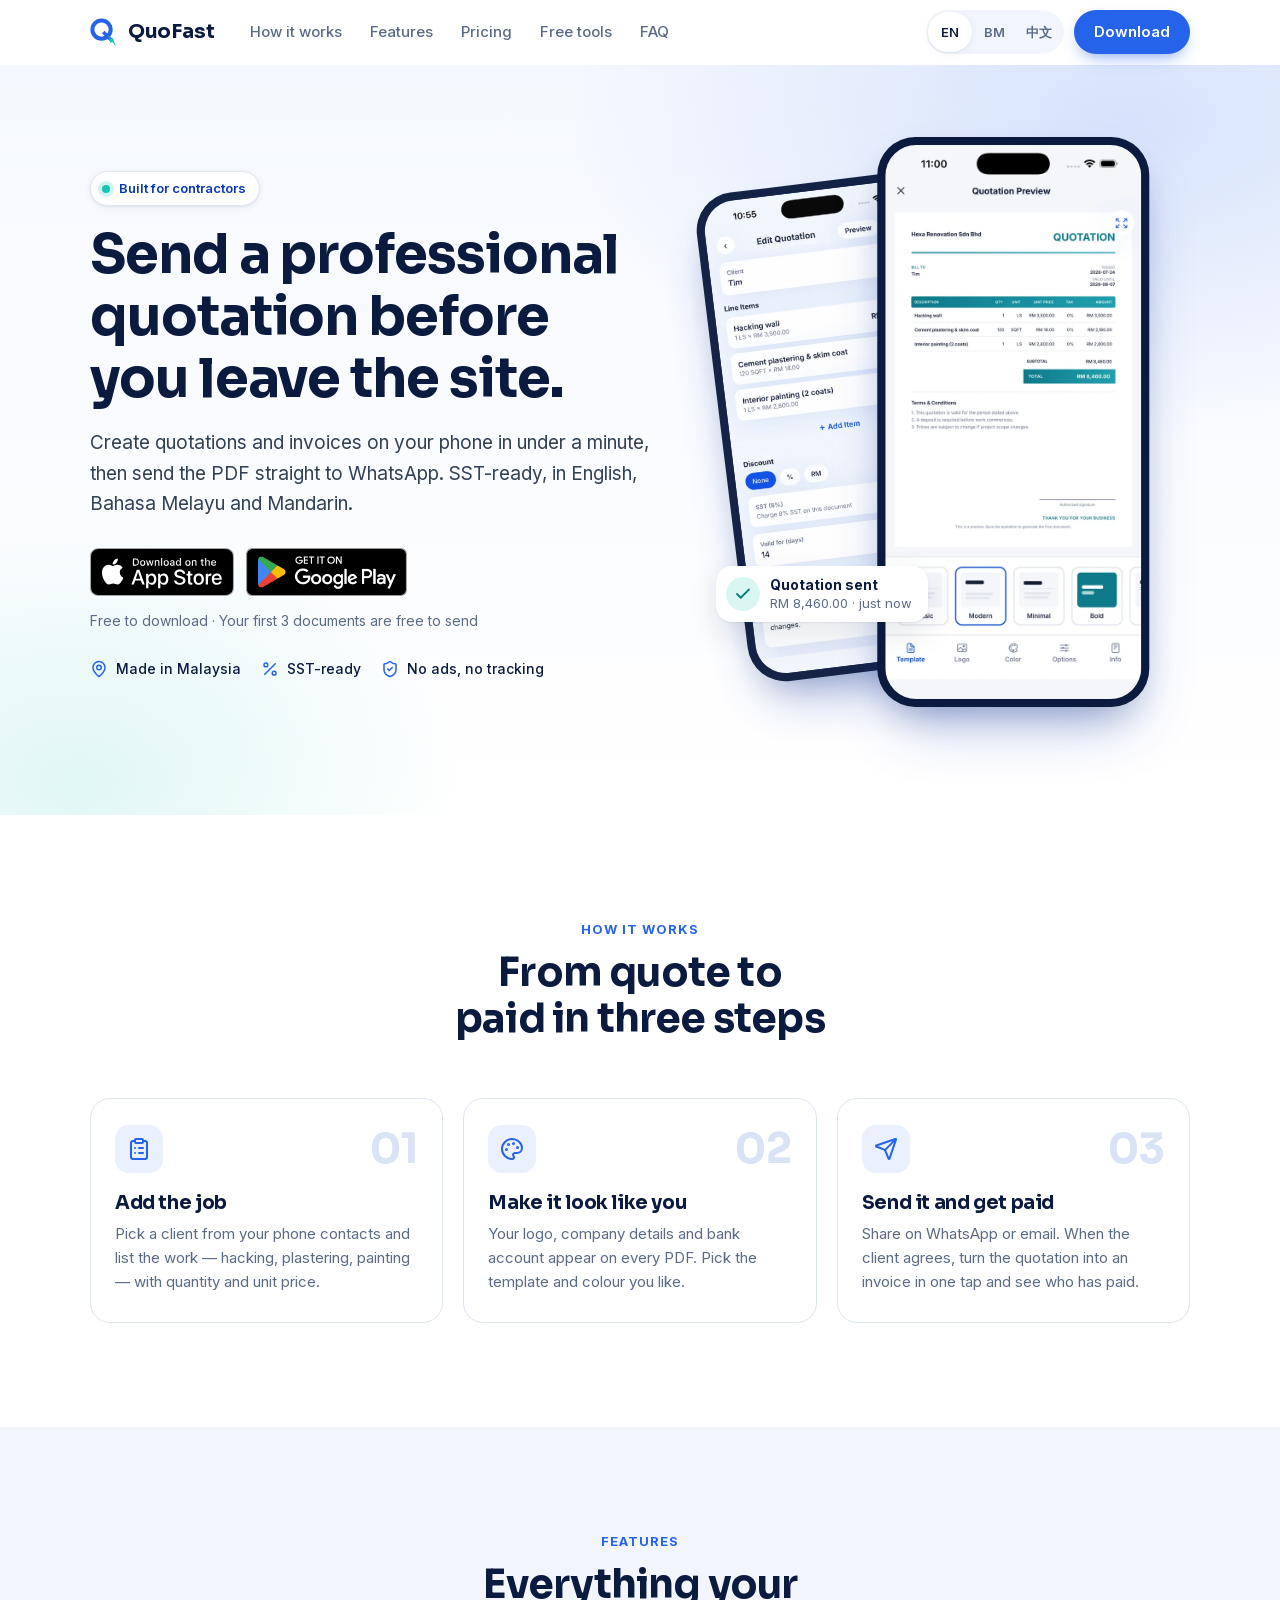
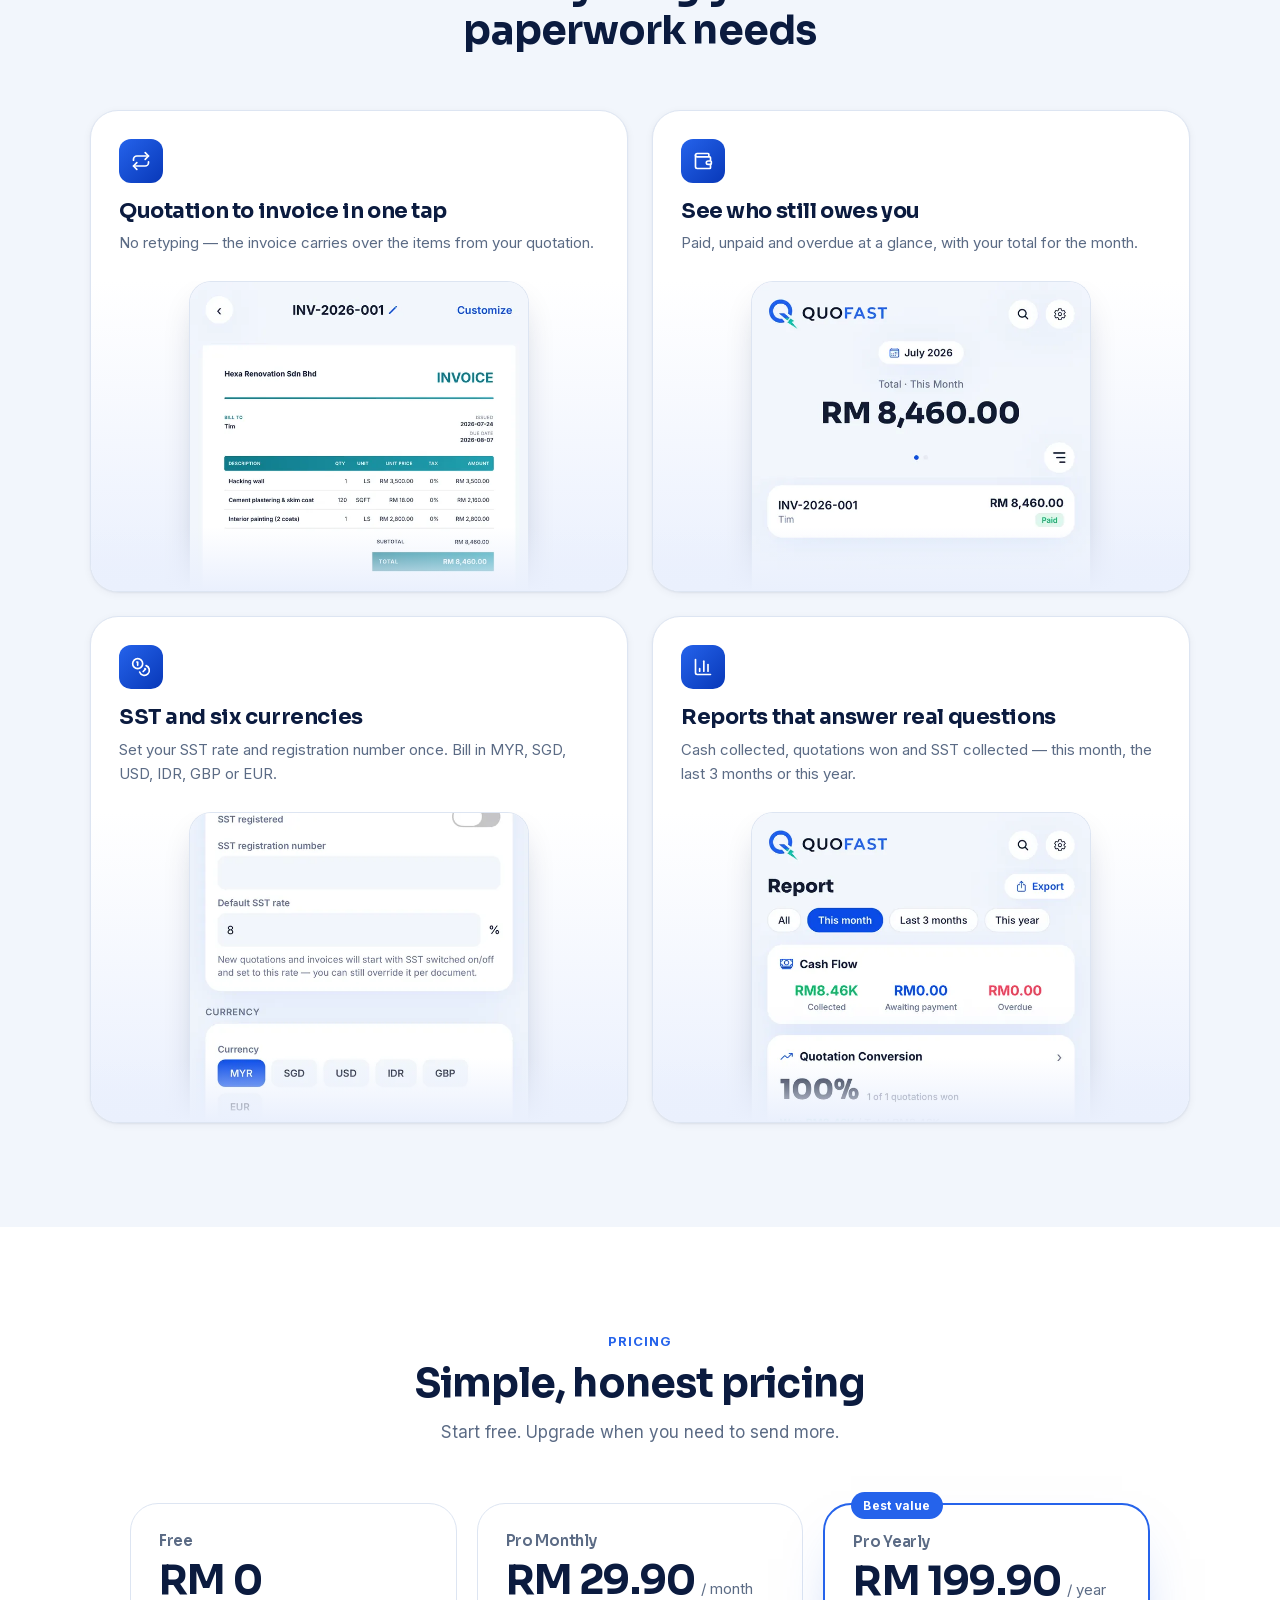
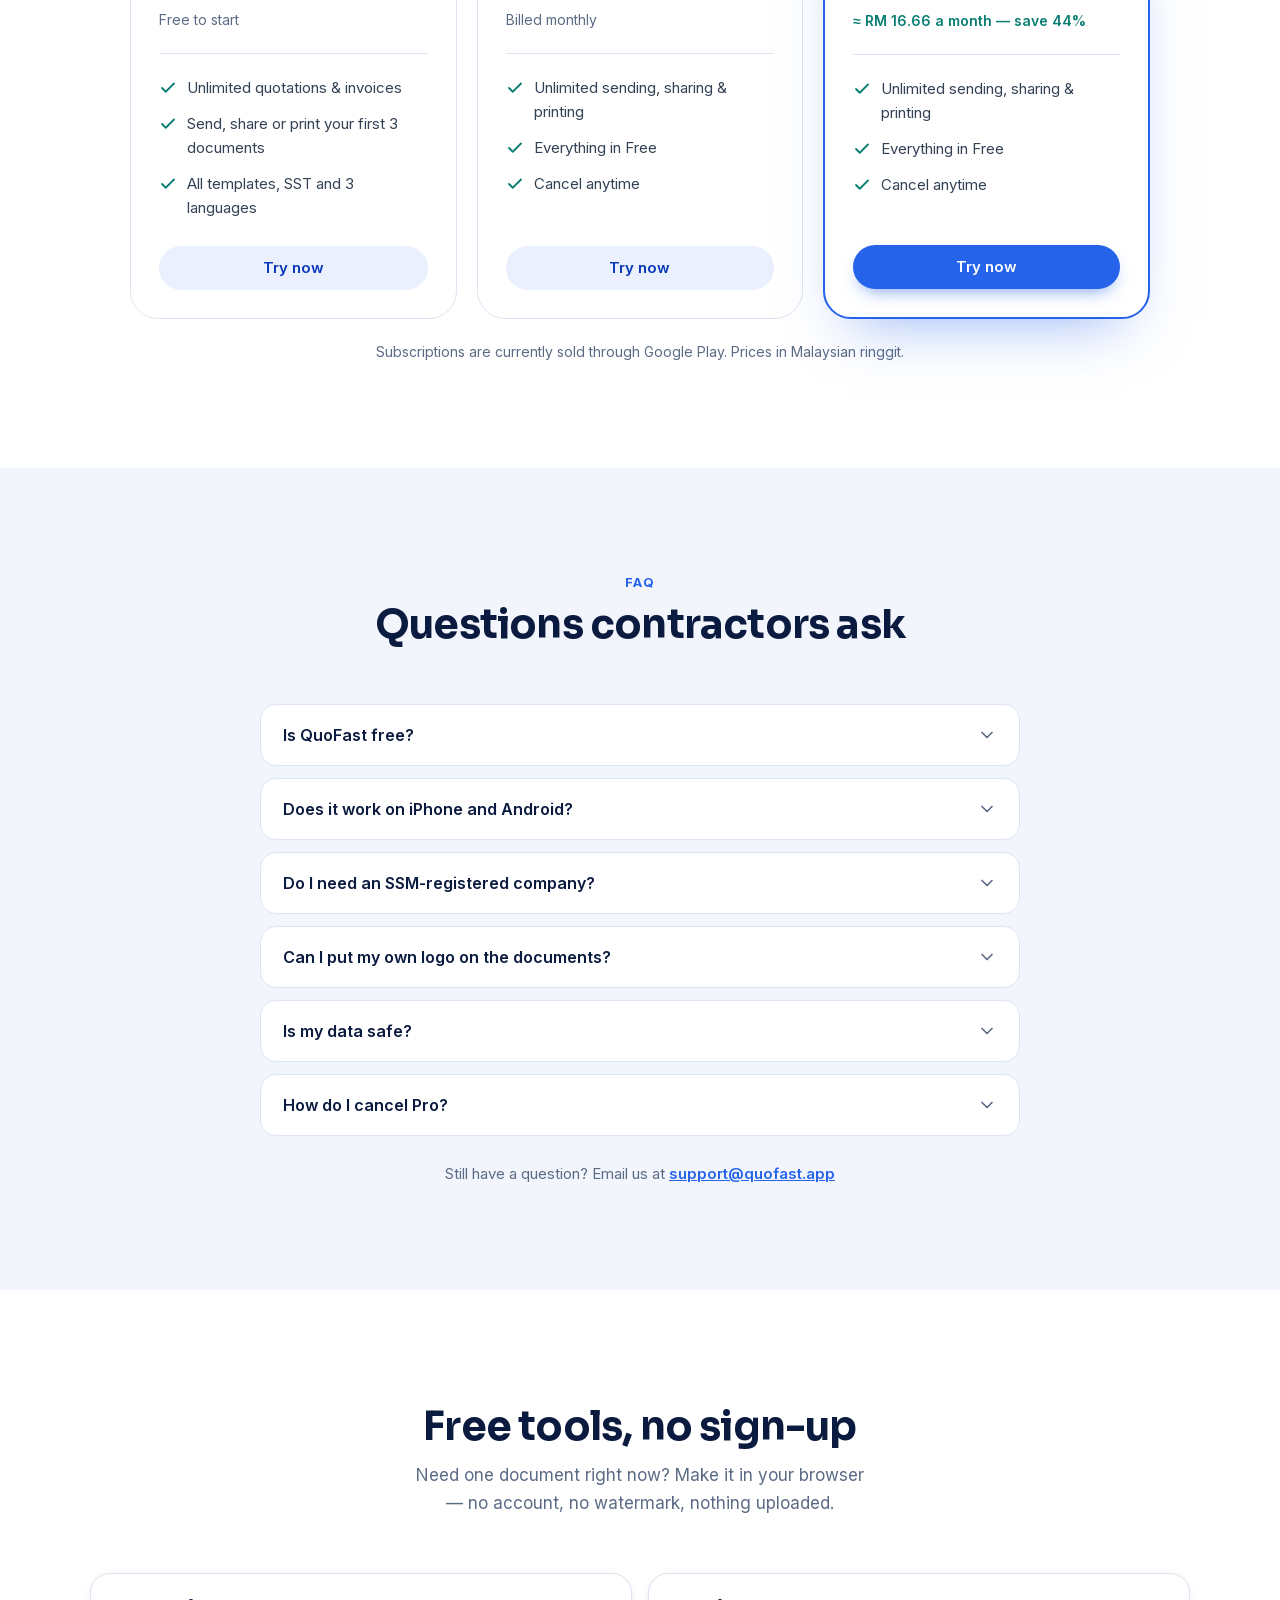
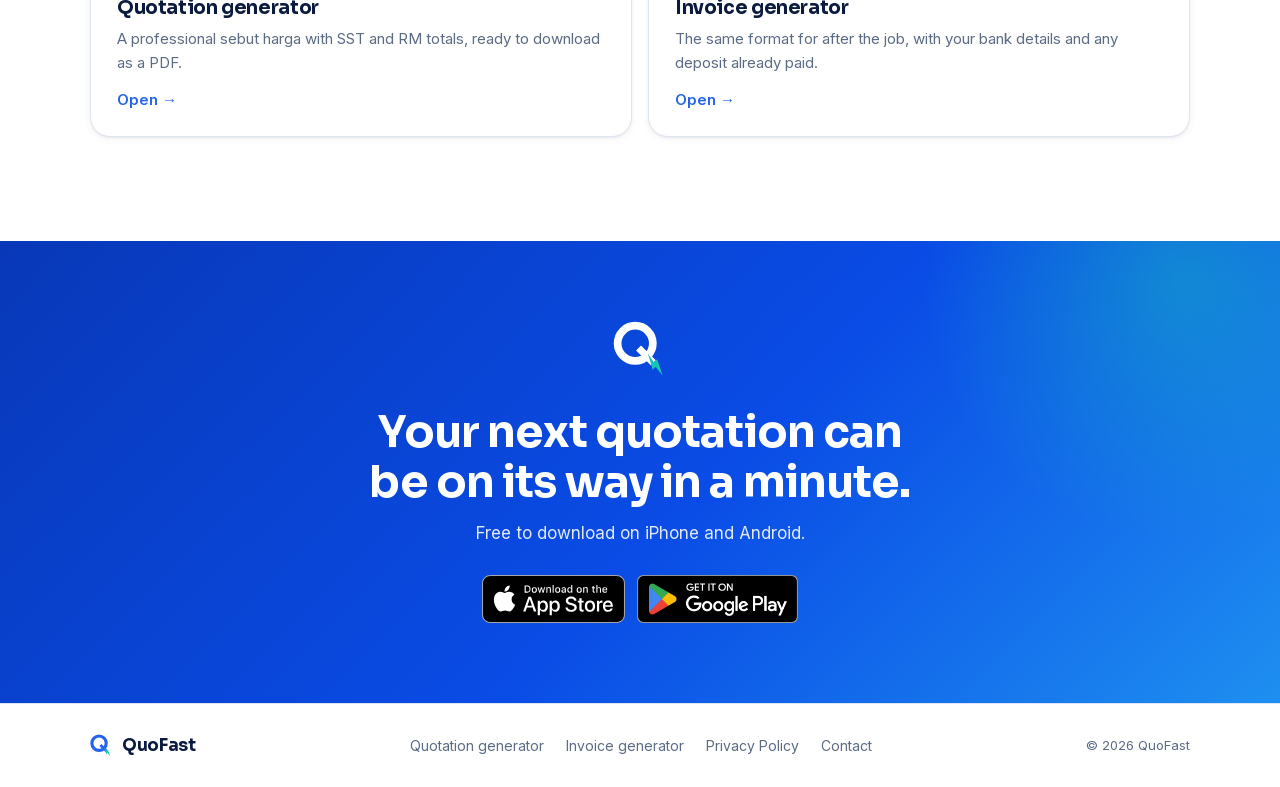
==== index.html @ ec769f46 "Widen the hero badge to "Built for contractors" The app bills in six currencies and the generators n" ====
<!DOCTYPE html>
<html lang="en" data-lang="en">
<head>
<meta charset="UTF-8">
<meta name="viewport" content="width=device-width, initial-scale=1">
<title>QuoFast — Quotation &amp; Invoice App for Malaysian Contractors</title>
<meta name="description" content="Create professional quotations and invoices on your phone in under a minute and send them on WhatsApp. SST-ready, in English, Bahasa Melayu and Mandarin.">
<link rel="canonical" href="https://quofast.app/">
<meta name="theme-color" content="#0a4ce6">
<link rel="icon" href="assets/img/logo-mark.svg" type="image/svg+xml">
<link rel="icon" href="assets/img/favicon-48.png" sizes="48x48" type="image/png">
<link rel="apple-touch-icon" href="assets/img/apple-touch-icon.png">

<meta property="og:type" content="website">
<meta property="og:site_name" content="QuoFast">
<meta property="og:url" content="https://quofast.app/">
<meta property="og:title" content="QuoFast — Quotations &amp; invoices for contractors">
<meta property="og:description" content="Create a professional quotation on your phone in under a minute and send it on WhatsApp. SST-ready, in English, Bahasa Melayu and Mandarin.">
<meta property="og:image" content="https://quofast.app/assets/img/og.jpg">
<meta property="og:image:width" content="1200">
<meta property="og:image:height" content="630">
<meta property="og:image:alt" content="QuoFast — Quotations &amp; invoices for contractors">
<meta name="twitter:card" content="summary_large_image">

<link rel="preload" href="assets/fonts/inter.woff2" as="font" type="font/woff2" crossorigin>
<link rel="preload" href="assets/fonts/sora.woff2" as="font" type="font/woff2" crossorigin>
<link rel="stylesheet" href="assets/site.css?v=202609210821">

<script>
  // Pick the language before anything is drawn: a visitor whose phone is in Chinese should never
  // see the English page flash first. Order: ?lang= in the link, then their last choice, then the
  // phone's language. site.js does the actual swap and clears i18n-pending; the timeout is a
  // safety net so a script failure can never leave the page blank.
  (function () {
    var ok = { en: 1, ms: 1, zh: 1 }, lang = null, saved = null;
    var asked = new URLSearchParams(location.search).get('lang');
    try { saved = localStorage.getItem('qf-lang'); } catch (e) {}
    if (ok[asked]) lang = asked; else if (ok[saved]) lang = saved;
    var prefs = navigator.languages || [navigator.language || 'en'];
    for (var i = 0; !lang && i < prefs.length; i++) {
      var p = String(prefs[i] || '').toLowerCase();
      if (p.indexOf('zh') === 0) lang = 'zh';
      else if (p.indexOf('ms') === 0 || p.indexOf('id') === 0) lang = 'ms';
      else if (p.indexOf('en') === 0) lang = 'en';
    }
    lang = lang || 'en';
    var root = document.documentElement;
    root.setAttribute('data-lang', lang);
    root.lang = lang === 'zh' ? 'zh-Hans' : lang;
    if (lang !== 'en') {
      root.classList.add('i18n-pending');
      setTimeout(function () { root.classList.remove('i18n-pending'); }, 1500);
    }
  })();
</script>
<script src="assets/site.js?v=202609210821" defer></script>

<script type="application/ld+json">
{
  "@context": "https://schema.org",
  "@type": "SoftwareApplication",
  "name": "QuoFast",
  "applicationCategory": "BusinessApplication",
  "operatingSystem": "Android, iOS",
  "url": "https://quofast.app/",
  "image": "https://quofast.app/assets/img/og.jpg",
  "description": "Quotation and invoice app for contractors in Malaysia. SST-ready, in English, Bahasa Melayu and Mandarin.",
  "offers": { "@type": "Offer", "price": "0", "priceCurrency": "MYR" },
  "downloadUrl": [
    "https://apps.apple.com/my/app/quofast-quote-invoice/id6797022510",
    "https://play.google.com/store/apps/details?id=com.quofast.app"
  ]
}
</script>
</head>
<body>

<!-- Icons: Lucide (https://lucide.dev), ISC License. Logo: QuoFast. -->
<svg width="0" height="0" style="position:absolute" aria-hidden="true" focusable="false">
  <defs>
    <symbol id="logo" viewBox="252 262 622 642">
      <circle cx="508" cy="518" r="203" fill="none" stroke="currentColor" stroke-width="89"/>
      <line x1="546" y1="572" x2="716" y2="742" stroke="currentColor" stroke-width="80"/>
      <path d="M92,0 L0,175 L46,175 L30,305 L120,126 L68,126 Z" fill="#14C6B3" transform="translate(737,763) rotate(-45) translate(-60,-152.5)"/>
    </symbol>
    <symbol id="i-check" viewBox="0 0 24 24" fill="none" stroke="currentColor" stroke-width="2.4" stroke-linecap="round" stroke-linejoin="round"><path d="M20 6 9 17l-5-5"/></symbol>
    <symbol id="i-pin" viewBox="0 0 24 24" fill="none" stroke="currentColor" stroke-width="2" stroke-linecap="round" stroke-linejoin="round"><path d="M20 10c0 4.993-5.539 10.193-7.399 11.799a1 1 0 0 1-1.202 0C9.539 20.193 4 14.993 4 10a8 8 0 0 1 16 0"/><circle cx="12" cy="10" r="3"/></symbol>
    <symbol id="i-percent" viewBox="0 0 24 24" fill="none" stroke="currentColor" stroke-width="2" stroke-linecap="round" stroke-linejoin="round"><line x1="19" x2="5" y1="5" y2="19"/><circle cx="6.5" cy="6.5" r="2.5"/><circle cx="17.5" cy="17.5" r="2.5"/></symbol>
    <symbol id="i-shield" viewBox="0 0 24 24" fill="none" stroke="currentColor" stroke-width="2" stroke-linecap="round" stroke-linejoin="round"><path d="M20 13c0 5-3.5 7.5-7.66 8.95a1 1 0 0 1-.67-.01C7.5 20.5 4 18 4 13V6a1 1 0 0 1 1-1c2 0 4.5-1.2 6.24-2.72a1.17 1.17 0 0 1 1.52 0C14.51 3.81 17 5 19 5a1 1 0 0 1 1 1z"/><path d="m9 12 2 2 4-4"/></symbol>
    <symbol id="i-clipboard" viewBox="0 0 24 24" fill="none" stroke="currentColor" stroke-width="2" stroke-linecap="round" stroke-linejoin="round"><rect width="8" height="4" x="8" y="2" rx="1" ry="1"/><path d="M16 4h2a2 2 0 0 1 2 2v14a2 2 0 0 1-2 2H6a2 2 0 0 1-2-2V6a2 2 0 0 1 2-2h2"/><path d="M12 11h4"/><path d="M12 16h4"/><path d="M8 11h.01"/><path d="M8 16h.01"/></symbol>
    <symbol id="i-palette" viewBox="0 0 24 24" fill="none" stroke="currentColor" stroke-width="2" stroke-linecap="round" stroke-linejoin="round"><path d="M12 22a1 1 0 0 1 0-20 10 9 0 0 1 10 9 5 5 0 0 1-5 5h-2.25a1.75 1.75 0 0 0-1.4 2.8l.3.4a1.75 1.75 0 0 1-1.4 2.8z"/><circle cx="13.5" cy="6.5" r=".5" fill="currentColor"/><circle cx="17.5" cy="10.5" r=".5" fill="currentColor"/><circle cx="6.5" cy="12.5" r=".5" fill="currentColor"/><circle cx="8.5" cy="7.5" r=".5" fill="currentColor"/></symbol>
    <symbol id="i-send" viewBox="0 0 24 24" fill="none" stroke="currentColor" stroke-width="2" stroke-linecap="round" stroke-linejoin="round"><path d="M14.536 21.686a.5.5 0 0 0 .937-.024l6.5-19a.496.496 0 0 0-.635-.635l-19 6.5a.5.5 0 0 0-.024.937l7.93 3.18a2 2 0 0 1 1.112 1.11z"/><path d="m21.854 2.147-10.94 10.939"/></symbol>
    <symbol id="i-repeat" viewBox="0 0 24 24" fill="none" stroke="currentColor" stroke-width="2" stroke-linecap="round" stroke-linejoin="round"><path d="m17 2 4 4-4 4"/><path d="M3 11v-1a4 4 0 0 1 4-4h14"/><path d="m7 22-4-4 4-4"/><path d="M21 13v1a4 4 0 0 1-4 4H3"/></symbol>
    <symbol id="i-wallet" viewBox="0 0 24 24" fill="none" stroke="currentColor" stroke-width="2" stroke-linecap="round" stroke-linejoin="round"><path d="M19 7V4a1 1 0 0 0-1-1H5a2 2 0 0 0 0 4h15a1 1 0 0 1 1 1v4h-3a2 2 0 0 0 0 4h3a1 1 0 0 0 1-1v-2a1 1 0 0 0-1-1"/><path d="M3 5v14a2 2 0 0 0 2 2h15a1 1 0 0 0 1-1v-4"/></symbol>
    <symbol id="i-coins" viewBox="0 0 24 24" fill="none" stroke="currentColor" stroke-width="2" stroke-linecap="round" stroke-linejoin="round"><circle cx="8" cy="8" r="6"/><path d="M18.09 10.37A6 6 0 1 1 10.34 18"/><path d="M7 6h1v4"/><path d="m16.71 13.88.7.71-2.82 2.82"/></symbol>
    <symbol id="i-chart" viewBox="0 0 24 24" fill="none" stroke="currentColor" stroke-width="2" stroke-linecap="round" stroke-linejoin="round"><path d="M3 3v16a2 2 0 0 0 2 2h16"/><path d="M18 17V9"/><path d="M13 17V5"/><path d="M8 17v-3"/></symbol>
    <symbol id="i-chevron" viewBox="0 0 24 24" fill="none" stroke="currentColor" stroke-width="2" stroke-linecap="round" stroke-linejoin="round"><path d="m6 9 6 6 6-6"/></symbol>
  </defs>
</svg>

<a class="skip" href="#main">Skip to content</a>

<header class="nav">
  <div class="container nav-inner">
    <a class="brand" href="#top" aria-label="QuoFast">
      <svg class="brand-mark" aria-hidden="true"><use href="#logo"/></svg>
      <span>QuoFast</span>
    </a>
    <nav class="nav-links" aria-label="Sections">
      <a href="#how" data-i18n="nav.how">How it works</a>
      <a href="#features" data-i18n="nav.features">Features</a>
      <a href="#pricing" data-i18n="nav.pricing">Pricing</a>
      <a href="#tools" data-i18n="nav.tools">Free tools</a>
      <a href="#faq" data-i18n="nav.faq">FAQ</a>
    </nav>
    <div class="nav-actions">
      <div class="lang" role="group" aria-label="Language" data-i18n-aria="lang.label">
        <button type="button" data-lang="en" aria-pressed="true">EN</button>
        <button type="button" data-lang="ms" aria-pressed="false">BM</button>
        <button type="button" data-lang="zh" aria-pressed="false" lang="zh-Hans">中文</button>
      </div>
      <a class="btn btn-primary" href="#download" data-store="auto" data-placement="nav" data-i18n="nav.download">Download</a>
    </div>
  </div>
</header>

<main id="main">

  <section class="hero" id="top">
    <div class="container hero-grid">
      <div class="hero-copy">
        <p class="eyebrow"><span class="dot" aria-hidden="true"></span><span data-i18n="hero.eyebrow">Built for contractors</span></p>
        <h1 data-i18n="hero.title">Send a professional quotation before you leave the site.</h1>
        <p class="lede" data-i18n="hero.lede">Create quotations and invoices on your phone in under a minute, then send the PDF straight to WhatsApp. SST-ready, in English, Bahasa Melayu and Mandarin.</p>

        <div class="stores">
          <a class="store" href="https://apps.apple.com/my/app/quofast-quote-invoice/id6797022510" data-store="ios">
            <img src="assets/badges/app-store-en.svg" width="120" height="40" alt="Download on the App Store" data-badge="app-store" data-i18n-alt="badge.appstore">
          </a>
          <a class="store" href="https://play.google.com/store/apps/details?id=com.quofast.app" data-store="android" data-placement="hero">
            <img src="assets/badges/google-play-en.png" width="161" height="48" alt="Get it on Google Play" data-badge="google-play" data-i18n-alt="badge.googleplay">
          </a>
        </div>
        <p class="fine" data-i18n="hero.free">Free to download · Your first 3 documents are free to send</p>

        <ul class="trust">
          <li><svg class="icon" aria-hidden="true"><use href="#i-pin"/></svg><span data-i18n="trust.made">Made in Malaysia</span></li>
          <li><svg class="icon" aria-hidden="true"><use href="#i-percent"/></svg><span data-i18n="trust.sst">SST-ready</span></li>
          <li><svg class="icon" aria-hidden="true"><use href="#i-shield"/></svg><span data-i18n="trust.private">No ads, no tracking</span></li>
        </ul>
      </div>

      <div class="hero-visual">
        <figure class="phone phone-back">
          <img src="assets/img/hero-editor.webp" width="600" height="1298" alt="Editing the line items of a quotation in QuoFast" data-i18n-alt="alt.editor">
        </figure>
        <figure class="phone phone-front">
          <img src="assets/img/hero-quote.webp" width="600" height="1298" alt="QuoFast quotation preview for a RM 8,460 renovation job" data-i18n-alt="alt.quote" fetchpriority="high">
        </figure>
        <div class="float-chip" aria-hidden="true">
          <span class="tick"><svg class="icon"><use href="#i-check"/></svg></span>
          <span><strong data-i18n="hero.chip.title">Quotation sent</strong><span data-i18n="hero.chip.sub">RM 8,460.00 · just now</span></span>
        </div>
      </div>
    </div>
  </section>

  <section class="section" id="how">
    <div class="container">
      <div class="section-head">
        <p class="kicker" data-i18n="how.kicker">How it works</p>
        <h2 data-i18n="how.title">From quote to paid in three steps</h2>
      </div>
      <ol class="steps">
        <li class="step">
          <div class="step-top">
            <span class="step-icon"><svg class="icon" aria-hidden="true"><use href="#i-clipboard"/></svg></span>
            <span class="step-num" aria-hidden="true">01</span>
          </div>
          <h3 data-i18n="how.s1.title">Add the job</h3>
          <p data-i18n="how.s1.text">Pick a client from your phone contacts and list the work — hacking, plastering, painting — with quantity and unit price.</p>
        </li>
        <li class="step">
          <div class="step-top">
            <span class="step-icon"><svg class="icon" aria-hidden="true"><use href="#i-palette"/></svg></span>
            <span class="step-num" aria-hidden="true">02</span>
          </div>
          <h3 data-i18n="how.s2.title">Make it look like you</h3>
          <p data-i18n="how.s2.text">Your logo, company details and bank account appear on every PDF. Pick the template and colour you like.</p>
        </li>
        <li class="step">
          <div class="step-top">
            <span class="step-icon"><svg class="icon" aria-hidden="true"><use href="#i-send"/></svg></span>
            <span class="step-num" aria-hidden="true">03</span>
          </div>
          <h3 data-i18n="how.s3.title">Send it and get paid</h3>
          <p data-i18n="how.s3.text">Share on WhatsApp or email. When the client agrees, turn the quotation into an invoice in one tap and see who has paid.</p>
        </li>
      </ol>
    </div>
  </section>

  <section class="section section-tint" id="features">
    <div class="container">
      <div class="section-head">
        <p class="kicker" data-i18n="feat.kicker">Features</p>
        <h2 data-i18n="feat.title">Everything your paperwork needs</h2>
      </div>
      <div class="features">
        <article class="feature">
          <div class="feature-copy">
            <span class="feature-icon"><svg class="icon" aria-hidden="true"><use href="#i-repeat"/></svg></span>
            <h3 data-i18n="feat.f1.title">Quotation to invoice in one tap</h3>
            <p data-i18n="feat.f1.text">No retyping — the invoice carries over the items from your quotation.</p>
          </div>
          <div class="feature-shot">
            <img src="assets/img/feat-convert.webp" width="640" height="748" loading="lazy" decoding="async" alt="An invoice created from a quotation" data-i18n-alt="alt.convert">
          </div>
        </article>
        <article class="feature">
          <div class="feature-copy">
            <span class="feature-icon"><svg class="icon" aria-hidden="true"><use href="#i-wallet"/></svg></span>
            <h3 data-i18n="feat.f2.title">See who still owes you</h3>
            <p data-i18n="feat.f2.text">Paid, unpaid and overdue at a glance, with your total for the month.</p>
          </div>
          <div class="feature-shot">
            <img src="assets/img/feat-track.webp" width="640" height="748" loading="lazy" decoding="async" alt="Invoice list showing this month’s total and a paid invoice" data-i18n-alt="alt.track">
          </div>
        </article>
        <article class="feature">
          <div class="feature-copy">
            <span class="feature-icon"><svg class="icon" aria-hidden="true"><use href="#i-coins"/></svg></span>
            <h3 data-i18n="feat.f3.title">SST and six currencies</h3>
            <p data-i18n="feat.f3.text">Set your SST rate and registration number once. Bill in MYR, SGD, USD, IDR, GBP or EUR.</p>
          </div>
          <div class="feature-shot">
            <img src="assets/img/feat-tax.webp" width="640" height="748" loading="lazy" decoding="async" alt="SST rate and currency settings" data-i18n-alt="alt.tax">
          </div>
        </article>
        <article class="feature">
          <div class="feature-copy">
            <span class="feature-icon"><svg class="icon" aria-hidden="true"><use href="#i-chart"/></svg></span>
            <h3 data-i18n="feat.f4.title">Reports that answer real questions</h3>
            <p data-i18n="feat.f4.text">Cash collected, quotations won and SST collected — this month, the last 3 months or this year.</p>
          </div>
          <div class="feature-shot">
            <img src="assets/img/feat-report.webp" width="640" height="748" loading="lazy" decoding="async" alt="Report with cash flow and quotation conversion" data-i18n-alt="alt.report">
          </div>
        </article>
      </div>
    </div>
  </section>

  <section class="section" id="pricing">
    <div class="container">
      <div class="section-head">
        <p class="kicker" data-i18n="price.kicker">Pricing</p>
        <h2 data-i18n="price.title">Simple, honest pricing</h2>
        <p class="sub" data-i18n="price.sub">Start free. Upgrade when you need to send more.</p>
      </div>
      <div class="plans">
        <article class="plan">
          <h3 class="plan-name" data-i18n="plan.free.name">Free</h3>
          <p class="plan-price"><span class="amount">RM 0</span></p>
          <p class="plan-caption" data-i18n="plan.free.caption">Free to start</p>
          <ul>
            <li><svg class="icon" aria-hidden="true"><use href="#i-check"/></svg><span data-i18n="plan.free.f1">Unlimited quotations &amp; invoices</span></li>
            <li><svg class="icon" aria-hidden="true"><use href="#i-check"/></svg><span data-i18n="plan.free.f2">Send, share or print your first 3 documents</span></li>
            <li><svg class="icon" aria-hidden="true"><use href="#i-check"/></svg><span data-i18n="plan.free.f3">All templates, SST and 3 languages</span></li>
          </ul>
          <a class="btn btn-soft" href="#download" data-store="auto" data-placement="plan-free" data-i18n="plan.cta">Try now</a>
        </article>
        <article class="plan">
          <h3 class="plan-name" data-i18n="plan.monthly.name">Pro Monthly</h3>
          <p class="plan-price"><span class="amount">RM 29.90</span><span class="per" data-i18n="plan.per.month">/ month</span></p>
          <p class="plan-caption" data-i18n="plan.monthly.caption">Billed monthly</p>
          <ul>
            <li><svg class="icon" aria-hidden="true"><use href="#i-check"/></svg><span data-i18n="plan.pro.f1">Unlimited sending, sharing &amp; printing</span></li>
            <li><svg class="icon" aria-hidden="true"><use href="#i-check"/></svg><span data-i18n="plan.pro.f2">Everything in Free</span></li>
            <li><svg class="icon" aria-hidden="true"><use href="#i-check"/></svg><span data-i18n="plan.pro.f3">Cancel anytime</span></li>
          </ul>
          <a class="btn btn-soft" href="#download" data-store="auto" data-placement="plan-monthly" data-i18n="plan.cta">Try now</a>
        </article>
        <article class="plan plan-best">
          <span class="plan-badge" data-i18n="plan.yearly.badge">Best value</span>
          <h3 class="plan-name" data-i18n="plan.yearly.name">Pro Yearly</h3>
          <p class="plan-price"><span class="amount">RM 199.90</span><span class="per" data-i18n="plan.per.year">/ year</span></p>
          <p class="plan-caption save" data-i18n="plan.yearly.save">≈ RM 16.66 a month — save 44%</p>
          <ul>
            <li><svg class="icon" aria-hidden="true"><use href="#i-check"/></svg><span data-i18n="plan.pro.f1">Unlimited sending, sharing &amp; printing</span></li>
            <li><svg class="icon" aria-hidden="true"><use href="#i-check"/></svg><span data-i18n="plan.pro.f2">Everything in Free</span></li>
            <li><svg class="icon" aria-hidden="true"><use href="#i-check"/></svg><span data-i18n="plan.pro.f3">Cancel anytime</span></li>
          </ul>
          <a class="btn btn-primary" href="#download" data-store="auto" data-placement="plan-yearly" data-i18n="plan.cta">Try now</a>
        </article>
      </div>
      <p class="plans-note" data-i18n="price.note">Subscriptions are currently sold through Google Play. Prices in Malaysian ringgit.</p>
    </div>
  </section>

  <section class="section section-tint" id="faq">
    <div class="container">
      <div class="section-head">
        <p class="kicker" data-i18n="faq.kicker">FAQ</p>
        <h2 data-i18n="faq.title">Questions contractors ask</h2>
      </div>
      <div class="faq">
        <details>
          <summary><span data-i18n="faq.q1">Is QuoFast free?</span><svg class="icon" aria-hidden="true"><use href="#i-chevron"/></svg></summary>
          <p data-i18n="faq.a1">Yes, to start. Create as many quotations and invoices as you like — your first 3 documents are free to send. After that, Pro gives you unlimited sending.</p>
        </details>
        <details>
          <summary><span data-i18n="faq.q2">Does it work on iPhone and Android?</span><svg class="icon" aria-hidden="true"><use href="#i-chevron"/></svg></summary>
          <p data-i18n="faq.a2">Yes. Download it from the App Store or Google Play.</p>
        </details>
        <details>
          <summary><span data-i18n="faq.q3">Do I need an SSM-registered company?</span><svg class="icon" aria-hidden="true"><use href="#i-chevron"/></svg></summary>
          <p data-i18n="faq.a3">No. Freelancers and one-person contractors use QuoFast too. SST settings are optional.</p>
        </details>
        <details>
          <summary><span data-i18n="faq.q4">Can I put my own logo on the documents?</span><svg class="icon" aria-hidden="true"><use href="#i-chevron"/></svg></summary>
          <p data-i18n="faq.a4">Yes. Upload your logo once and it appears on every quotation and invoice.</p>
        </details>
        <details>
          <summary><span data-i18n="faq.q5">Is my data safe?</span><svg class="icon" aria-hidden="true"><use href="#i-chevron"/></svg></summary>
          <p data-i18n="faq.a5">Your data is encrypted in transit and never sold. No ads, no tracking. You can delete your account and all its data at any time.</p>
        </details>
        <details>
          <summary><span data-i18n="faq.q6">How do I cancel Pro?</span><svg class="icon" aria-hidden="true"><use href="#i-chevron"/></svg></summary>
          <p data-i18n="faq.a6">Any time in Google Play, under Payments &amp; subscriptions. Pro stays active until the end of the period you have paid for.</p>
        </details>
      </div>
      <p class="faq-more"><span data-i18n="faq.more">Still have a question? Email us at</span> <a href="mailto:support@quofast.app">support@quofast.app</a></p>
    </div>
  </section>

  <section class="section" id="tools">
    <div class="container">
      <div class="section-head">
        <h2 data-i18n="tools.title">Free tools, no sign-up</h2>
        <p class="sub" data-i18n="tools.sub">Need one document right now? Make it in your browser — no account, no watermark, nothing uploaded.</p>
      </div>
      <div class="tools-grid">
        <a class="tool-card" href="quotation-generator.html" data-tool="quote">
          <h3 data-i18n="tools.quote.title">Quotation generator</h3>
          <p data-i18n="tools.quote.sub">A professional sebut harga with SST and RM totals, ready to download as a PDF.</p>
          <span class="go" data-i18n="tools.open">Open</span>
        </a>
        <a class="tool-card" href="invoice-generator.html" data-tool="invoice">
          <h3 data-i18n="tools.invoice.title">Invoice generator</h3>
          <p data-i18n="tools.invoice.sub">The same format for after the job, with your bank details and any deposit already paid.</p>
          <span class="go" data-i18n="tools.open">Open</span>
        </a>
      </div>
    </div>
  </section>

  <section class="cta" id="download">
    <div class="container cta-inner">
      <svg class="cta-mark" aria-hidden="true"><use href="#logo"/></svg>
      <h2 data-i18n="cta.title">Your next quotation can be on its way in a minute.</h2>
      <p data-i18n="cta.sub">Free to download on iPhone and Android.</p>
      <div class="stores">
        <a class="store" href="https://apps.apple.com/my/app/quofast-quote-invoice/id6797022510" data-store="ios">
          <img src="assets/badges/app-store-en.svg" width="120" height="40" loading="lazy" alt="Download on the App Store" data-badge="app-store" data-i18n-alt="badge.appstore">
        </a>
        <a class="store" href="https://play.google.com/store/apps/details?id=com.quofast.app" data-store="android" data-placement="cta">
          <img src="assets/badges/google-play-en.png" width="161" height="48" loading="lazy" alt="Get it on Google Play" data-badge="google-play" data-i18n-alt="badge.googleplay">
        </a>
      </div>
    </div>
  </section>

</main>

<footer class="footer">
  <div class="container footer-inner">
    <a class="brand" href="#top" aria-label="QuoFast">
      <svg class="brand-mark" aria-hidden="true"><use href="#logo"/></svg>
      <span>QuoFast</span>
    </a>
    <nav class="footer-links" aria-label="Free tools, legal and contact">
      <a href="quotation-generator.html" data-tool="quote" data-i18n="footer.quote">Quotation generator</a>
      <a href="invoice-generator.html" data-tool="invoice" data-i18n="footer.invoice">Invoice generator</a>
      <a href="privacy.html" data-i18n="footer.privacy">Privacy Policy</a>
      <a href="mailto:support@quofast.app" data-i18n="footer.contact">Contact</a>
    </nav>
    <small>© 2026 QuoFast</small>
  </div>
</footer>

</body>
</html>
---- assets/site.css ----
/*
 * QuoFast site styles. Colours and type follow the app itself (src/theme/tokens.ts in the app
 * repo): brand blue, the teal of the logo's bolt, and Sora over Inter.
 *
 * Fonts are served from this site rather than Google Fonts: the page promises no tracking, and a
 * third-party font request hands every visitor's IP address to someone else. Both are latin
 * subsets; Chinese falls through to the system's own CJK face.
 */

@font-face {
  font-family: "Inter";
  src: url("fonts/inter.woff2") format("woff2");
  font-weight: 100 900;
  font-style: normal;
  font-display: swap;
  unicode-range: U+0000-00FF, U+0131, U+0152-0153, U+02BB-02BC, U+02C6, U+02DA, U+02DC, U+0304, U+0308, U+0329, U+2000-206F, U+20AC, U+2122, U+2191, U+2193, U+2212, U+2215, U+FEFF, U+FFFD;
}
@font-face {
  font-family: "Sora";
  src: url("fonts/sora.woff2") format("woff2");
  font-weight: 400 800;
  font-style: normal;
  font-display: swap;
  unicode-range: U+0000-00FF, U+0131, U+0152-0153, U+02BB-02BC, U+02C6, U+02DA, U+02DC, U+0304, U+0308, U+0329, U+2000-206F, U+20AC, U+2122, U+2191, U+2193, U+2212, U+2215, U+FEFF, U+FFFD;
}

:root {
  --ink: #0b1b3f;
  --text: #334155;
  --muted: #5b6b85;
  --blue: #2563eb;
  --blue-600: #0a4ce6;
  --blue-deep: #0838b8;
  --blue-soft: #eaf0fd;
  --teal: #14c6b3;
  --teal-ink: #0a7e73;
  --bg: #f2f6fc;
  --line: #dde5f2;
  --radius: 20px;
  --radius-lg: 28px;
  --shadow-sm: 0 1px 2px rgba(11, 27, 63, .06), 0 2px 8px rgba(11, 27, 63, .05);
  --shadow: 0 1px 2px rgba(11, 27, 63, .06), 0 12px 32px rgba(11, 27, 63, .10);
  --shadow-lg: 0 30px 60px -20px rgba(8, 56, 184, .38), 0 18px 36px -18px rgba(11, 27, 63, .32);
  --font-body: "Inter", -apple-system, BlinkMacSystemFont, "Segoe UI", Roboto, "PingFang SC", "Hiragino Sans GB", "Noto Sans SC", "Microsoft YaHei", sans-serif;
  --font-head: "Sora", var(--font-body);
  color-scheme: light;
}

*, *::before, *::after { box-sizing: border-box; }
html { -webkit-text-size-adjust: 100%; scroll-behavior: smooth; scroll-padding-top: 76px; }
body {
  margin: 0;
  font-family: var(--font-body);
  font-size: 16px;
  line-height: 1.6;
  color: var(--text);
  background: #fff;
  -webkit-font-smoothing: antialiased;
}
/* Set in <head> before paint when the page will switch language, so nobody sees English flash first. */
html.i18n-pending body { opacity: 0; }

img { display: block; max-width: 100%; height: auto; }
a { color: var(--blue); }
h1, h2, h3 { margin: 0; font-family: var(--font-head); color: var(--ink); line-height: 1.15; letter-spacing: -.02em; }
p { margin: 0; text-wrap: pretty; }
/* Balanced headings: no single word left stranded on the last line. */
h1, h2, h3, .section-head .sub, .fine, .plans-note { text-wrap: balance; }
:lang(zh-Hans) h1, :lang(zh-Hans) h2, :lang(zh-Hans) h3 {
  letter-spacing: 0; line-height: 1.3;
  /* Chinese has no spaces, so balancing alone splits words like 报价|单. Only break at punctuation. */
  word-break: keep-all;
}
:focus-visible { outline: 3px solid #8fb0f7; outline-offset: 3px; border-radius: 10px; }

.container { width: 100%; max-width: 1140px; margin-inline: auto; padding-inline: 20px; }
.icon { width: 20px; height: 20px; flex: none; }
.skip {
  position: absolute; left: 16px; top: -60px; z-index: 50;
  background: var(--ink); color: #fff; padding: 10px 16px; border-radius: 10px; text-decoration: none;
}
.skip:focus { top: 12px; }

/* Buttons */
.btn {
  display: inline-flex; align-items: center; justify-content: center; gap: 8px;
  min-height: 44px; padding: 0 20px; border: 0; border-radius: 999px;
  font: inherit; font-size: 15px; font-weight: 600; text-decoration: none; cursor: pointer;
  transition: background-color .2s ease, box-shadow .2s ease, color .2s ease;
}
.btn-primary { background: var(--blue); color: #fff; box-shadow: 0 8px 18px -8px rgba(37, 99, 235, .7); }
.btn-primary:hover { background: var(--blue-deep); }
.btn-soft { background: var(--blue-soft); color: var(--blue-deep); }
.btn-soft:hover { background: #dbe5fb; }

/* Navigation */
.nav {
  position: sticky; top: 0; z-index: 30;
  background: rgba(255, 255, 255, .86);
  -webkit-backdrop-filter: saturate(180%) blur(14px);
  backdrop-filter: saturate(180%) blur(14px);
  border-bottom: 1px solid transparent;
  transition: border-color .2s ease;
}
.nav.scrolled { border-bottom-color: var(--line); }
.nav-inner { display: flex; align-items: center; gap: 16px; height: 64px; }
.brand {
  display: inline-flex; align-items: center; gap: 10px; flex: none;
  color: var(--ink); text-decoration: none;
  font-family: var(--font-head); font-weight: 700; font-size: 20px; letter-spacing: -.02em;
}
.brand-mark { width: 28px; height: 29px; color: var(--blue); }
.nav-links { display: none; gap: 28px; margin-left: 20px; }
.nav-links a { color: var(--muted); font-size: 15px; font-weight: 500; text-decoration: none; transition: color .2s ease; }
.nav-links a:hover { color: var(--ink); }
.nav-actions { display: flex; align-items: center; gap: 10px; margin-left: auto; }
.nav-actions .btn { display: none; }
.lang { display: inline-flex; padding: 2px; border-radius: 999px; background: var(--bg); }
.lang button {
  min-width: 44px; height: 40px; padding: 0 10px; border: 0; border-radius: 999px;
  background: transparent; color: var(--muted);
  font: inherit; font-size: 13px; font-weight: 600; cursor: pointer;
  transition: background-color .2s ease, color .2s ease, box-shadow .2s ease;
}
.lang button:hover { color: var(--ink); }
.lang button[aria-pressed="true"] { background: #fff; color: var(--ink); box-shadow: var(--shadow-sm); }
@media (min-width: 520px) { .nav-actions .btn { display: inline-flex; } }
@media (min-width: 940px) { .nav-links { display: flex; } }

/* Hero */
.hero {
  position: relative; overflow: hidden;
  padding: 36px 0 56px;
  background:
    radial-gradient(900px 520px at 88% 8%, rgba(37, 99, 235, .15), transparent 62%),
    radial-gradient(620px 420px at 6% 96%, rgba(20, 198, 179, .13), transparent 62%),
    linear-gradient(180deg, #f5f8fe 0%, #fff 100%);
}
.hero-grid { display: grid; gap: 44px; align-items: center; }
.eyebrow {
  display: inline-flex; align-items: center; gap: 9px;
  padding: 6px 13px 6px 11px; border: 1px solid var(--line); border-radius: 999px;
  background: #fff; box-shadow: var(--shadow-sm);
  color: var(--blue-deep); font-size: 13px; font-weight: 600;
}
.eyebrow .dot { width: 8px; height: 8px; border-radius: 50%; background: var(--teal); box-shadow: 0 0 0 4px rgba(20, 198, 179, .2); }
.hero h1 { margin-top: 18px; font-size: clamp(34px, 5.6vw, 54px); font-weight: 700; }
.hero .lede { margin-top: 18px; max-width: 34em; font-size: clamp(17px, 2vw, 19px); }
.stores { display: flex; flex-wrap: wrap; align-items: center; gap: 12px; margin-top: 28px; }
.stores.android-first .store[data-store="android"] { order: -1; }
.store { display: inline-flex; border-radius: 10px; transition: box-shadow .2s ease; }
.store:hover { box-shadow: 0 10px 22px -10px rgba(11, 27, 63, .55); }
.store img { width: auto; height: 48px; }
.fine { margin-top: 14px; color: var(--muted); font-size: 14px; }
.trust { display: flex; flex-wrap: wrap; gap: 10px 20px; margin: 26px 0 0; padding: 0; list-style: none; }
.trust li { display: inline-flex; align-items: center; gap: 8px; color: var(--ink); font-size: 14px; font-weight: 500; }
.trust .icon { width: 18px; height: 18px; color: var(--blue); }

.hero-visual { position: relative; display: flex; justify-content: center; padding-bottom: 8px; }
.phone {
  position: relative; margin: 0; padding: 8px;
  border-radius: 38px; background: var(--ink); box-shadow: var(--shadow-lg);
}
.phone img { width: 100%; border-radius: 31px; }
.phone-front { z-index: 2; width: min(236px, 58vw); transform: translateX(22%); }
.phone-back {
  position: absolute; z-index: 1; left: 50%; top: 34px;
  width: min(200px, 48vw); opacity: .96;
  transform: translateX(-96%) rotate(-7deg);
}
.float-chip {
  position: absolute; z-index: 3; left: 0; bottom: 12%;
  display: flex; align-items: center; gap: 10px;
  padding: 10px 16px 10px 10px; border-radius: 16px;
  background: #fff; box-shadow: var(--shadow);
  font-size: 13px; line-height: 1.35;
}
.float-chip .tick {
  display: grid; place-items: center; width: 34px; height: 34px; border-radius: 50%;
  background: rgba(20, 198, 179, .16); color: var(--teal-ink);
}
.float-chip .tick .icon { width: 18px; height: 18px; }
.float-chip strong { display: block; color: var(--ink); font-size: 14px; }
.float-chip span { color: var(--muted); }

@media (min-width: 960px) {
  .hero { padding: 72px 0 100px; }
  .hero-grid { grid-template-columns: 1.08fr .92fr; gap: 48px; }
  .phone-front { width: 272px; transform: translateX(24%); }
  .phone-back { width: 236px; top: 44px; }
  .float-chip { left: 2%; bottom: 16%; }
}

/* Sections */
.section { padding: 72px 0; }
.section-tint { background: var(--bg); }
.section-head { max-width: 660px; margin: 0 auto 40px; text-align: center; }
.kicker { color: var(--blue); font-size: 13px; font-weight: 700; letter-spacing: .08em; text-transform: uppercase; }
:lang(zh-Hans) .kicker { letter-spacing: .14em; }
.section-head h2 { margin-top: 10px; font-size: clamp(28px, 4vw, 40px); }
.section-head .sub { margin-top: 12px; color: var(--muted); font-size: 17px; }
@media (min-width: 960px) { .section { padding: 104px 0; } .section-head { margin-bottom: 56px; } }

/* Steps */
.steps { display: grid; gap: 16px; margin: 0; padding: 0; list-style: none; }
.step { padding: 26px 24px 28px; border: 1px solid var(--line); border-radius: var(--radius); background: #fff; }
.step-top { display: flex; align-items: center; justify-content: space-between; margin-bottom: 20px; }
.step-icon { display: grid; place-items: center; width: 48px; height: 48px; border-radius: 14px; background: var(--blue-soft); color: var(--blue); }
.step-icon .icon { width: 24px; height: 24px; }
.step-num { color: #d9e3f5; font-family: var(--font-head); font-size: 42px; font-weight: 700; line-height: 1; }
.step h3 { font-size: 19px; }
.step p { margin-top: 8px; color: var(--muted); font-size: 15px; }
@media (min-width: 800px) { .steps { grid-template-columns: repeat(3, 1fr); gap: 20px; } }

/* Features */
.features { display: grid; gap: 20px; }
.feature {
  display: flex; flex-direction: column; overflow: hidden;
  border: 1px solid var(--line); border-radius: var(--radius-lg);
  background: #fff; box-shadow: var(--shadow-sm);
}
.feature-copy { padding: 28px 28px 0; }
.feature-icon {
  display: grid; place-items: center; width: 44px; height: 44px; margin-bottom: 16px;
  border-radius: 12px; background: linear-gradient(135deg, var(--blue), var(--blue-deep)); color: #fff;
}
.feature h3 { font-size: 21px; }
.feature p { margin-top: 8px; color: var(--muted); font-size: 15px; }
.feature-shot {
  position: relative; flex: 1 0 auto; height: 270px; margin-top: 26px; padding: 0 28px; overflow: hidden;
  background: linear-gradient(180deg, #fff 0%, var(--blue-soft) 100%);
}
.feature-shot img {
  width: 100%; max-width: 340px; margin: 0 auto;
  border: 1px solid var(--line); border-bottom: 0; border-radius: 22px 22px 0 0;
  box-shadow: 0 16px 36px -14px rgba(11, 27, 63, .3);
}
/* Fade the cropped screenshot into the card instead of cutting it off with a hard edge. */
.feature-shot::after {
  content: ""; position: absolute; inset: auto 0 0 0; height: 64px;
  background: linear-gradient(180deg, rgba(234, 240, 253, 0), var(--blue-soft));
}
@media (min-width: 800px) { .features { grid-template-columns: repeat(2, 1fr); gap: 24px; } }
@media (min-width: 960px) { .feature-shot { height: 310px; } }

/* Pricing */
.plans { display: grid; gap: 20px; max-width: 1020px; margin: 0 auto; }
.plan {
  position: relative; display: flex; flex-direction: column;
  padding: 28px; border: 1px solid var(--line); border-radius: var(--radius-lg); background: #fff;
}
.plan-best { border: 2px solid var(--blue); box-shadow: 0 28px 56px -28px rgba(37, 99, 235, .5); }
.plan-badge {
  position: absolute; top: -13px; left: 26px;
  padding: 4px 12px; border-radius: 999px; background: var(--blue); color: #fff;
  font-size: 12px; font-weight: 700; letter-spacing: .02em;
}
.plan-name { color: var(--muted); font-size: 15px; font-weight: 600; }
.plan-price { display: flex; flex-wrap: wrap; align-items: baseline; gap: 6px; margin-top: 10px; }
.plan-price .amount { color: var(--ink); font-family: var(--font-head); font-size: 40px; font-weight: 700; letter-spacing: -.02em; line-height: 1.1; }
.plan-price .per { color: var(--muted); font-size: 15px; }
.plan-caption { min-height: 22px; margin-top: 6px; color: var(--muted); font-size: 14px; }
.plan-caption.save { color: var(--teal-ink); font-weight: 600; }
.plan ul { display: grid; flex: 1; align-content: start; gap: 12px; margin: 22px 0 26px; padding: 22px 0 0; border-top: 1px solid var(--line); list-style: none; }
.plan li { display: flex; gap: 10px; font-size: 15px; }
.plan li .icon { width: 18px; height: 18px; margin-top: 3px; color: var(--teal-ink); }
.plan .btn { width: 100%; }
.plans-note { margin-top: 22px; color: var(--muted); font-size: 14px; text-align: center; }
@media (min-width: 880px) { .plans { grid-template-columns: repeat(3, 1fr); } }

/* FAQ */
.faq { display: grid; gap: 12px; max-width: 760px; margin: 0 auto; }
.faq details { padding: 0 22px; border: 1px solid var(--line); border-radius: 16px; background: #fff; transition: box-shadow .2s ease; }
.faq details[open] { box-shadow: var(--shadow-sm); }
.faq summary {
  display: flex; align-items: center; justify-content: space-between; gap: 16px;
  min-height: 60px; padding: 16px 0; list-style: none; cursor: pointer;
  color: var(--ink); font-size: 16px; font-weight: 600;
}
.faq summary::-webkit-details-marker { display: none; }
.faq summary .icon { color: var(--muted); transition: transform .2s ease; }
.faq details[open] summary .icon { transform: rotate(180deg); }
.faq details p { padding-bottom: 20px; color: var(--muted); font-size: 15px; }
.faq-more { margin-top: 26px; color: var(--muted); font-size: 15px; text-align: center; }
.faq-more a { font-weight: 600; }

/* Closing call to action */
.cta {
  position: relative; overflow: hidden; color: #fff;
  background: linear-gradient(135deg, var(--blue-deep) 0%, var(--blue-600) 55%, #1e8ff0 100%);
}
.cta::before {
  content: ""; position: absolute; top: -240px; right: -180px; width: 560px; height: 560px; border-radius: 50%;
  background: radial-gradient(circle, rgba(20, 198, 179, .38), transparent 65%);
}
.cta-inner { position: relative; padding-block: 80px; text-align: center; }
.cta-mark { width: 54px; height: 56px; margin: 0 auto 22px; color: #fff; }
.cta h2 { max-width: 15em; margin: 0 auto; color: #fff; font-size: clamp(28px, 4.4vw, 44px); }
.cta p { margin-top: 12px; color: rgba(255, 255, 255, .88); font-size: 17px; }
.cta .stores { justify-content: center; }

/* Footer */
.footer { border-top: 1px solid var(--line); background: #fff; }
.footer-inner { display: flex; flex-wrap: wrap; align-items: center; justify-content: space-between; gap: 16px 28px; padding-block: 28px; }
.footer .brand { font-size: 17px; }
.footer .brand-mark { width: 22px; height: 23px; }
.footer-links { display: flex; flex-wrap: wrap; gap: 8px 22px; }
.footer-links a { color: var(--muted); font-size: 14px; text-decoration: none; transition: color .2s ease; }
.footer-links a:hover { color: var(--blue); }
.footer small { color: var(--muted); font-size: 13px; }

@media (prefers-reduced-motion: reduce) {
  html { scroll-behavior: auto; }
  *, *::before, *::after { transition: none !important; }
}

/* Free browser tools (quotation-generator.html, invoice-generator.html), surfaced for visitors
   who land on the home page first. The tools themselves are styled by generator.css. */
.tools-grid { display: grid; gap: 16px; grid-template-columns: repeat(auto-fit, minmax(260px, 1fr)); }
.tool-card {
  display: block; padding: 24px 26px; border-radius: var(--radius);
  background: #fff; border: 1px solid var(--line); box-shadow: var(--shadow-sm);
  text-decoration: none;
  transition: border-color .2s ease, box-shadow .2s ease;
}
.tool-card:hover { border-color: var(--blue); box-shadow: var(--shadow); }
.tool-card h3 { font-size: 19px; }
.tool-card p { margin-top: 7px; color: var(--muted); font-size: 15px; }
.tool-card .go { display: inline-block; margin-top: 13px; color: var(--blue); font-size: 15px; font-weight: 600; }
.tool-card .go::after { content: " \2192"; }
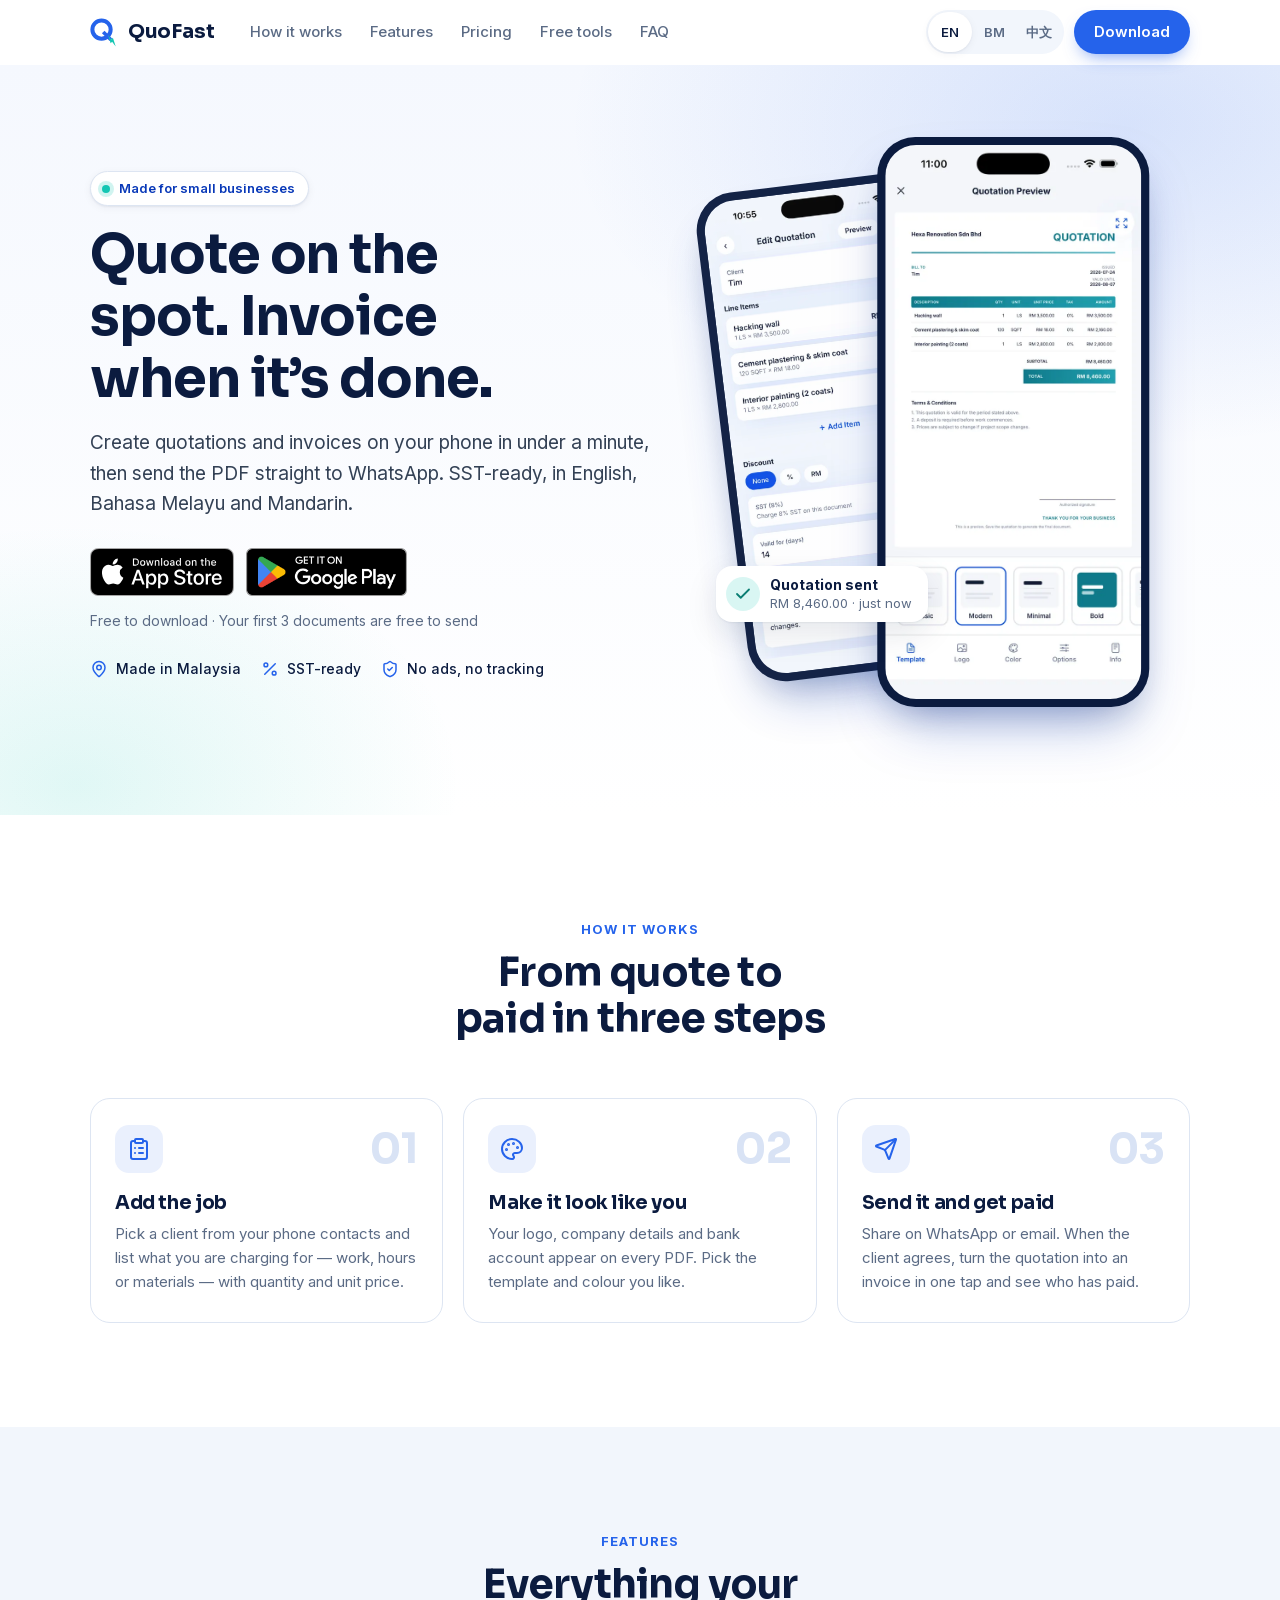
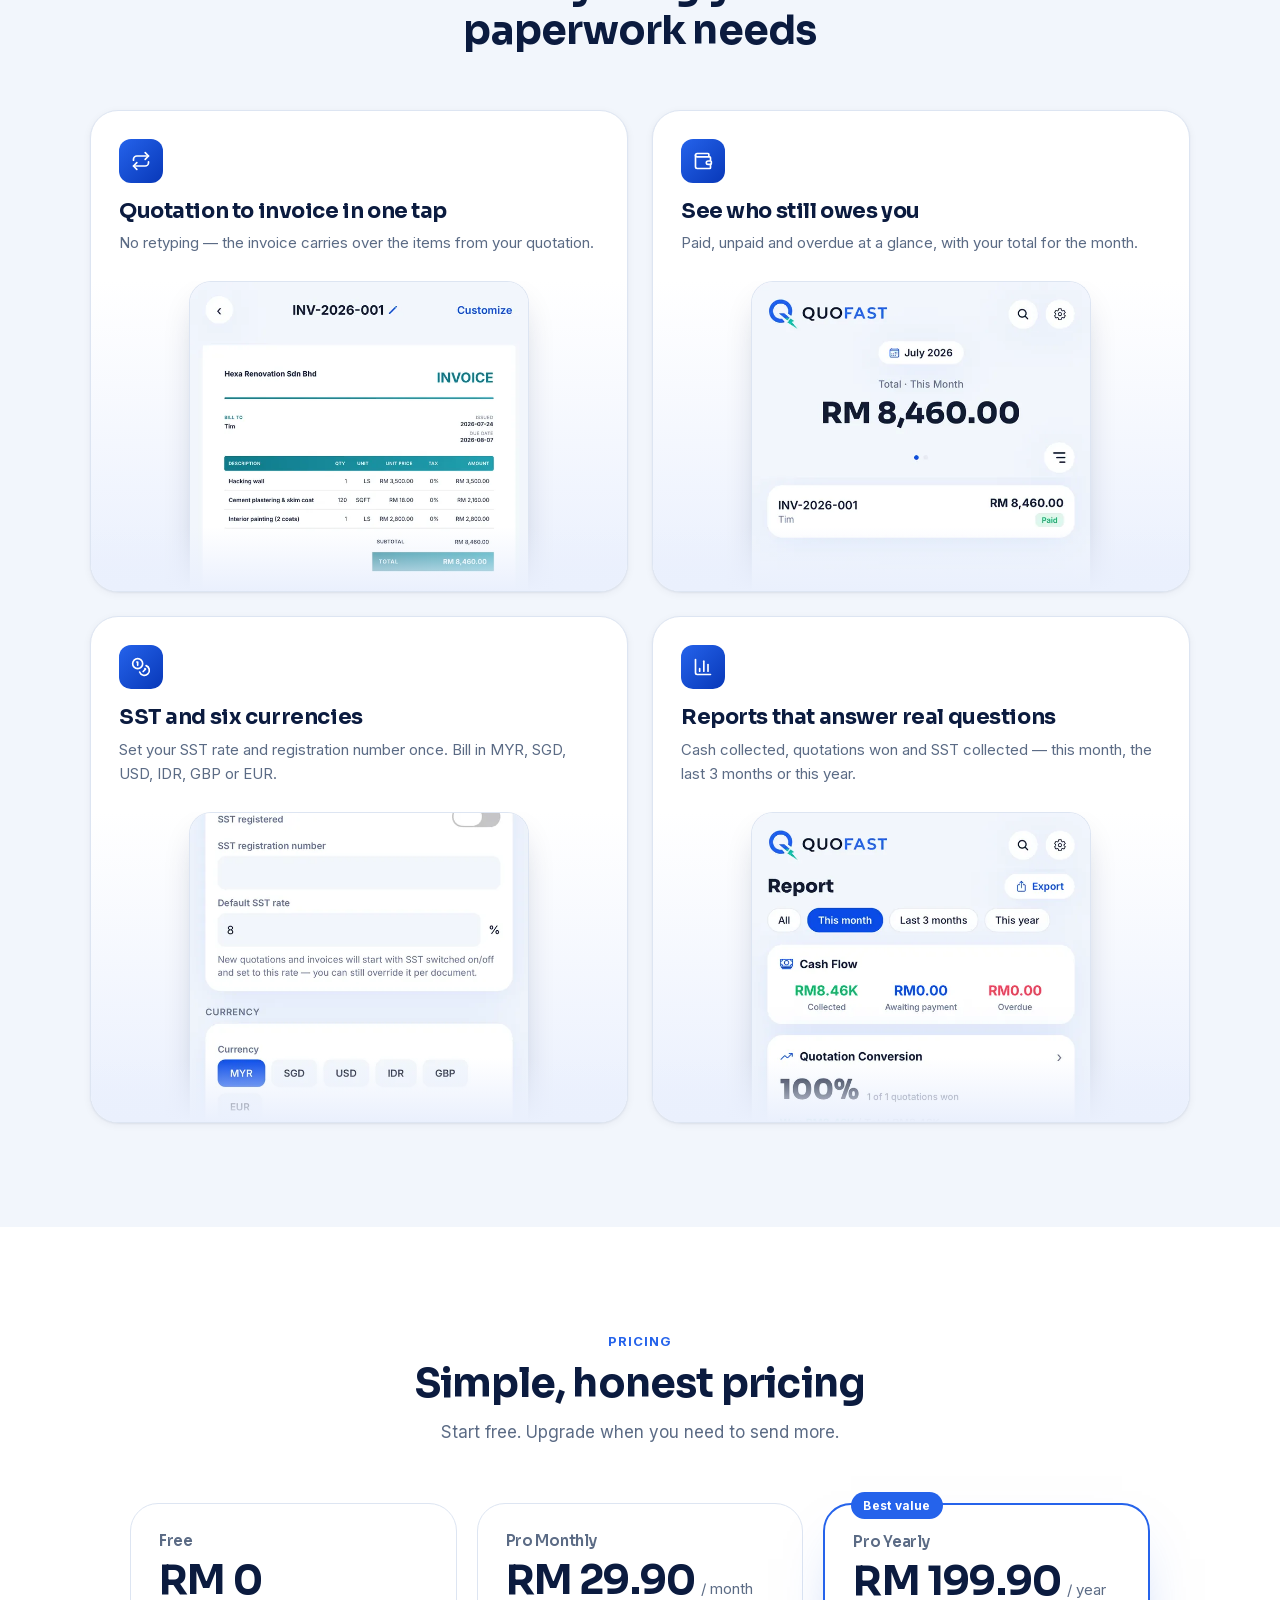
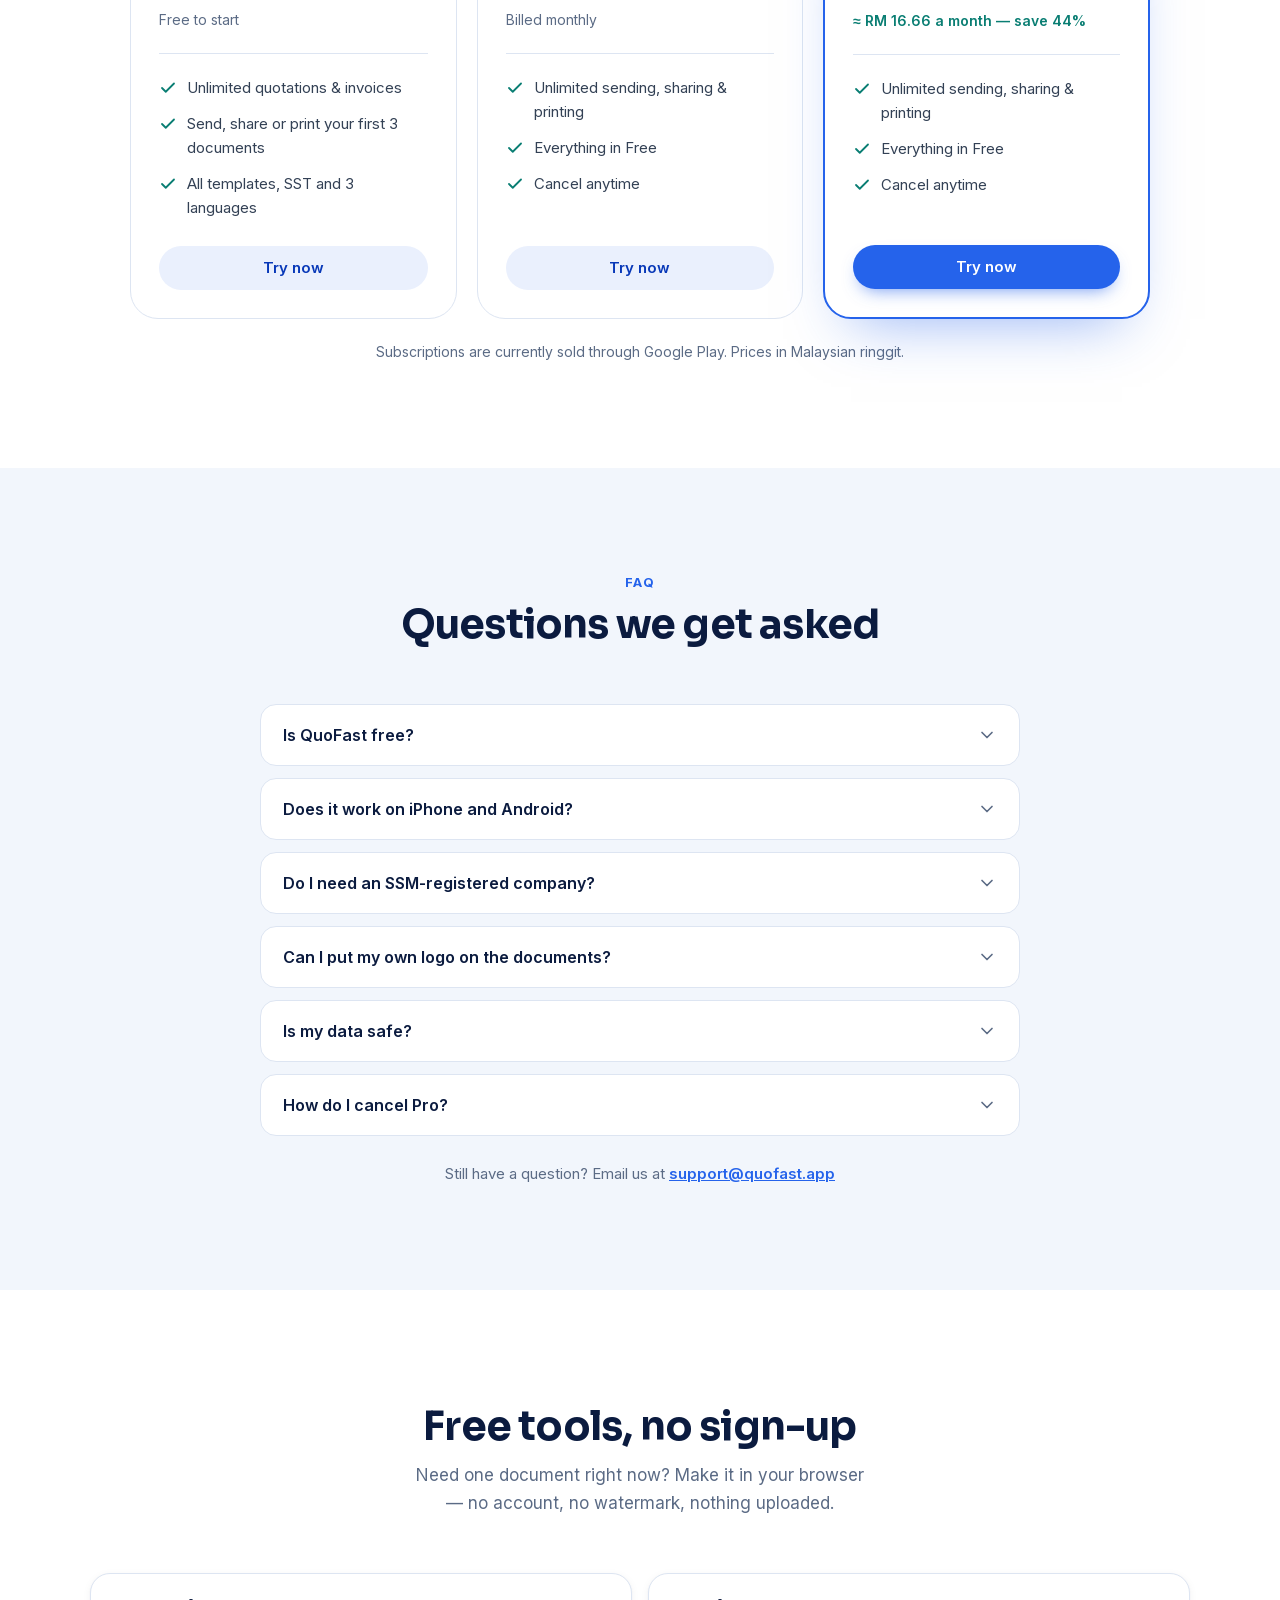
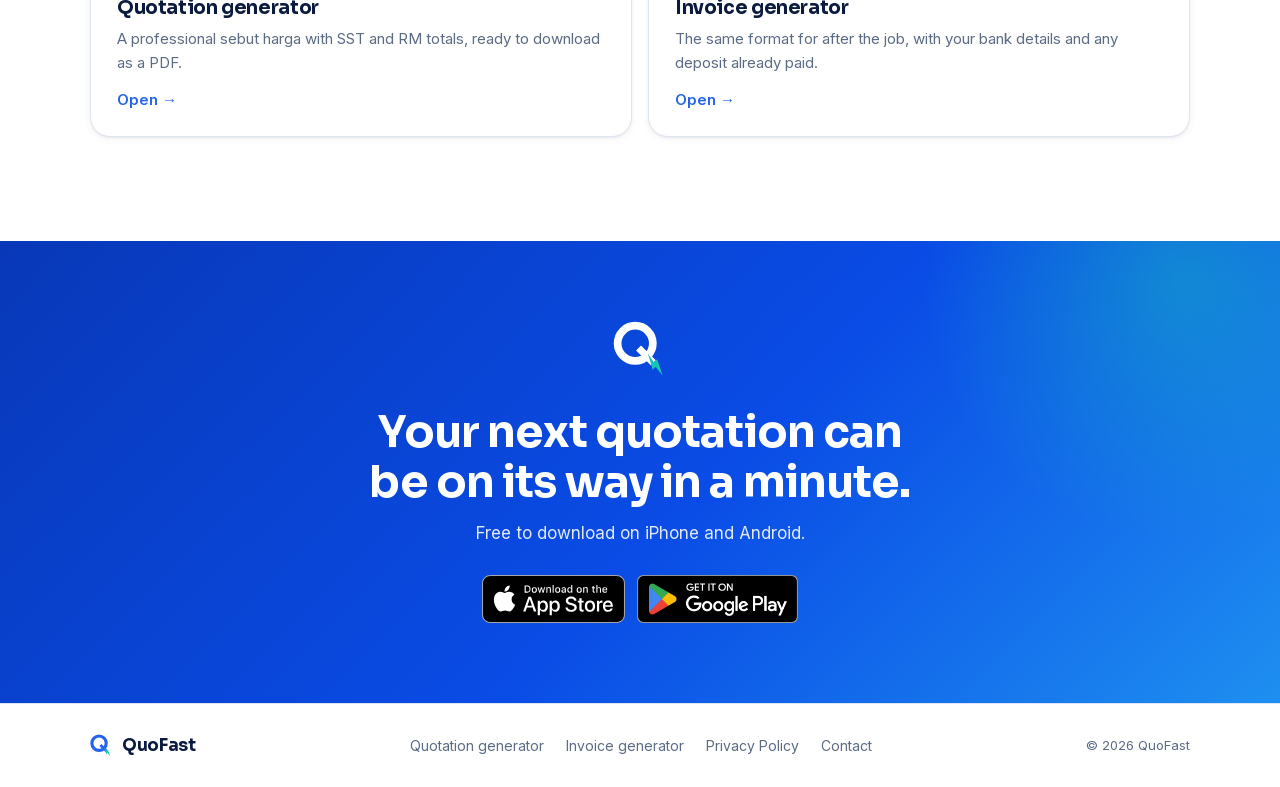
==== commit 89adc313: "Widen the positioning from contractors to small businesses Malaysia has 1.08 million MSMEs (DOSM, 20" ====
--- a/index.html
+++ b/index.html
@@ -3,7 +3,7 @@
 <head>
 <meta charset="UTF-8">
 <meta name="viewport" content="width=device-width, initial-scale=1">
-<title>QuoFast — Quotation &amp; Invoice App for Malaysian Contractors</title>
+<title>QuoFast — Quotation &amp; Invoice App for Malaysian Small Businesses</title>
 <meta name="description" content="Create professional quotations and invoices on your phone in under a minute and send them on WhatsApp. SST-ready, in English, Bahasa Melayu and Mandarin.">
 <link rel="canonical" href="https://quofast.app/">
 <meta name="theme-color" content="#0a4ce6">
@@ -14,17 +14,17 @@
 <meta property="og:type" content="website">
 <meta property="og:site_name" content="QuoFast">
 <meta property="og:url" content="https://quofast.app/">
-<meta property="og:title" content="QuoFast — Quotations &amp; invoices for contractors">
+<meta property="og:title" content="QuoFast — Quotations &amp; invoices for small businesses">
 <meta property="og:description" content="Create a professional quotation on your phone in under a minute and send it on WhatsApp. SST-ready, in English, Bahasa Melayu and Mandarin.">
 <meta property="og:image" content="https://quofast.app/assets/img/og.jpg">
 <meta property="og:image:width" content="1200">
 <meta property="og:image:height" content="630">
-<meta property="og:image:alt" content="QuoFast — Quotations &amp; invoices for contractors">
+<meta property="og:image:alt" content="QuoFast — Quotations &amp; invoices for small businesses">
 <meta name="twitter:card" content="summary_large_image">
 
 <link rel="preload" href="assets/fonts/inter.woff2" as="font" type="font/woff2" crossorigin>
 <link rel="preload" href="assets/fonts/sora.woff2" as="font" type="font/woff2" crossorigin>
-<link rel="stylesheet" href="assets/site.css?v=202609210821">
+<link rel="stylesheet" href="assets/site.css?v=202609211428">
 
 <script>
   // Pick the language before anything is drawn: a visitor whose phone is in Chinese should never
@@ -53,7 +53,7 @@
     }
   })();
 </script>
-<script src="assets/site.js?v=202609210821" defer></script>
+<script src="assets/site.js?v=202609211428" defer></script>
 
 <script type="application/ld+json">
 {
@@ -64,7 +64,7 @@
   "operatingSystem": "Android, iOS",
   "url": "https://quofast.app/",
   "image": "https://quofast.app/assets/img/og.jpg",
-  "description": "Quotation and invoice app for contractors in Malaysia. SST-ready, in English, Bahasa Melayu and Mandarin.",
+  "description": "Quotation and invoice app for small businesses in Malaysia. SST-ready, in English, Bahasa Melayu and Mandarin.",
   "offers": { "@type": "Offer", "price": "0", "priceCurrency": "MYR" },
   "downloadUrl": [
     "https://apps.apple.com/my/app/quofast-quote-invoice/id6797022510",
@@ -129,8 +129,8 @@
   <section class="hero" id="top">
     <div class="container hero-grid">
       <div class="hero-copy">
-        <p class="eyebrow"><span class="dot" aria-hidden="true"></span><span data-i18n="hero.eyebrow">Built for contractors</span></p>
-        <h1 data-i18n="hero.title">Send a professional quotation before you leave the site.</h1>
+        <p class="eyebrow"><span class="dot" aria-hidden="true"></span><span data-i18n="hero.eyebrow">Made for small businesses</span></p>
+        <h1 data-i18n="hero.title">Quote on the spot. Invoice when it’s done.</h1>
         <p class="lede" data-i18n="hero.lede">Create quotations and invoices on your phone in under a minute, then send the PDF straight to WhatsApp. SST-ready, in English, Bahasa Melayu and Mandarin.</p>
 
         <div class="stores">
@@ -155,7 +155,7 @@
           <img src="assets/img/hero-editor.webp" width="600" height="1298" alt="Editing the line items of a quotation in QuoFast" data-i18n-alt="alt.editor">
         </figure>
         <figure class="phone phone-front">
-          <img src="assets/img/hero-quote.webp" width="600" height="1298" alt="QuoFast quotation preview for a RM 8,460 renovation job" data-i18n-alt="alt.quote" fetchpriority="high">
+          <img src="assets/img/hero-quote.webp" width="600" height="1298" alt="QuoFast quotation preview for an RM 8,460 job" data-i18n-alt="alt.quote" fetchpriority="high">
         </figure>
         <div class="float-chip" aria-hidden="true">
           <span class="tick"><svg class="icon"><use href="#i-check"/></svg></span>
@@ -178,7 +178,7 @@
             <span class="step-num" aria-hidden="true">01</span>
           </div>
           <h3 data-i18n="how.s1.title">Add the job</h3>
-          <p data-i18n="how.s1.text">Pick a client from your phone contacts and list the work — hacking, plastering, painting — with quantity and unit price.</p>
+          <p data-i18n="how.s1.text">Pick a client from your phone contacts and list what you are charging for — work, hours or materials — with quantity and unit price.</p>
         </li>
         <li class="step">
           <div class="step-top">
@@ -302,7 +302,7 @@
     <div class="container">
       <div class="section-head">
         <p class="kicker" data-i18n="faq.kicker">FAQ</p>
-        <h2 data-i18n="faq.title">Questions contractors ask</h2>
+        <h2 data-i18n="faq.title">Questions we get asked</h2>
       </div>
       <div class="faq">
         <details>
@@ -315,7 +315,7 @@
         </details>
         <details>
           <summary><span data-i18n="faq.q3">Do I need an SSM-registered company?</span><svg class="icon" aria-hidden="true"><use href="#i-chevron"/></svg></summary>
-          <p data-i18n="faq.a3">No. Freelancers and one-person contractors use QuoFast too. SST settings are optional.</p>
+          <p data-i18n="faq.a3">No. Freelancers and one-person businesses use QuoFast too. SST settings are optional.</p>
         </details>
         <details>
           <summary><span data-i18n="faq.q4">Can I put my own logo on the documents?</span><svg class="icon" aria-hidden="true"><use href="#i-chevron"/></svg></summary>
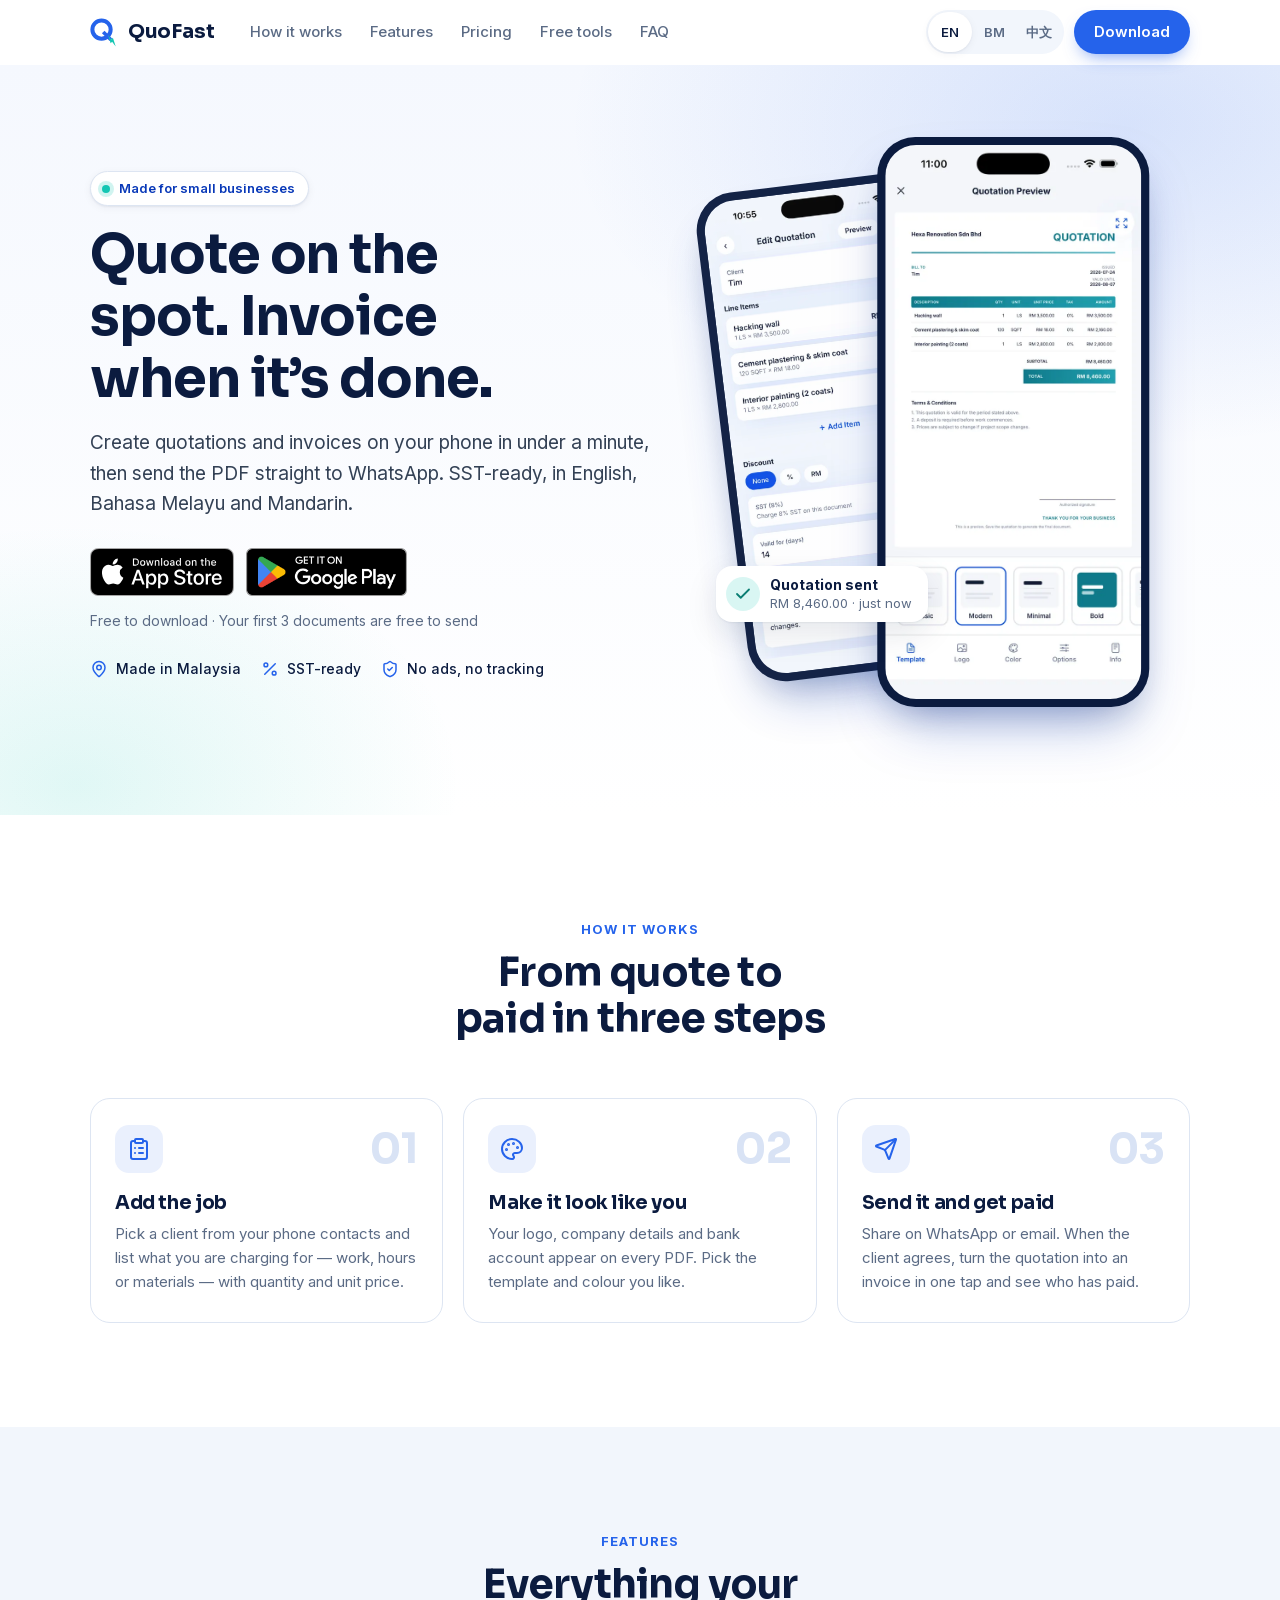
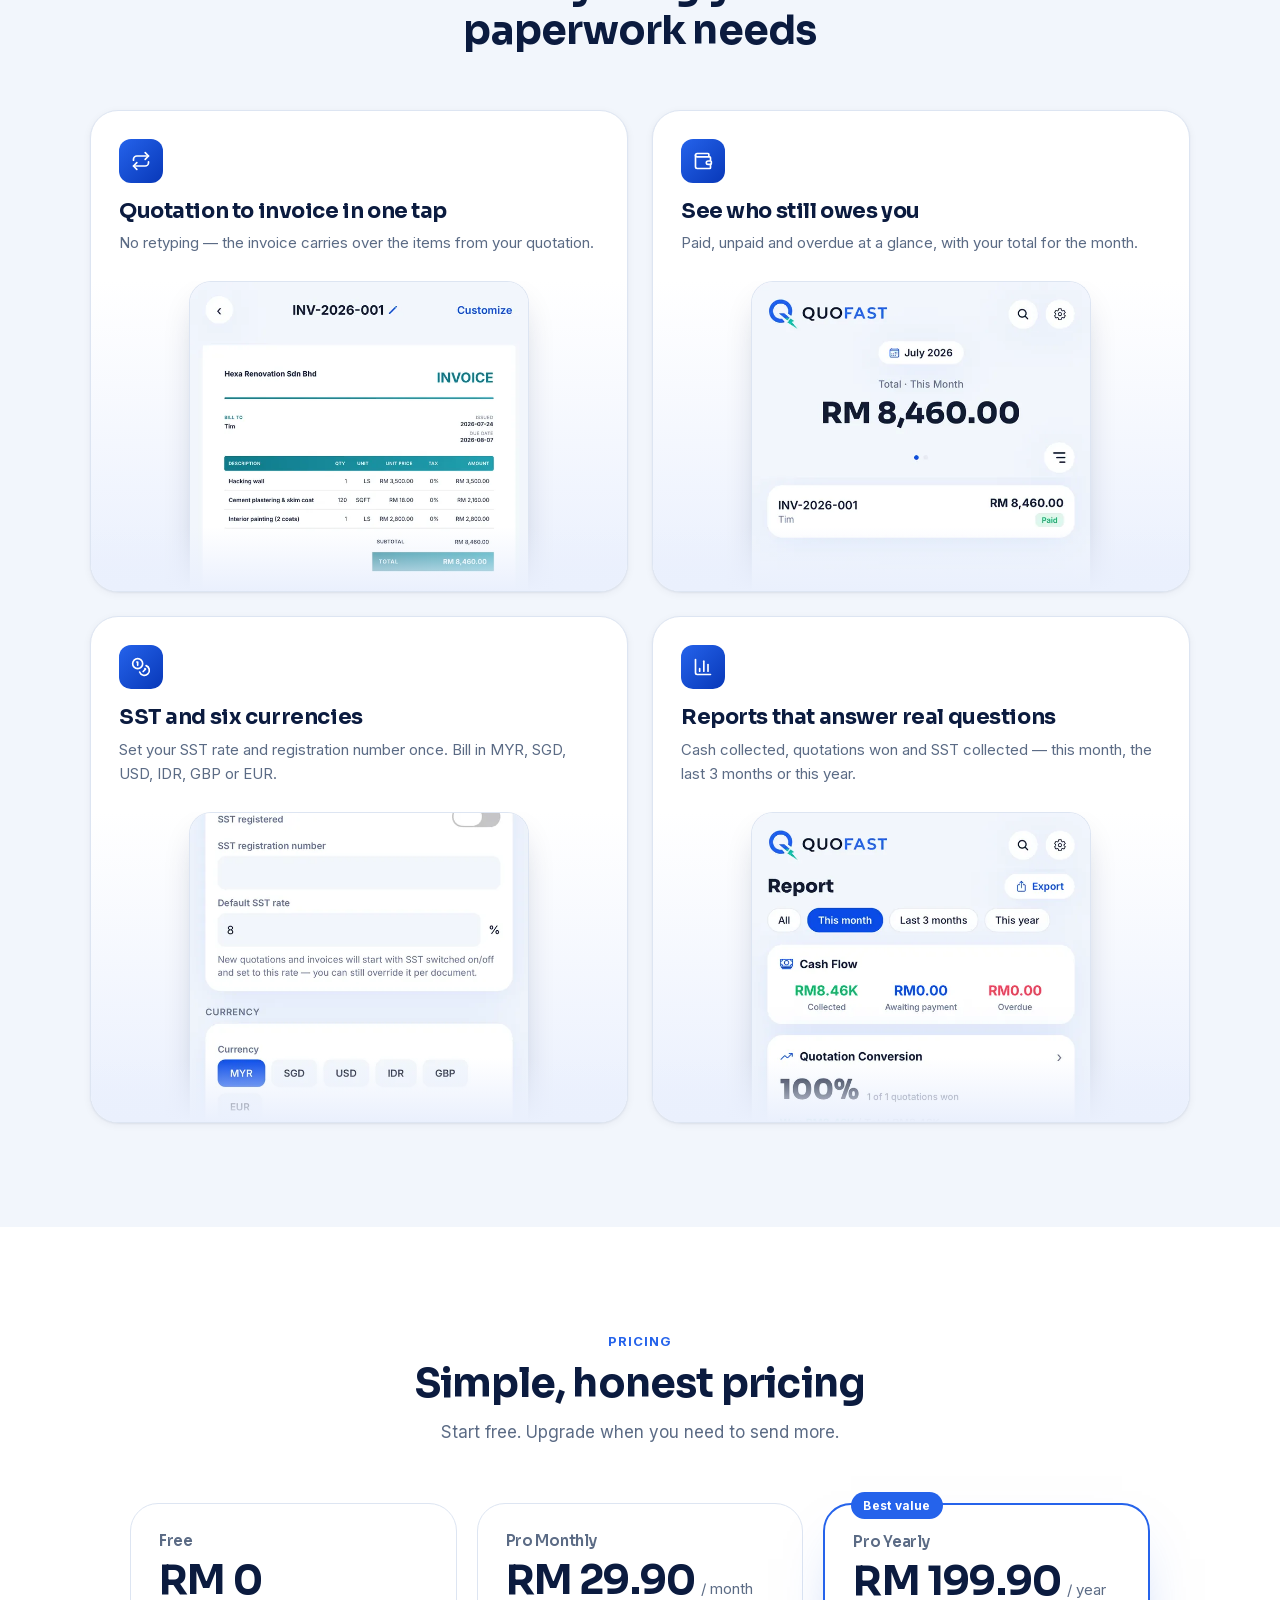
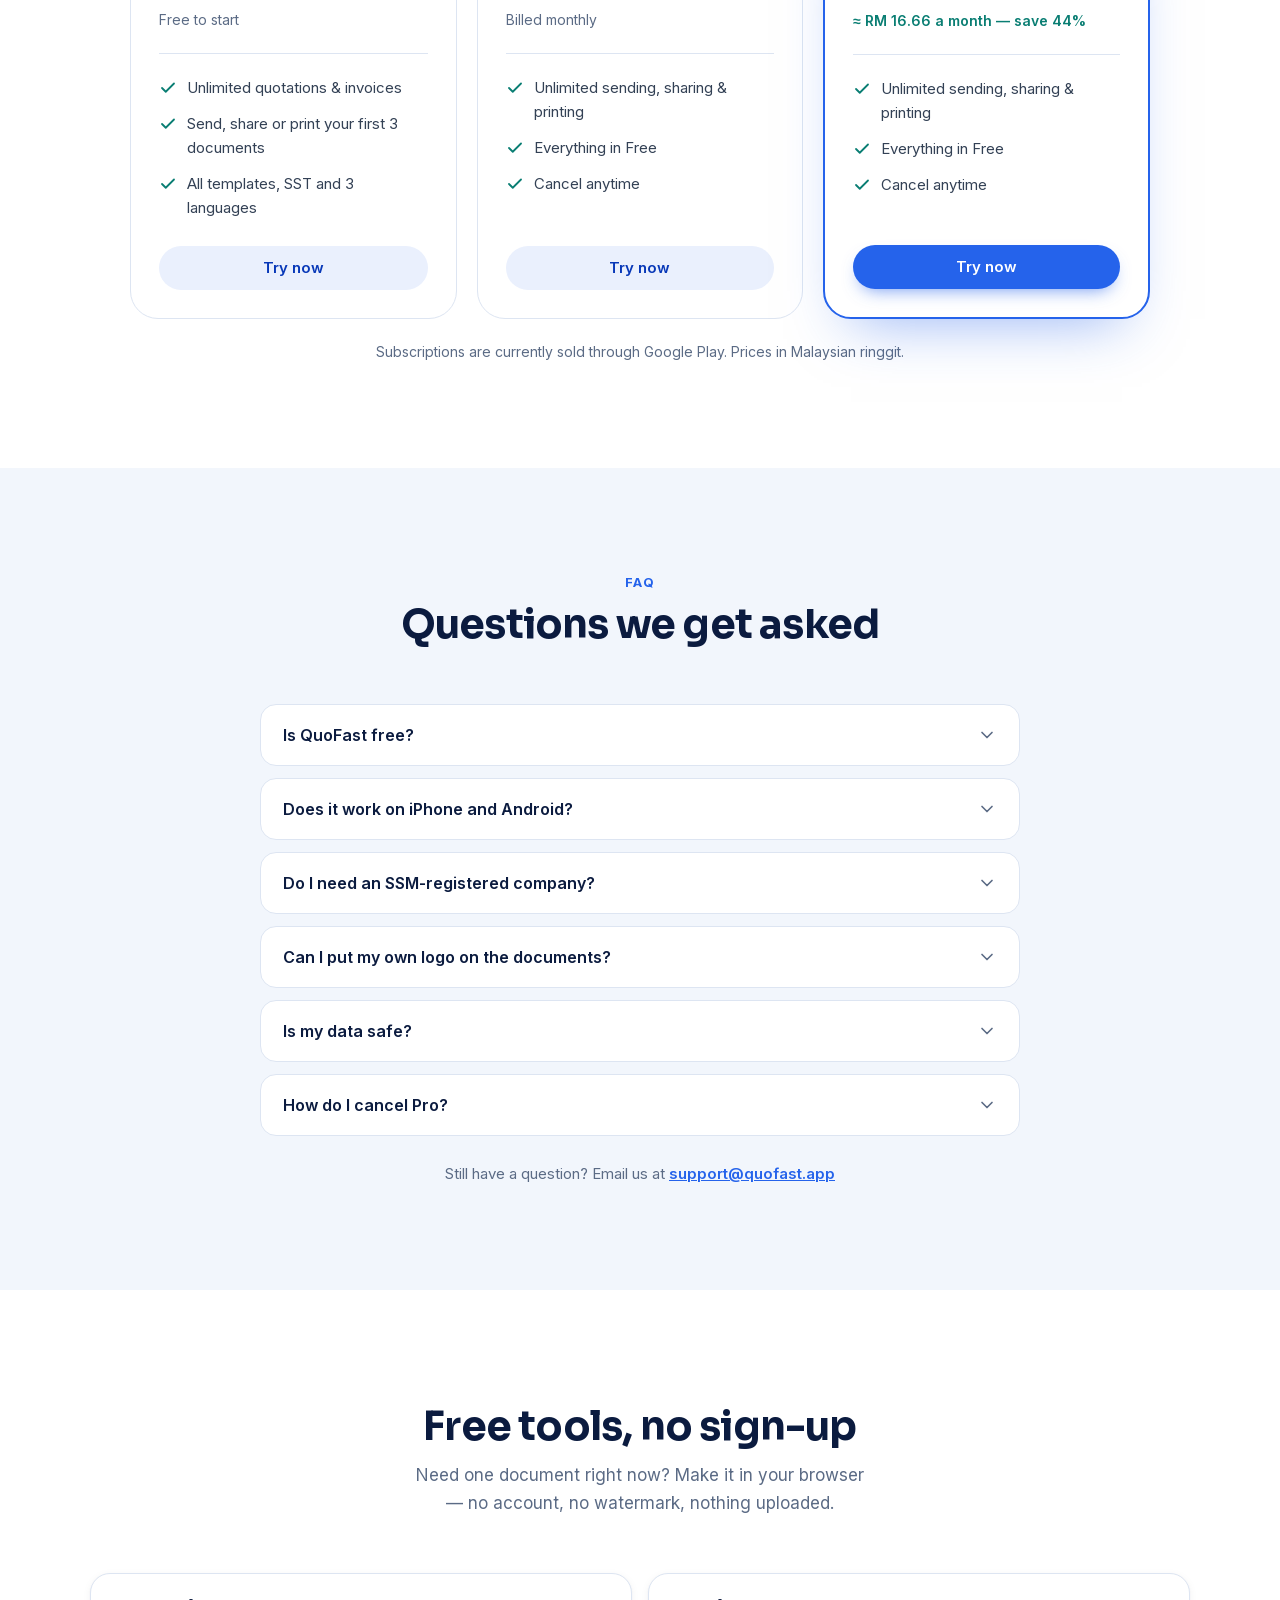
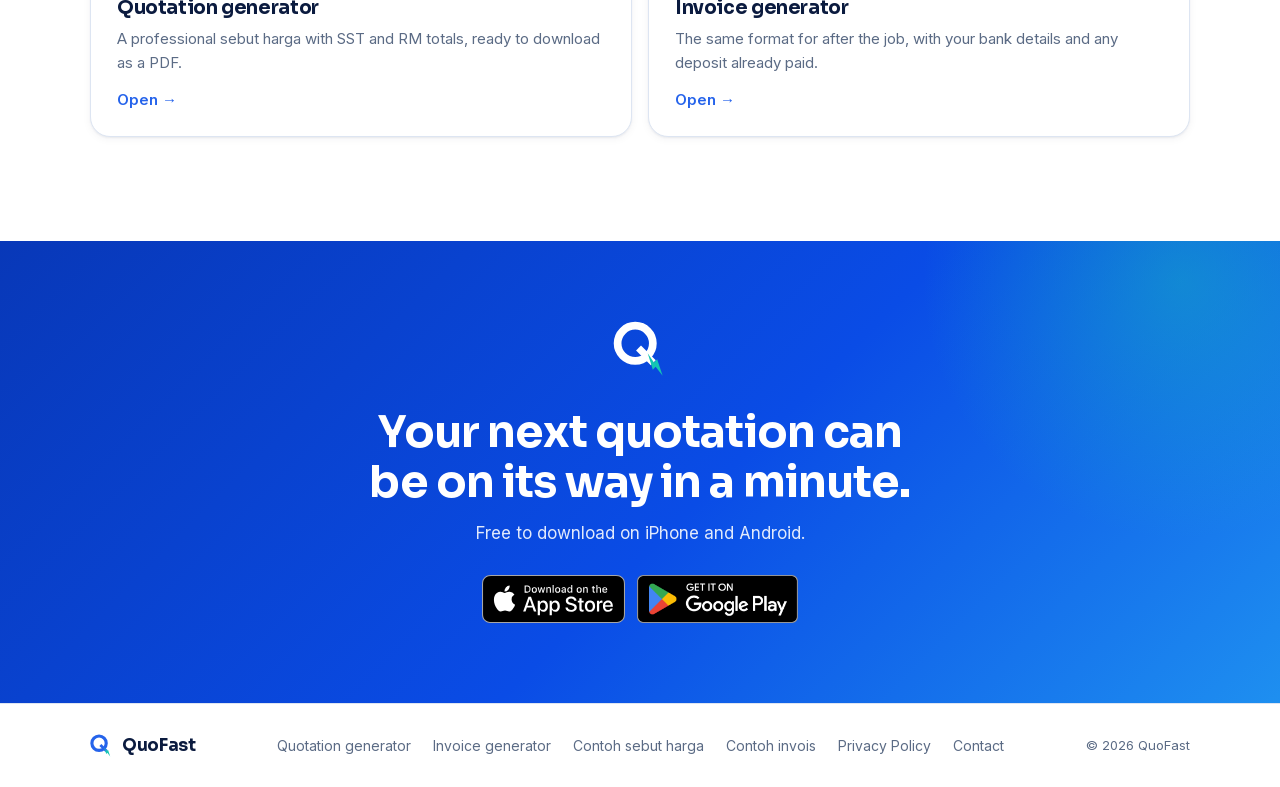
==== commit c1dfa720: "Link the Malay tool pages from the home page The Free tools cards carry data-tool, so site.js rewrit" ====
--- a/index.html
+++ b/index.html
@@ -380,8 +380,16 @@
       <span>QuoFast</span>
     </a>
     <nav class="footer-links" aria-label="Free tools, legal and contact">
-      <a href="quotation-generator.html" data-tool="quote" data-i18n="footer.quote">Quotation generator</a>
-      <a href="invoice-generator.html" data-tool="invoice" data-i18n="footer.invoice">Invoice generator</a>
+      <!-- The two cards in the Free tools section above carry data-tool, so site.js swaps their
+           href to the Malay page for a Malay reader. That leaves the Malay pages with no link
+           from this site's strongest page in the HTML a crawler sees — and they are the ones
+           aimed at "contoh sebut harga" and "contoh invois", the phrases people actually search.
+           These four are plain static hrefs for that reason: every tool page gets a real link
+           from the home page, whatever language the visitor is reading in. -->
+      <a href="quotation-generator.html" data-i18n="footer.quote">Quotation generator</a>
+      <a href="invoice-generator.html" data-i18n="footer.invoice">Invoice generator</a>
+      <a href="contoh-sebut-harga.html">Contoh sebut harga</a>
+      <a href="contoh-invois.html">Contoh invois</a>
       <a href="privacy.html" data-i18n="footer.privacy">Privacy Policy</a>
       <a href="mailto:support@quofast.app" data-i18n="footer.contact">Contact</a>
     </nav>
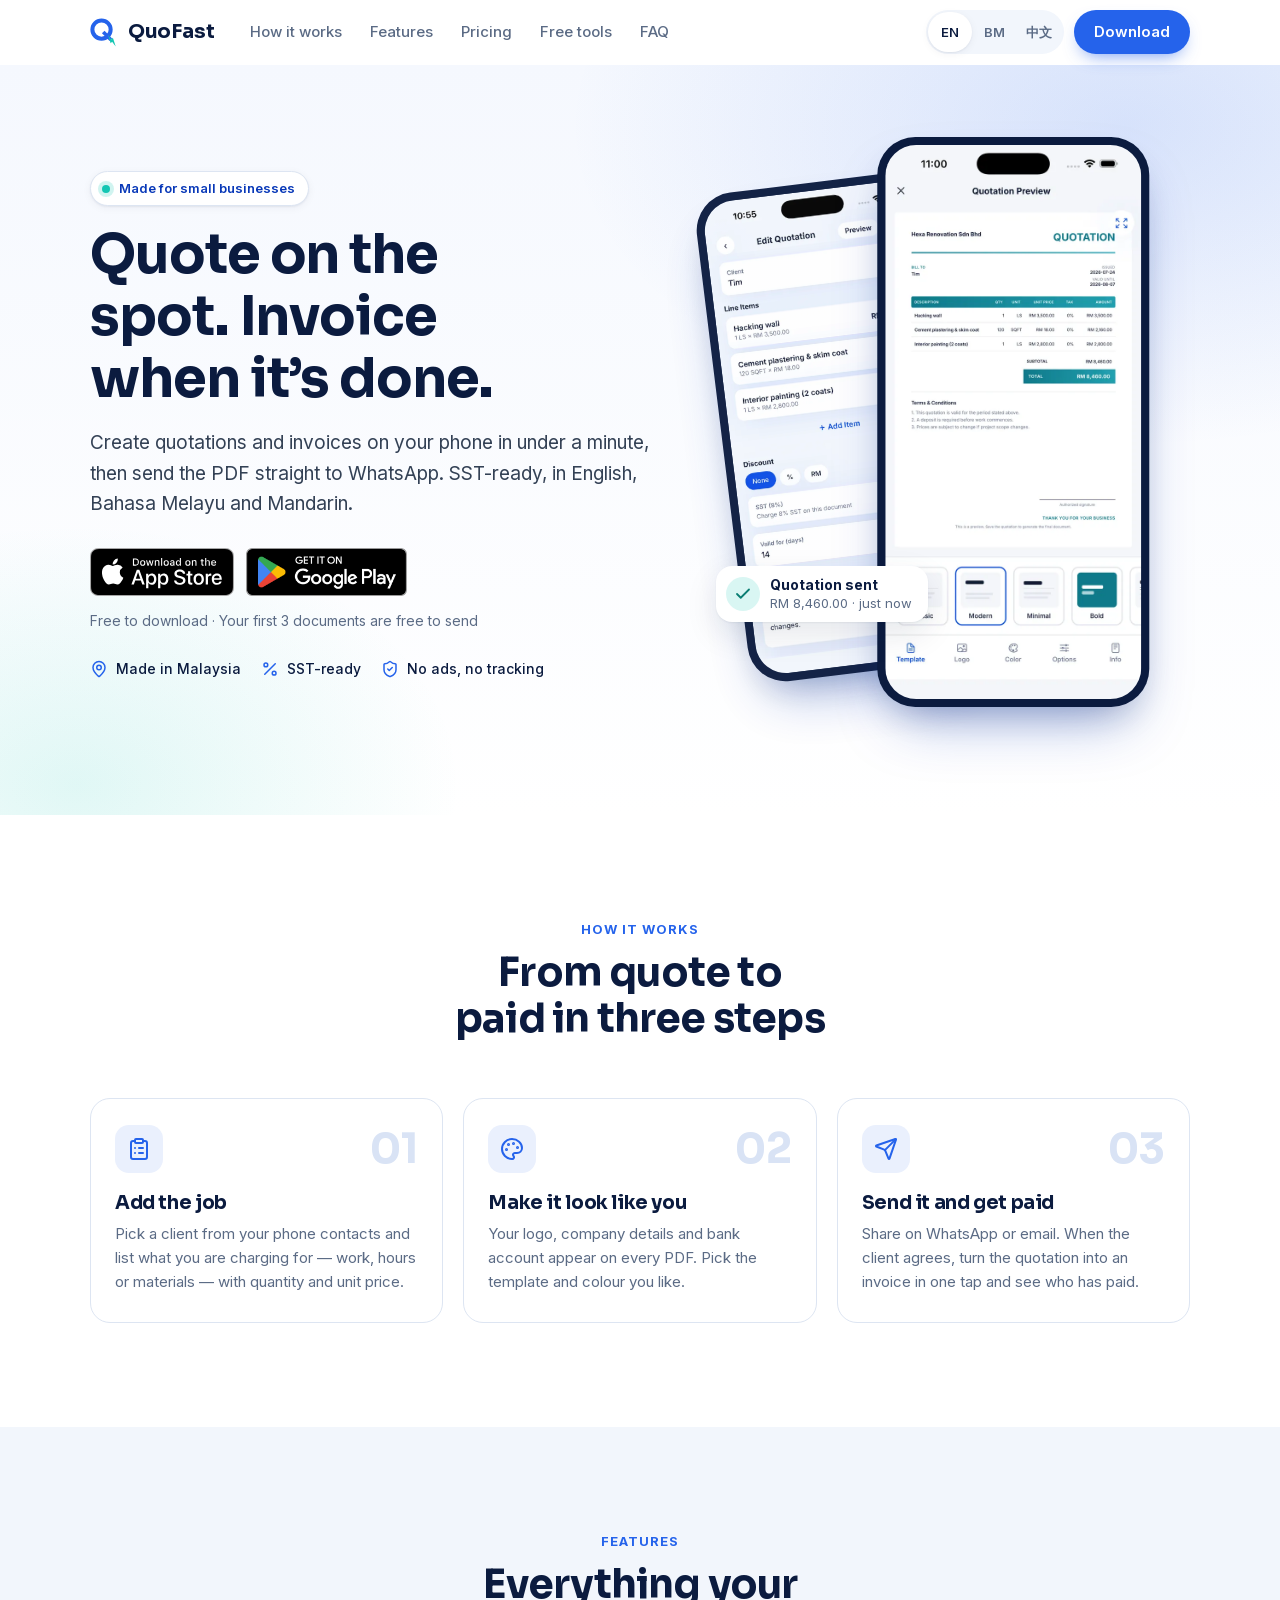
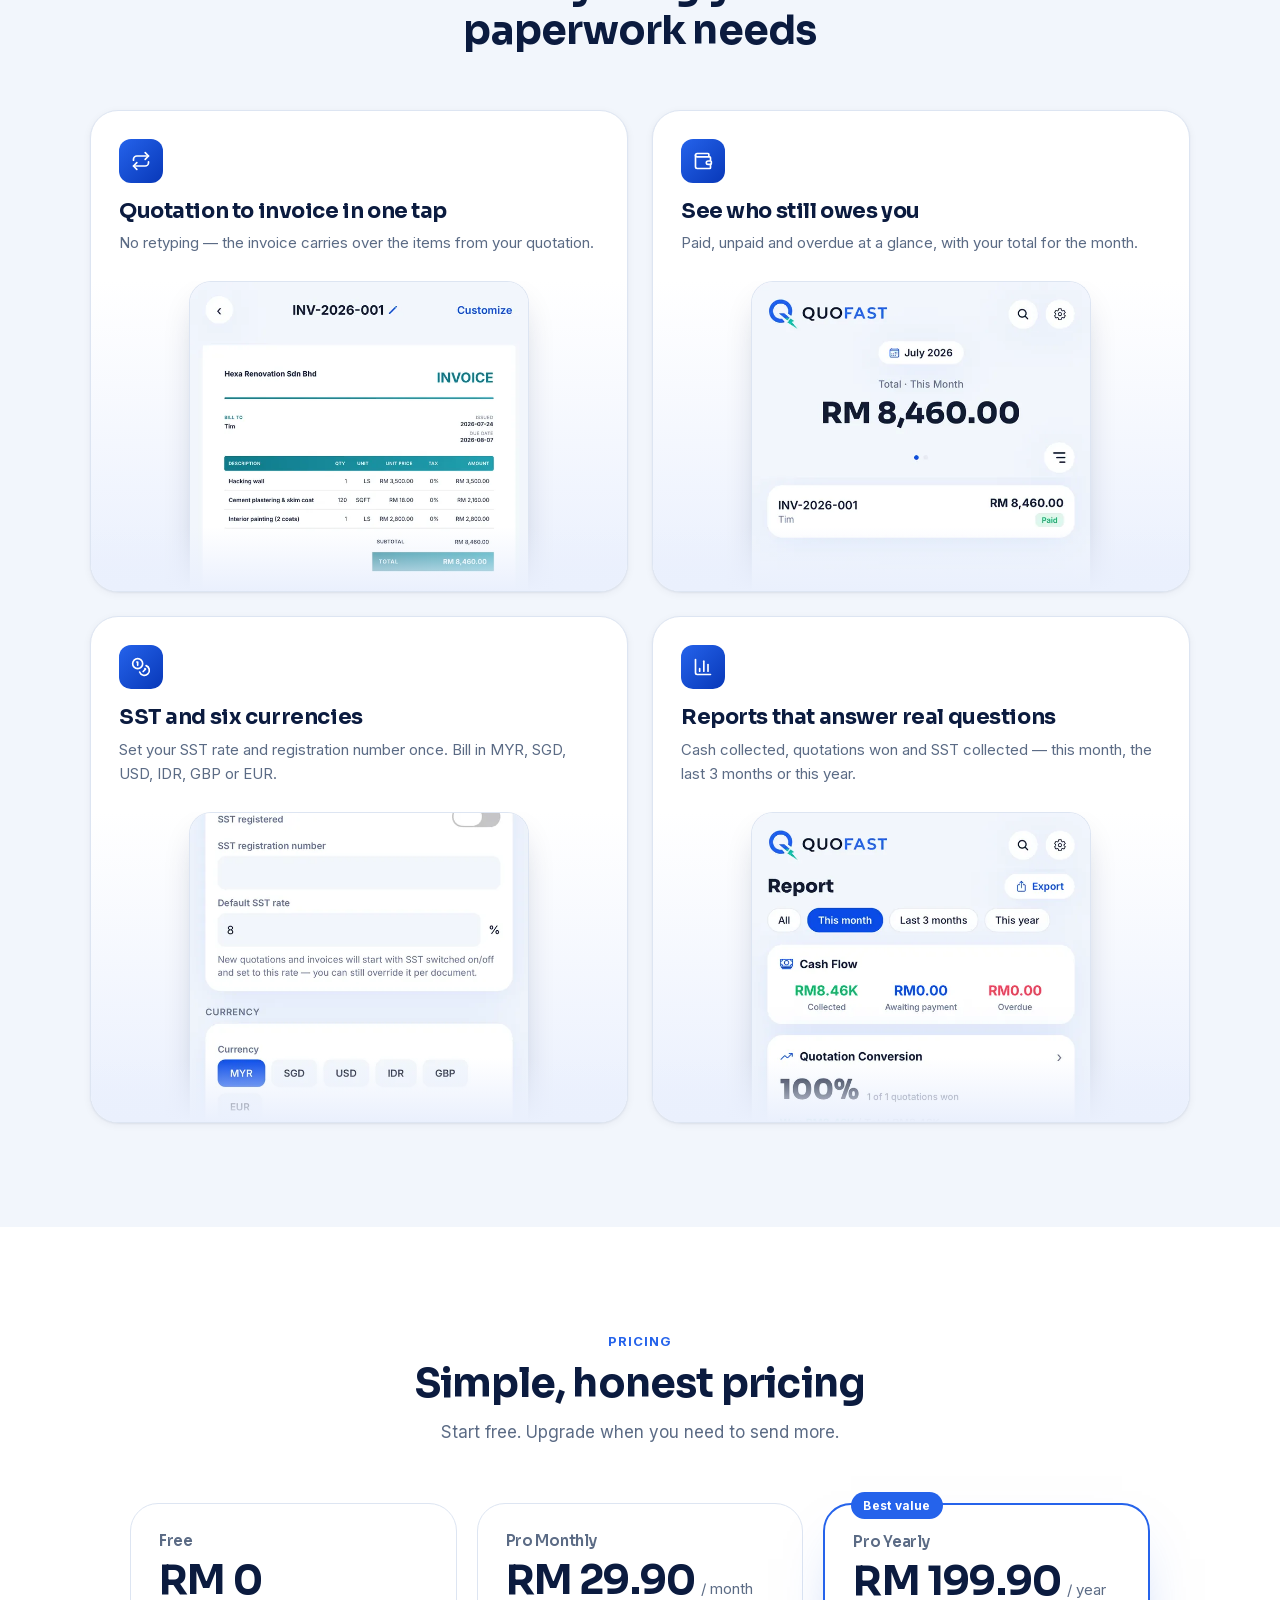
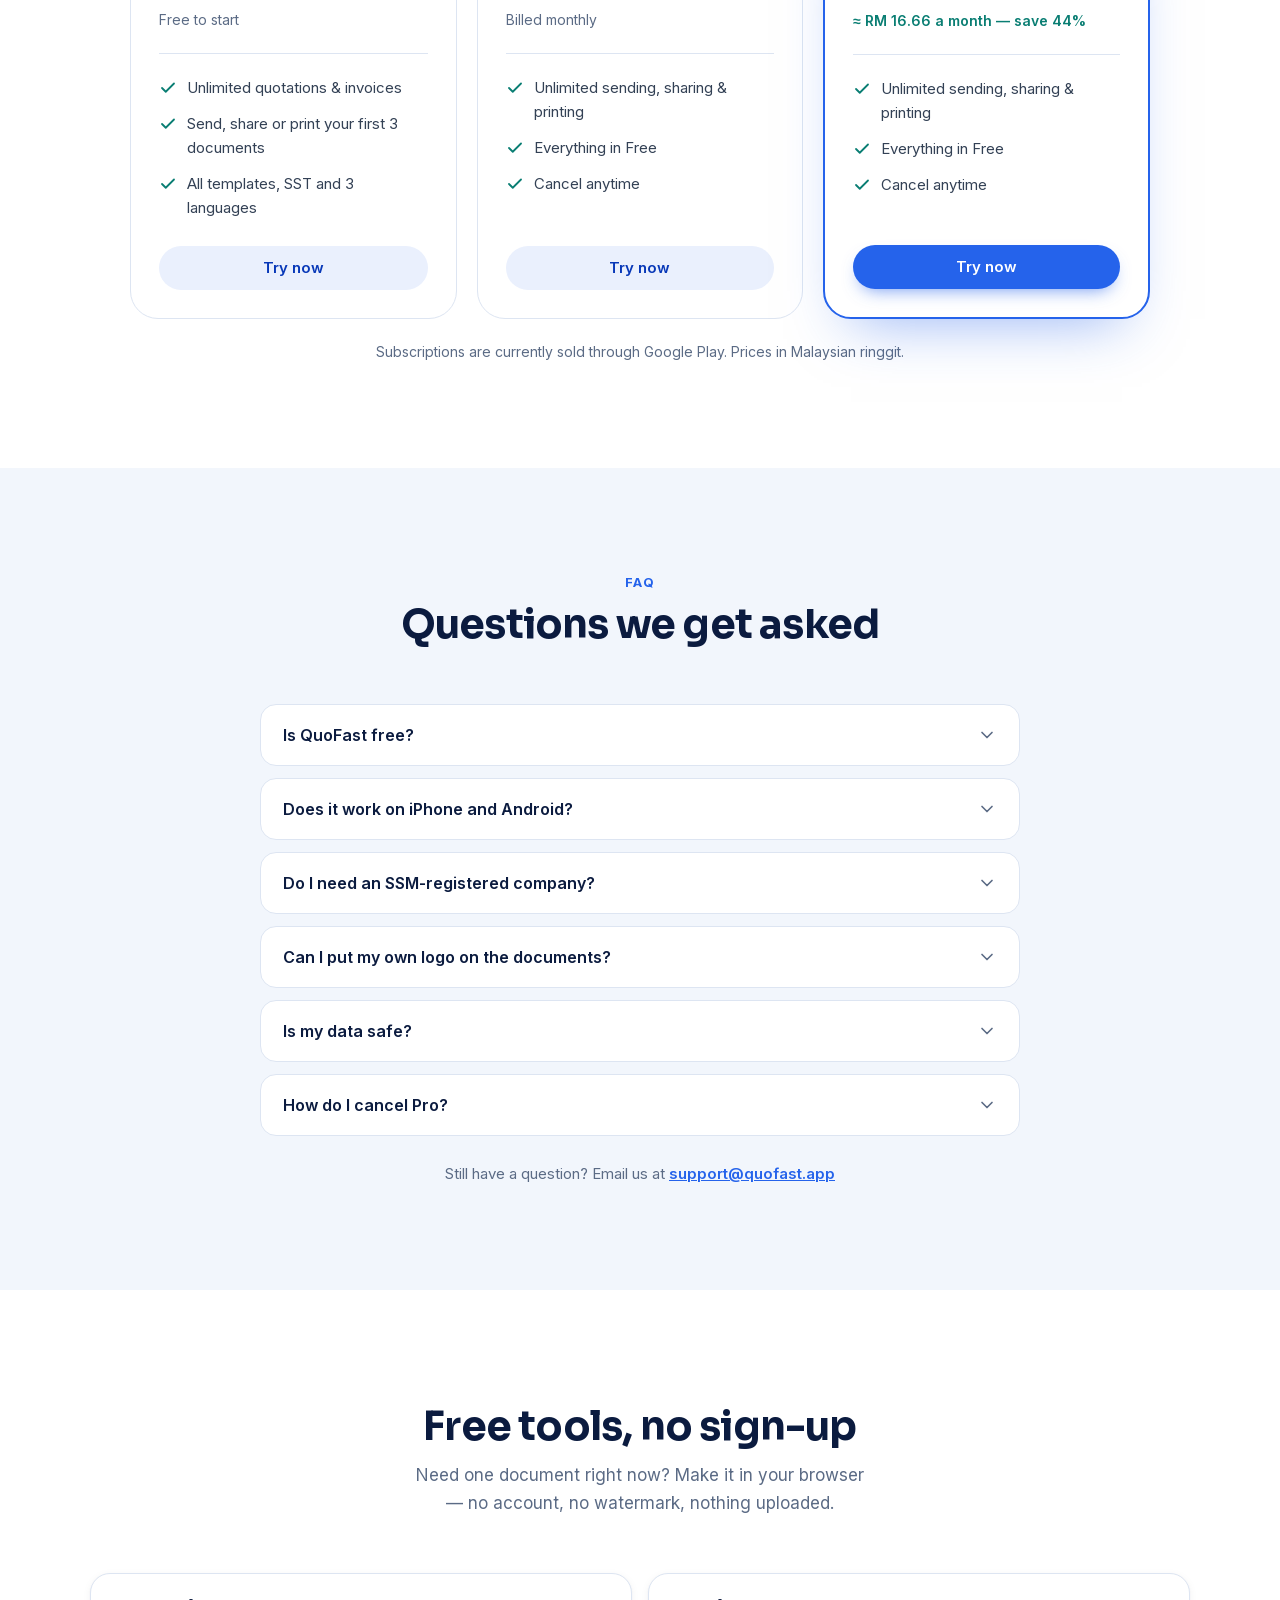
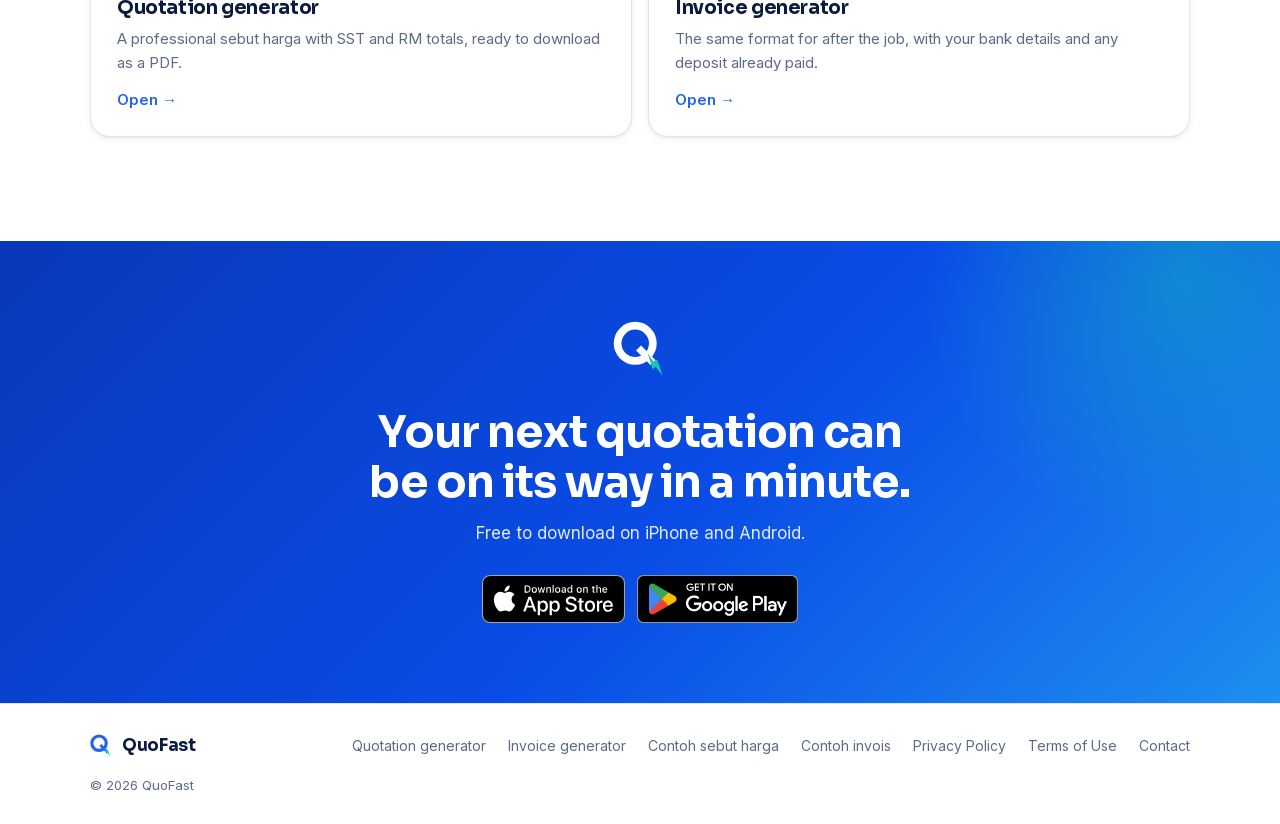
==== commit 27912bc1: "Add the Terms of Use the paywall is required to link to Apple will not pass an auto-renewing subscri" ====
--- a/index.html
+++ b/index.html
@@ -24,7 +24,7 @@
 
 <link rel="preload" href="assets/fonts/inter.woff2" as="font" type="font/woff2" crossorigin>
 <link rel="preload" href="assets/fonts/sora.woff2" as="font" type="font/woff2" crossorigin>
-<link rel="stylesheet" href="assets/site.css?v=202609211428">
+<link rel="stylesheet" href="assets/site.css?v=202609250721">
 
 <script>
   // Pick the language before anything is drawn: a visitor whose phone is in Chinese should never
@@ -53,7 +53,7 @@
     }
   })();
 </script>
-<script src="assets/site.js?v=202609211428" defer></script>
+<script src="assets/site.js?v=202609250721" defer></script>
 
 <script type="application/ld+json">
 {
@@ -391,11 +391,19 @@
       <a href="contoh-sebut-harga.html">Contoh sebut harga</a>
       <a href="contoh-invois.html">Contoh invois</a>
       <a href="privacy.html" data-i18n="footer.privacy">Privacy Policy</a>
+      <a href="terms.html" data-i18n="footer.terms">Terms of Use</a>
       <a href="mailto:support@quofast.app" data-i18n="footer.contact">Contact</a>
     </nav>
     <small>© 2026 QuoFast</small>
   </div>
 </footer>
 
+<!-- Cloudflare Web Analytics. No cookies, nothing stored on the visitor's device, and no
+     personal data collected — which is what lets the home page go on saying "No ads, no tracking".
+     The token is public by design: it says which site a page view belongs to and grants nothing.
+     Added 2026-09-25, because the funnel was dark between "someone opened the page" and "someone
+     installed the app", and a post is about to be aimed at exactly that stretch. -->
+<script type='module' src='https://static.cloudflareinsights.com/beacon.min.js'
+  data-cf-beacon='{"token": "8e151e216c9f42b587acf8e1618d88a7"}'></script>
 </body>
 </html>
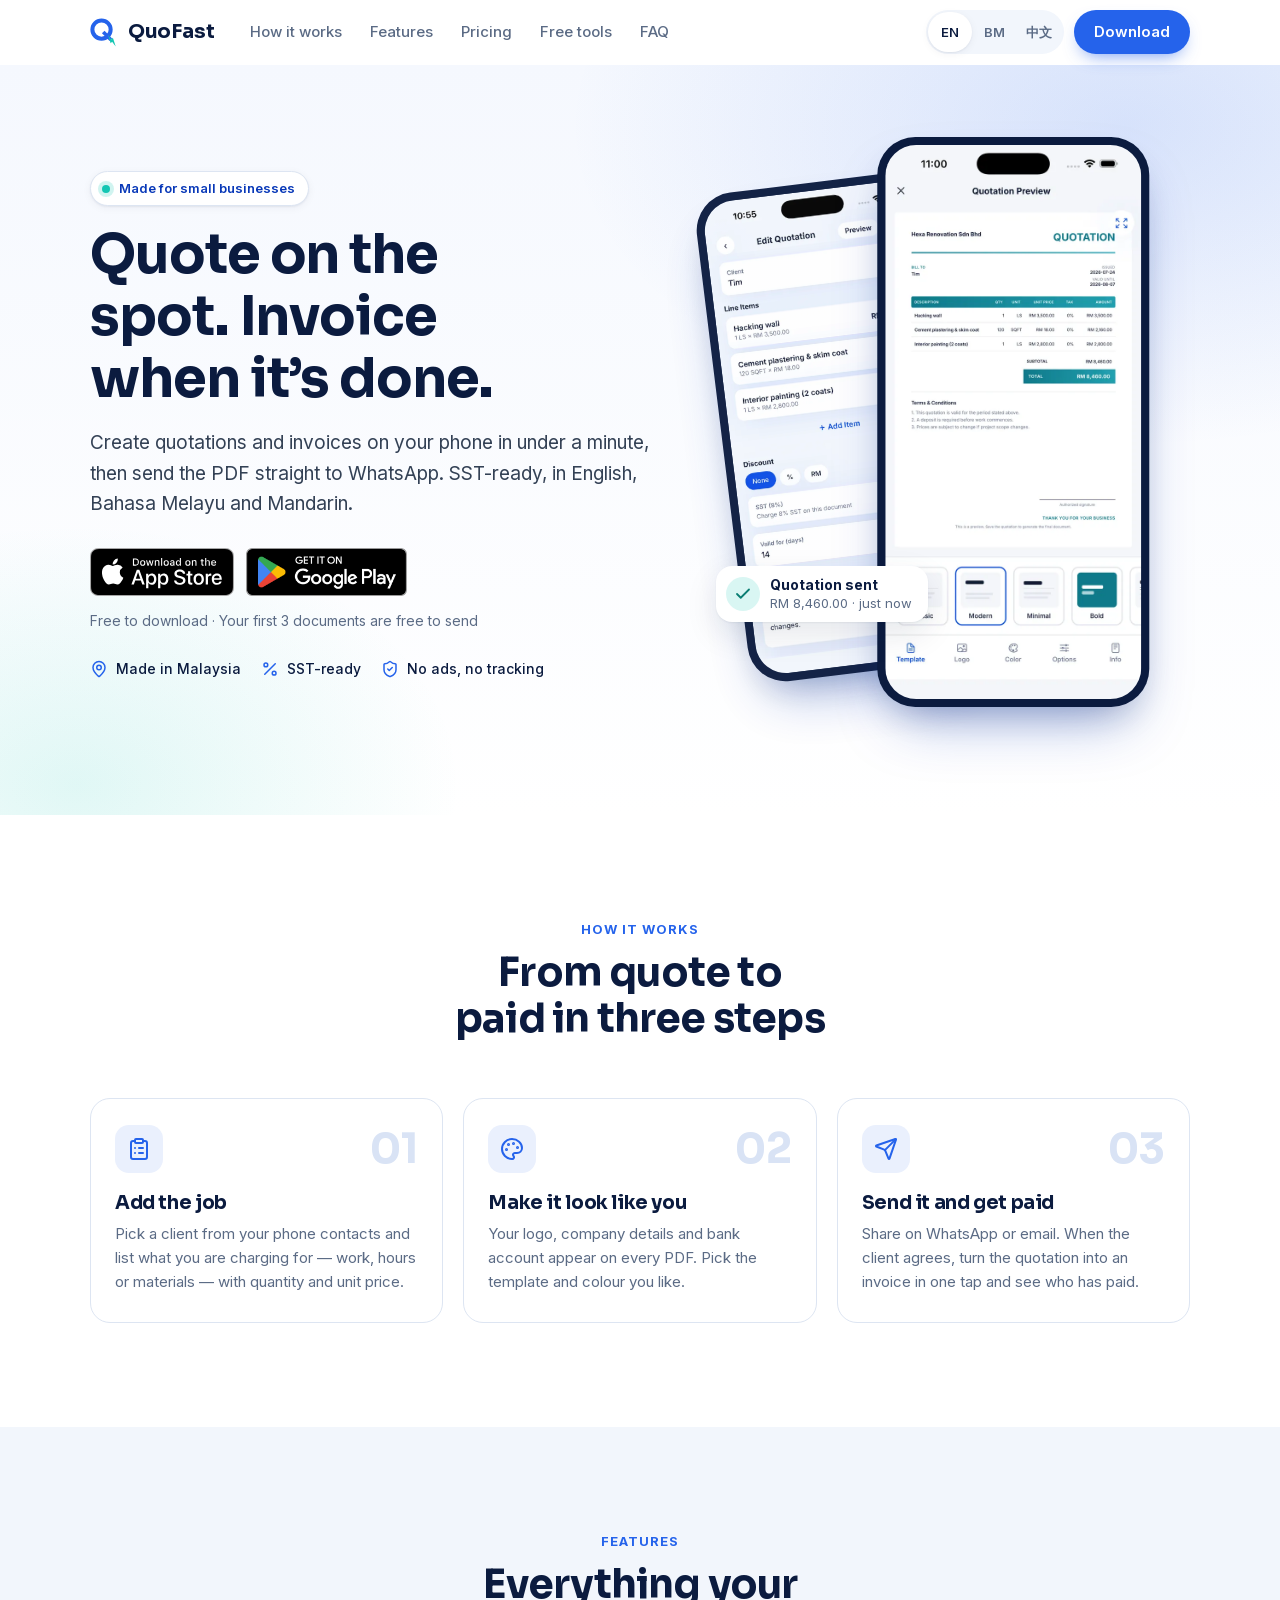
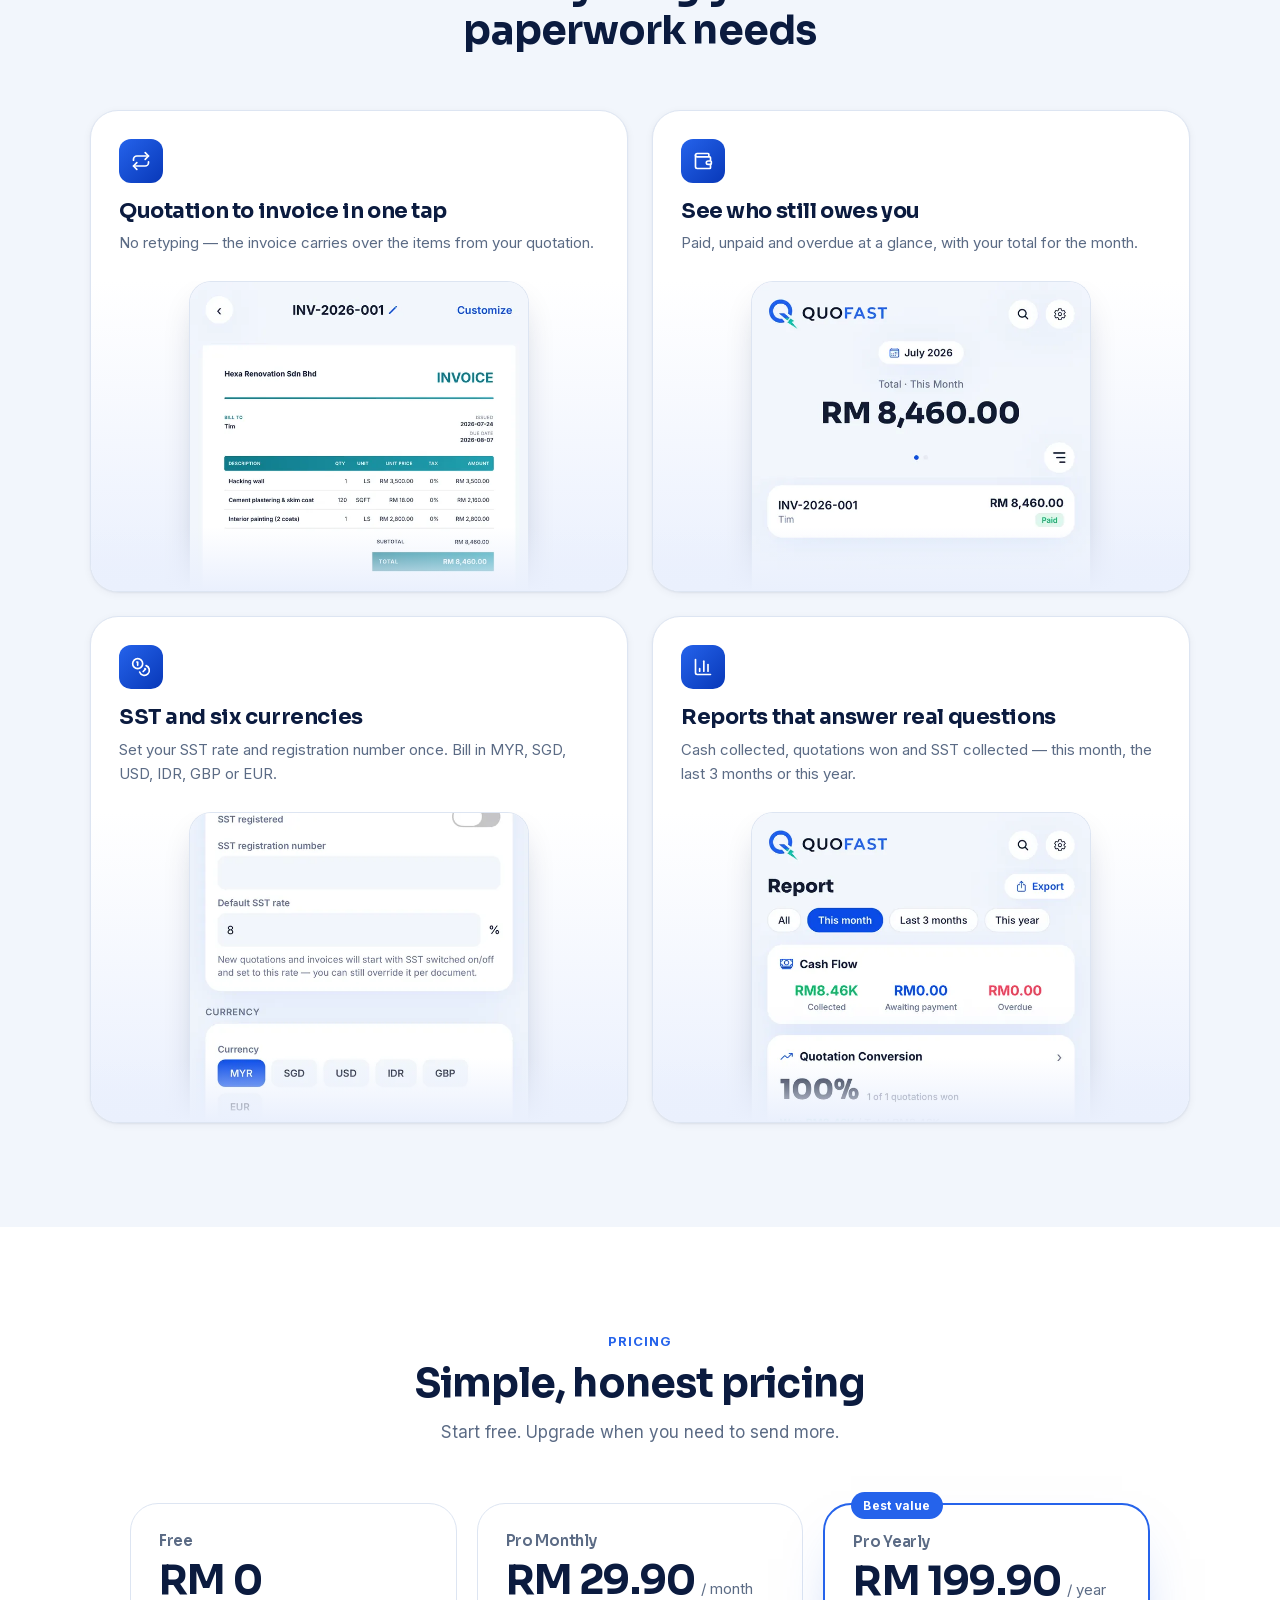
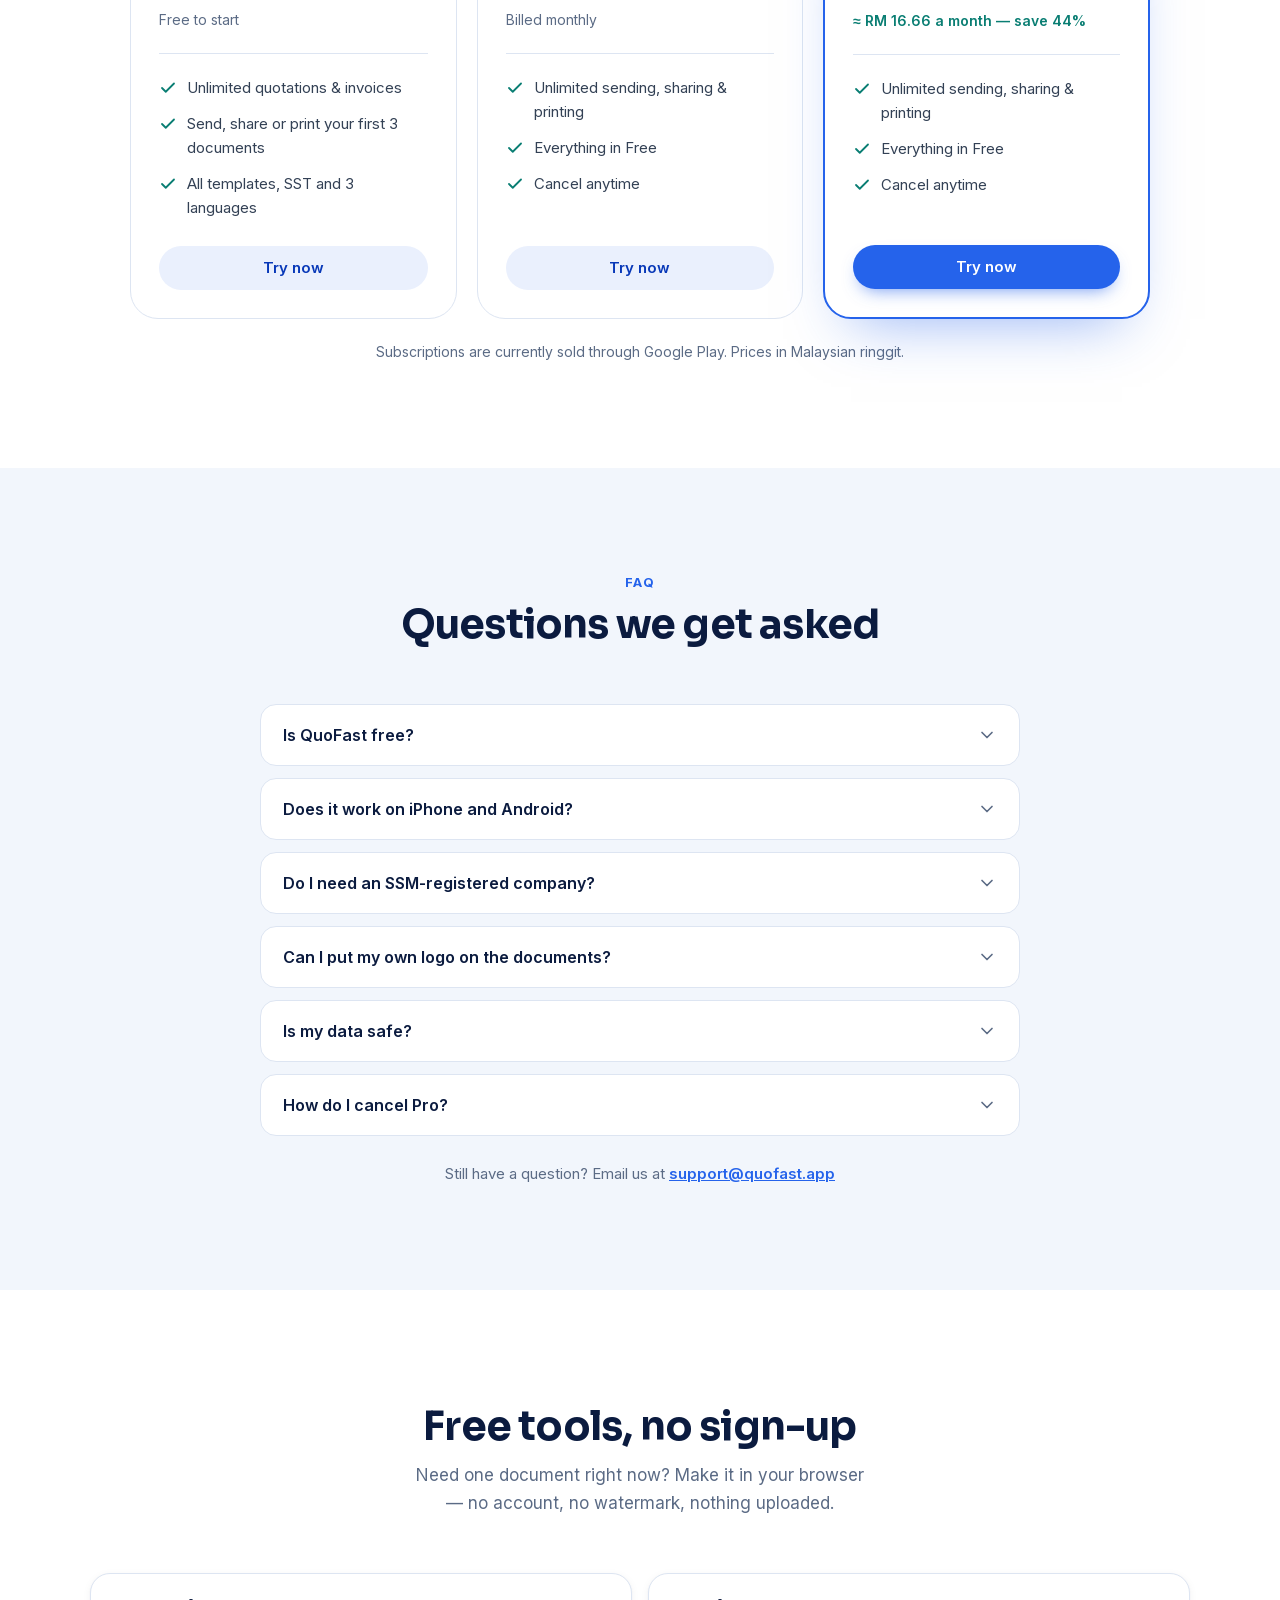
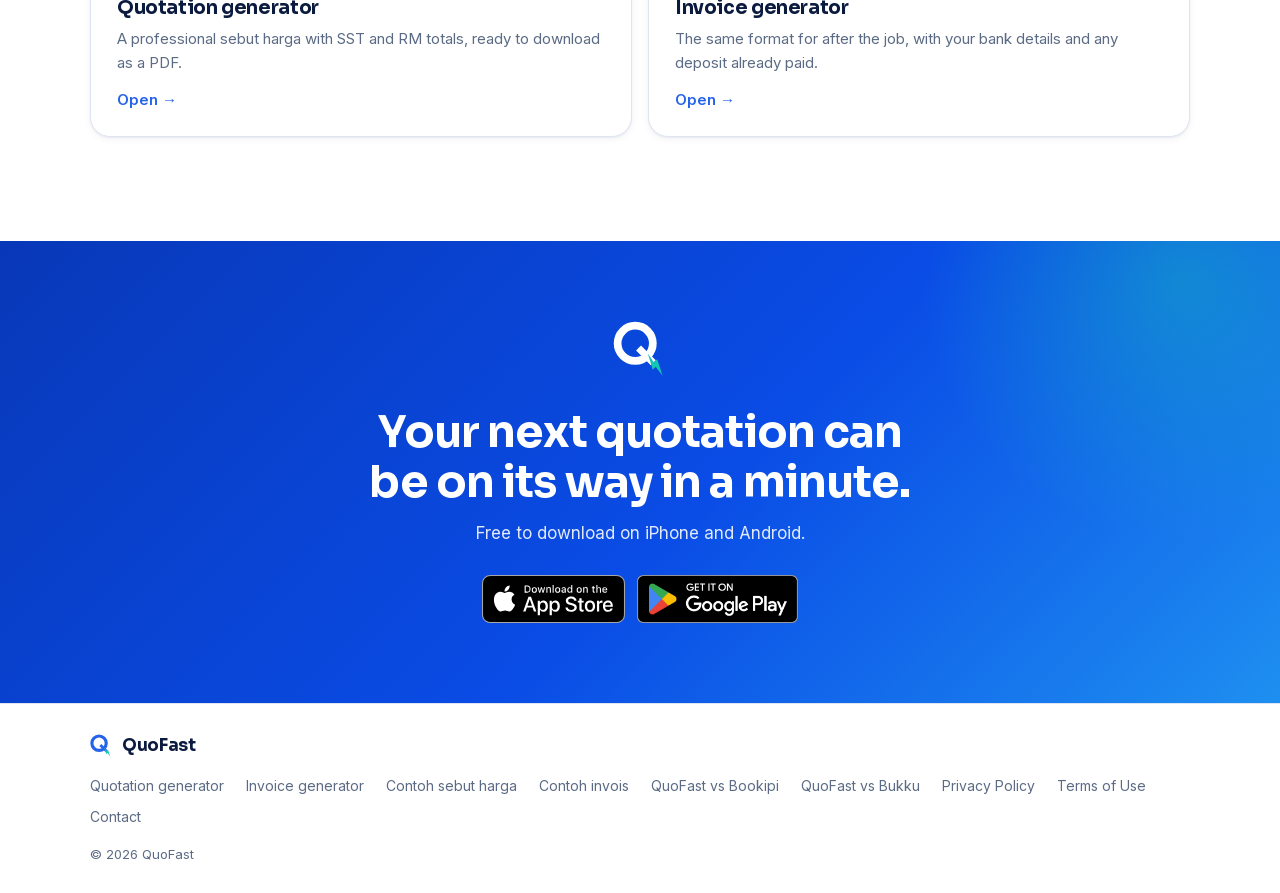
==== commit 4f86ff1a: "Add QuoFast vs Bookipi and vs Bukku comparison pages Two SEO comparison pages targeting "Bookipi alt" ====
--- a/index.html
+++ b/index.html
@@ -390,6 +390,8 @@
       <a href="invoice-generator.html" data-i18n="footer.invoice">Invoice generator</a>
       <a href="contoh-sebut-harga.html">Contoh sebut harga</a>
       <a href="contoh-invois.html">Contoh invois</a>
+      <a href="quofast-vs-bookipi.html">QuoFast vs Bookipi</a>
+      <a href="quofast-vs-bukku.html">QuoFast vs Bukku</a>
       <a href="privacy.html" data-i18n="footer.privacy">Privacy Policy</a>
       <a href="terms.html" data-i18n="footer.terms">Terms of Use</a>
       <a href="mailto:support@quofast.app" data-i18n="footer.contact">Contact</a>
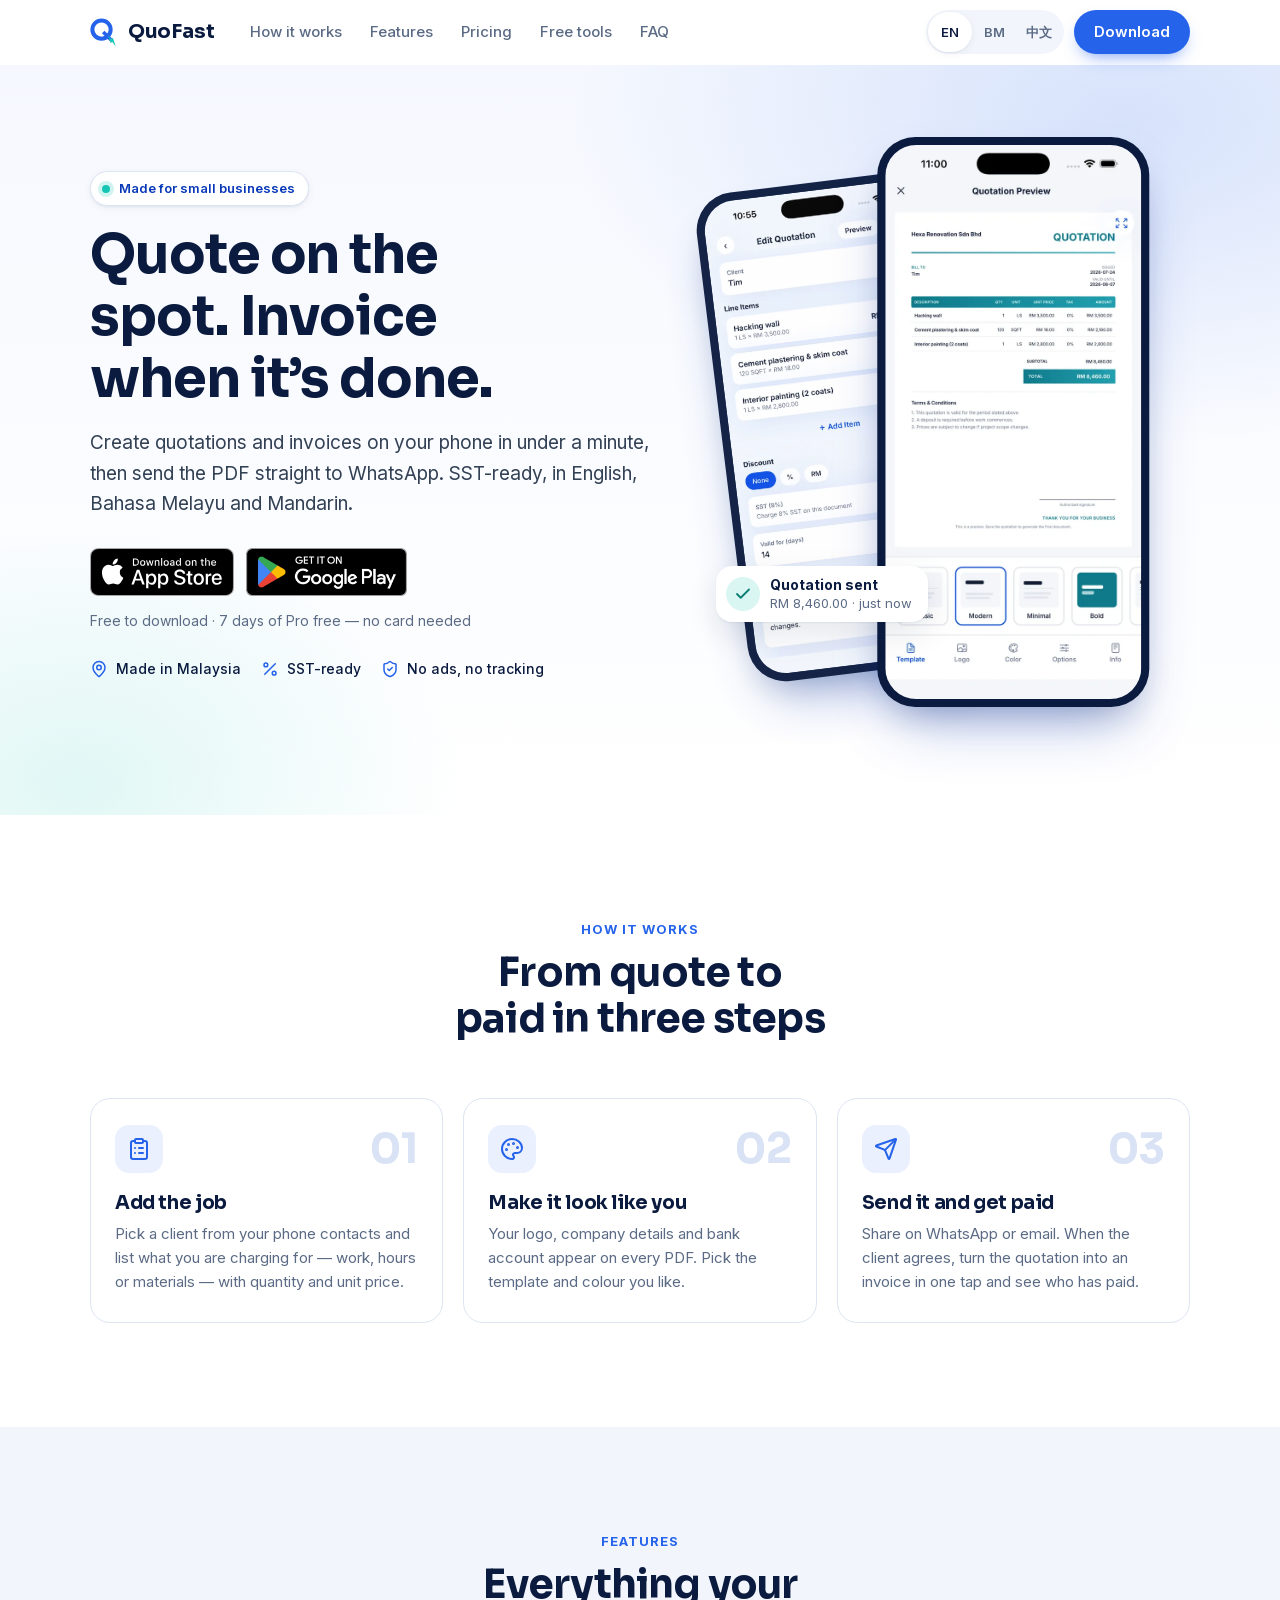
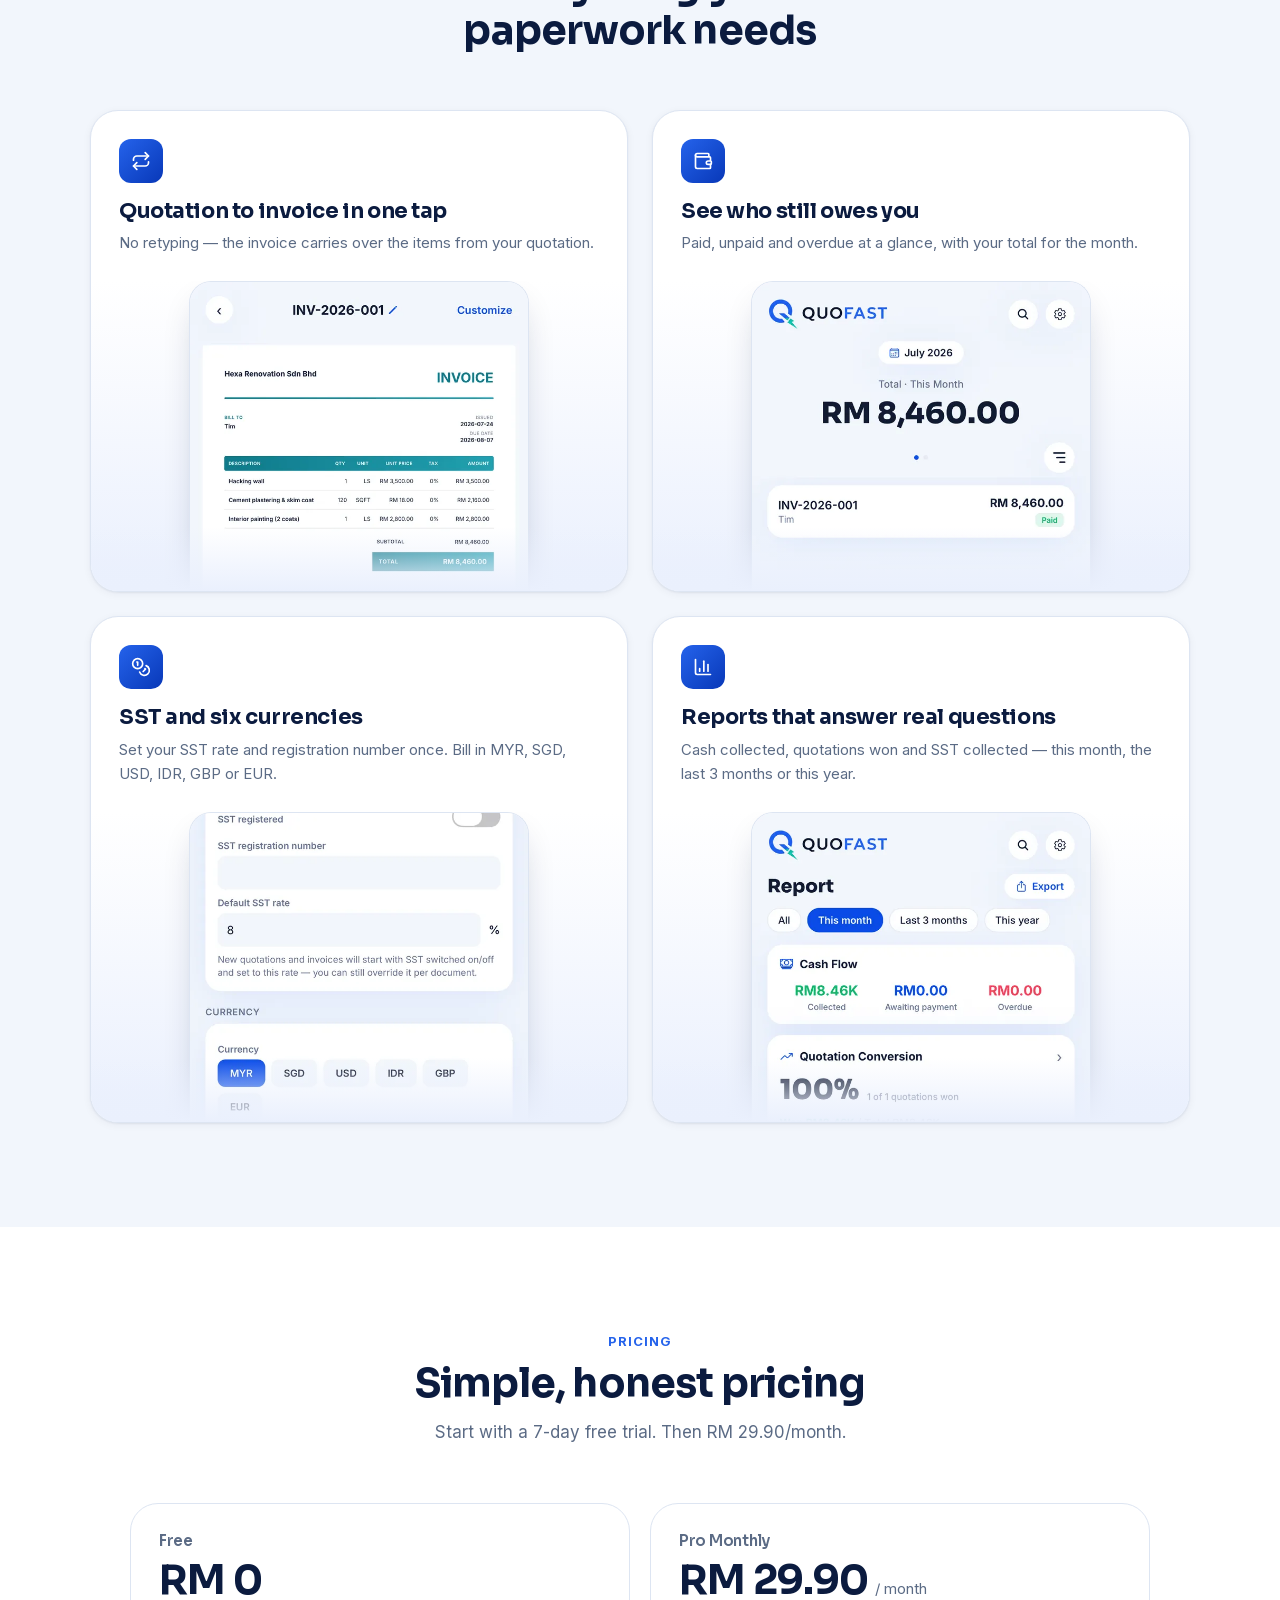
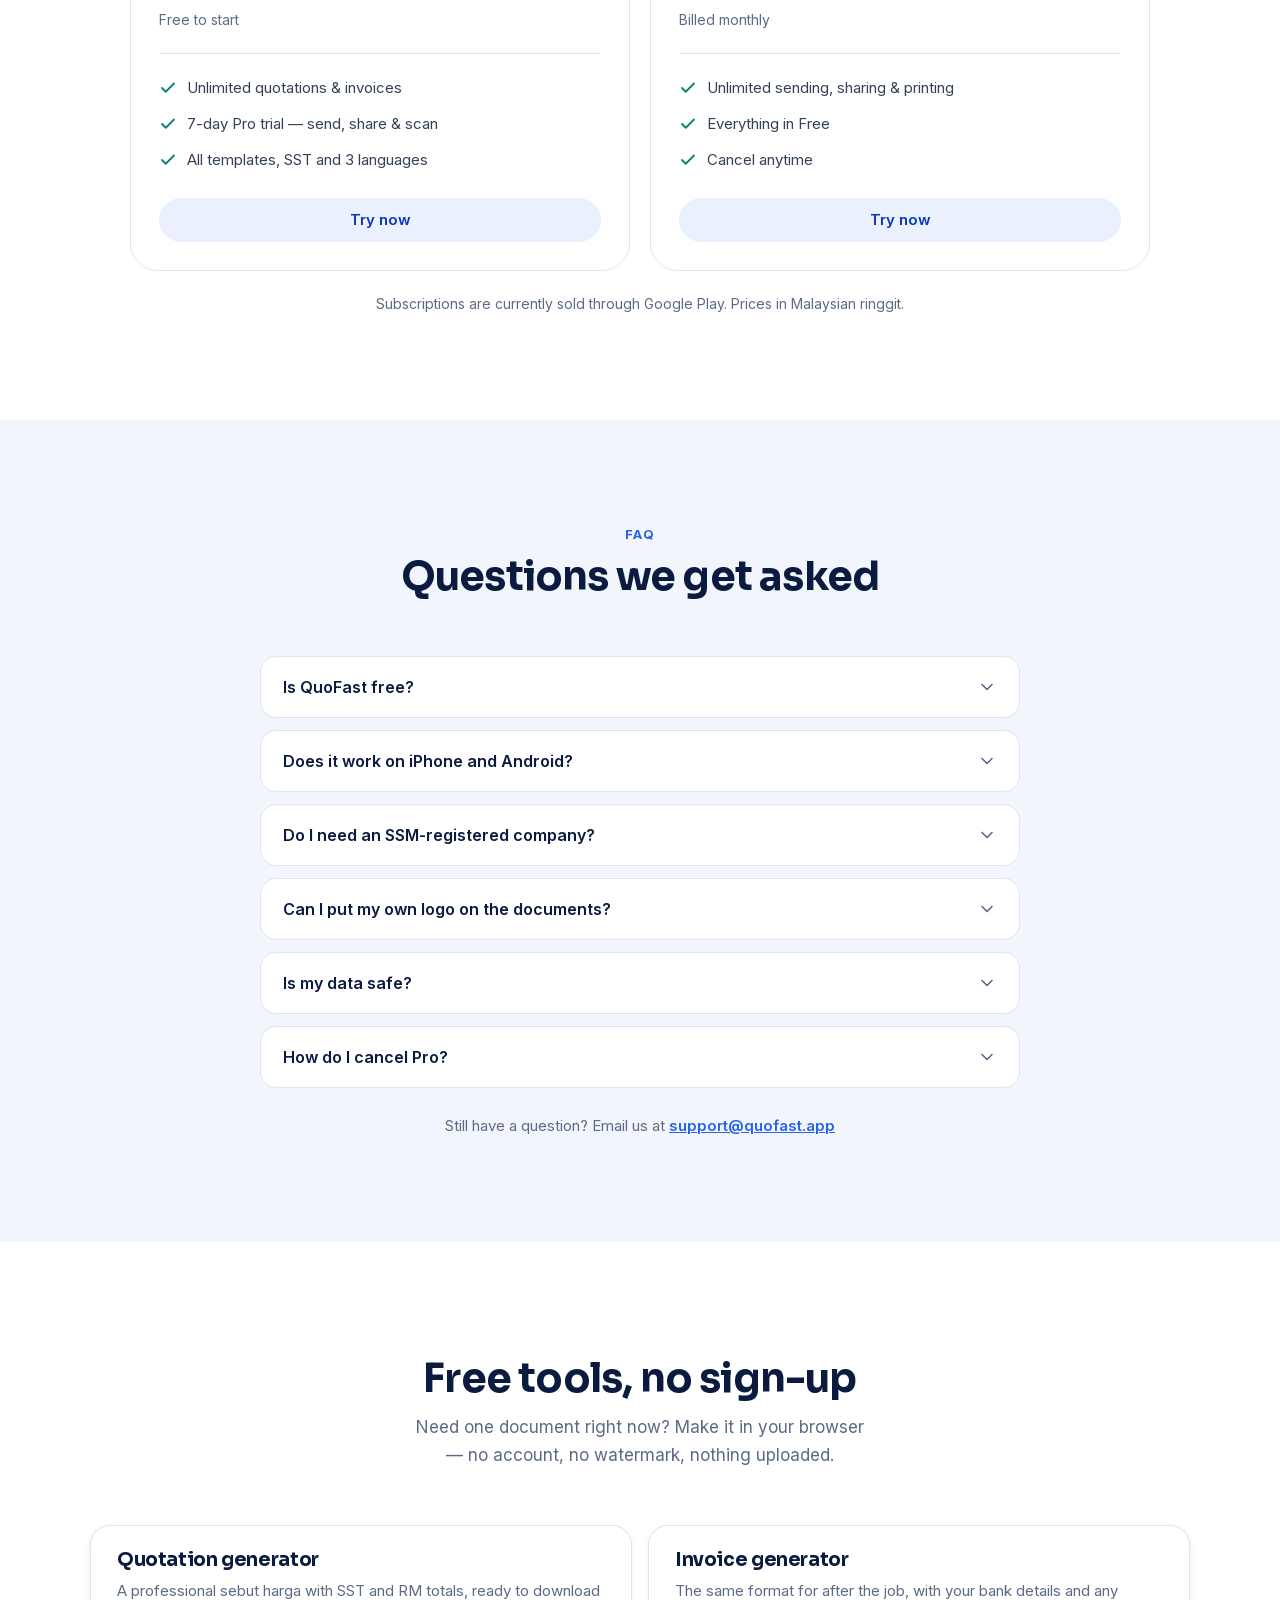
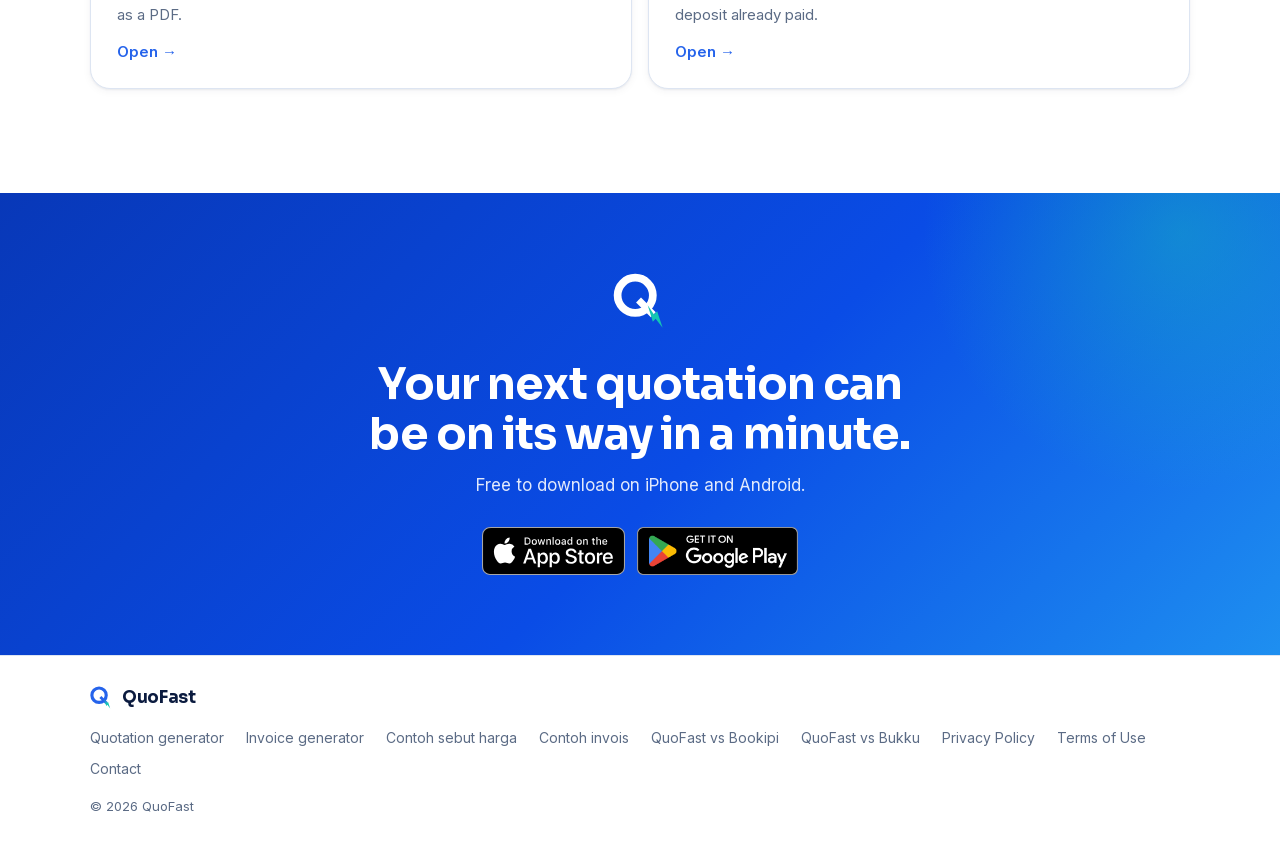
==== commit c583d063: "Site: single-tier pricing — drop yearly, 7-day trial copy Remove the Pro Yearly card (pricing grid n" ====
--- a/index.html
+++ b/index.html
@@ -24,7 +24,7 @@
 
 <link rel="preload" href="assets/fonts/inter.woff2" as="font" type="font/woff2" crossorigin>
 <link rel="preload" href="assets/fonts/sora.woff2" as="font" type="font/woff2" crossorigin>
-<link rel="stylesheet" href="assets/site.css?v=202609250721">
+<link rel="stylesheet" href="assets/site.css?v=202610290521">
 
 <script>
   // Pick the language before anything is drawn: a visitor whose phone is in Chinese should never
@@ -53,7 +53,7 @@
     }
   })();
 </script>
-<script src="assets/site.js?v=202609250721" defer></script>
+<script src="assets/site.js?v=202610290521" defer></script>
 
 <script type="application/ld+json">
 {
@@ -141,7 +141,7 @@
             <img src="assets/badges/google-play-en.png" width="161" height="48" alt="Get it on Google Play" data-badge="google-play" data-i18n-alt="badge.googleplay">
           </a>
         </div>
-        <p class="fine" data-i18n="hero.free">Free to download · Your first 3 documents are free to send</p>
+        <p class="fine" data-i18n="hero.free">Free to download · 7 days of Pro free — no card needed</p>
 
         <ul class="trust">
           <li><svg class="icon" aria-hidden="true"><use href="#i-pin"/></svg><span data-i18n="trust.made">Made in Malaysia</span></li>
@@ -256,7 +256,7 @@
       <div class="section-head">
         <p class="kicker" data-i18n="price.kicker">Pricing</p>
         <h2 data-i18n="price.title">Simple, honest pricing</h2>
-        <p class="sub" data-i18n="price.sub">Start free. Upgrade when you need to send more.</p>
+        <p class="sub" data-i18n="price.sub">Start with a 7-day free trial. Then RM 29.90/month.</p>
       </div>
       <div class="plans">
         <article class="plan">
@@ -265,7 +265,7 @@
           <p class="plan-caption" data-i18n="plan.free.caption">Free to start</p>
           <ul>
             <li><svg class="icon" aria-hidden="true"><use href="#i-check"/></svg><span data-i18n="plan.free.f1">Unlimited quotations &amp; invoices</span></li>
-            <li><svg class="icon" aria-hidden="true"><use href="#i-check"/></svg><span data-i18n="plan.free.f2">Send, share or print your first 3 documents</span></li>
+            <li><svg class="icon" aria-hidden="true"><use href="#i-check"/></svg><span data-i18n="plan.free.f2">7-day Pro trial — send, share &amp; scan</span></li>
             <li><svg class="icon" aria-hidden="true"><use href="#i-check"/></svg><span data-i18n="plan.free.f3">All templates, SST and 3 languages</span></li>
           </ul>
           <a class="btn btn-soft" href="#download" data-store="auto" data-placement="plan-free" data-i18n="plan.cta">Try now</a>
@@ -281,18 +281,6 @@
           </ul>
           <a class="btn btn-soft" href="#download" data-store="auto" data-placement="plan-monthly" data-i18n="plan.cta">Try now</a>
         </article>
-        <article class="plan plan-best">
-          <span class="plan-badge" data-i18n="plan.yearly.badge">Best value</span>
-          <h3 class="plan-name" data-i18n="plan.yearly.name">Pro Yearly</h3>
-          <p class="plan-price"><span class="amount">RM 199.90</span><span class="per" data-i18n="plan.per.year">/ year</span></p>
-          <p class="plan-caption save" data-i18n="plan.yearly.save">≈ RM 16.66 a month — save 44%</p>
-          <ul>
-            <li><svg class="icon" aria-hidden="true"><use href="#i-check"/></svg><span data-i18n="plan.pro.f1">Unlimited sending, sharing &amp; printing</span></li>
-            <li><svg class="icon" aria-hidden="true"><use href="#i-check"/></svg><span data-i18n="plan.pro.f2">Everything in Free</span></li>
-            <li><svg class="icon" aria-hidden="true"><use href="#i-check"/></svg><span data-i18n="plan.pro.f3">Cancel anytime</span></li>
-          </ul>
-          <a class="btn btn-primary" href="#download" data-store="auto" data-placement="plan-yearly" data-i18n="plan.cta">Try now</a>
-        </article>
       </div>
       <p class="plans-note" data-i18n="price.note">Subscriptions are currently sold through Google Play. Prices in Malaysian ringgit.</p>
     </div>
@@ -307,7 +295,7 @@
       <div class="faq">
         <details>
           <summary><span data-i18n="faq.q1">Is QuoFast free?</span><svg class="icon" aria-hidden="true"><use href="#i-chevron"/></svg></summary>
-          <p data-i18n="faq.a1">Yes, to start. Create as many quotations and invoices as you like — your first 3 documents are free to send. After that, Pro gives you unlimited sending.</p>
+          <p data-i18n="faq.a1">Yes to start. Build as many quotations and invoices as you like, and get a 7-day Pro trial to send, share and scan everything free. After the trial, Pro keeps it all unlimited for RM 29.90/month.</p>
         </details>
         <details>
           <summary><span data-i18n="faq.q2">Does it work on iPhone and Android?</span><svg class="icon" aria-hidden="true"><use href="#i-chevron"/></svg></summary>
--- a/assets/site.css
+++ b/assets/site.css
@@ -266,7 +266,7 @@
 .plan li .icon { width: 18px; height: 18px; margin-top: 3px; color: var(--teal-ink); }
 .plan .btn { width: 100%; }
 .plans-note { margin-top: 22px; color: var(--muted); font-size: 14px; text-align: center; }
-@media (min-width: 880px) { .plans { grid-template-columns: repeat(3, 1fr); } }
+@media (min-width: 880px) { .plans { grid-template-columns: repeat(2, 1fr); } }
 
 /* FAQ */
 .faq { display: grid; gap: 12px; max-width: 760px; margin: 0 auto; }
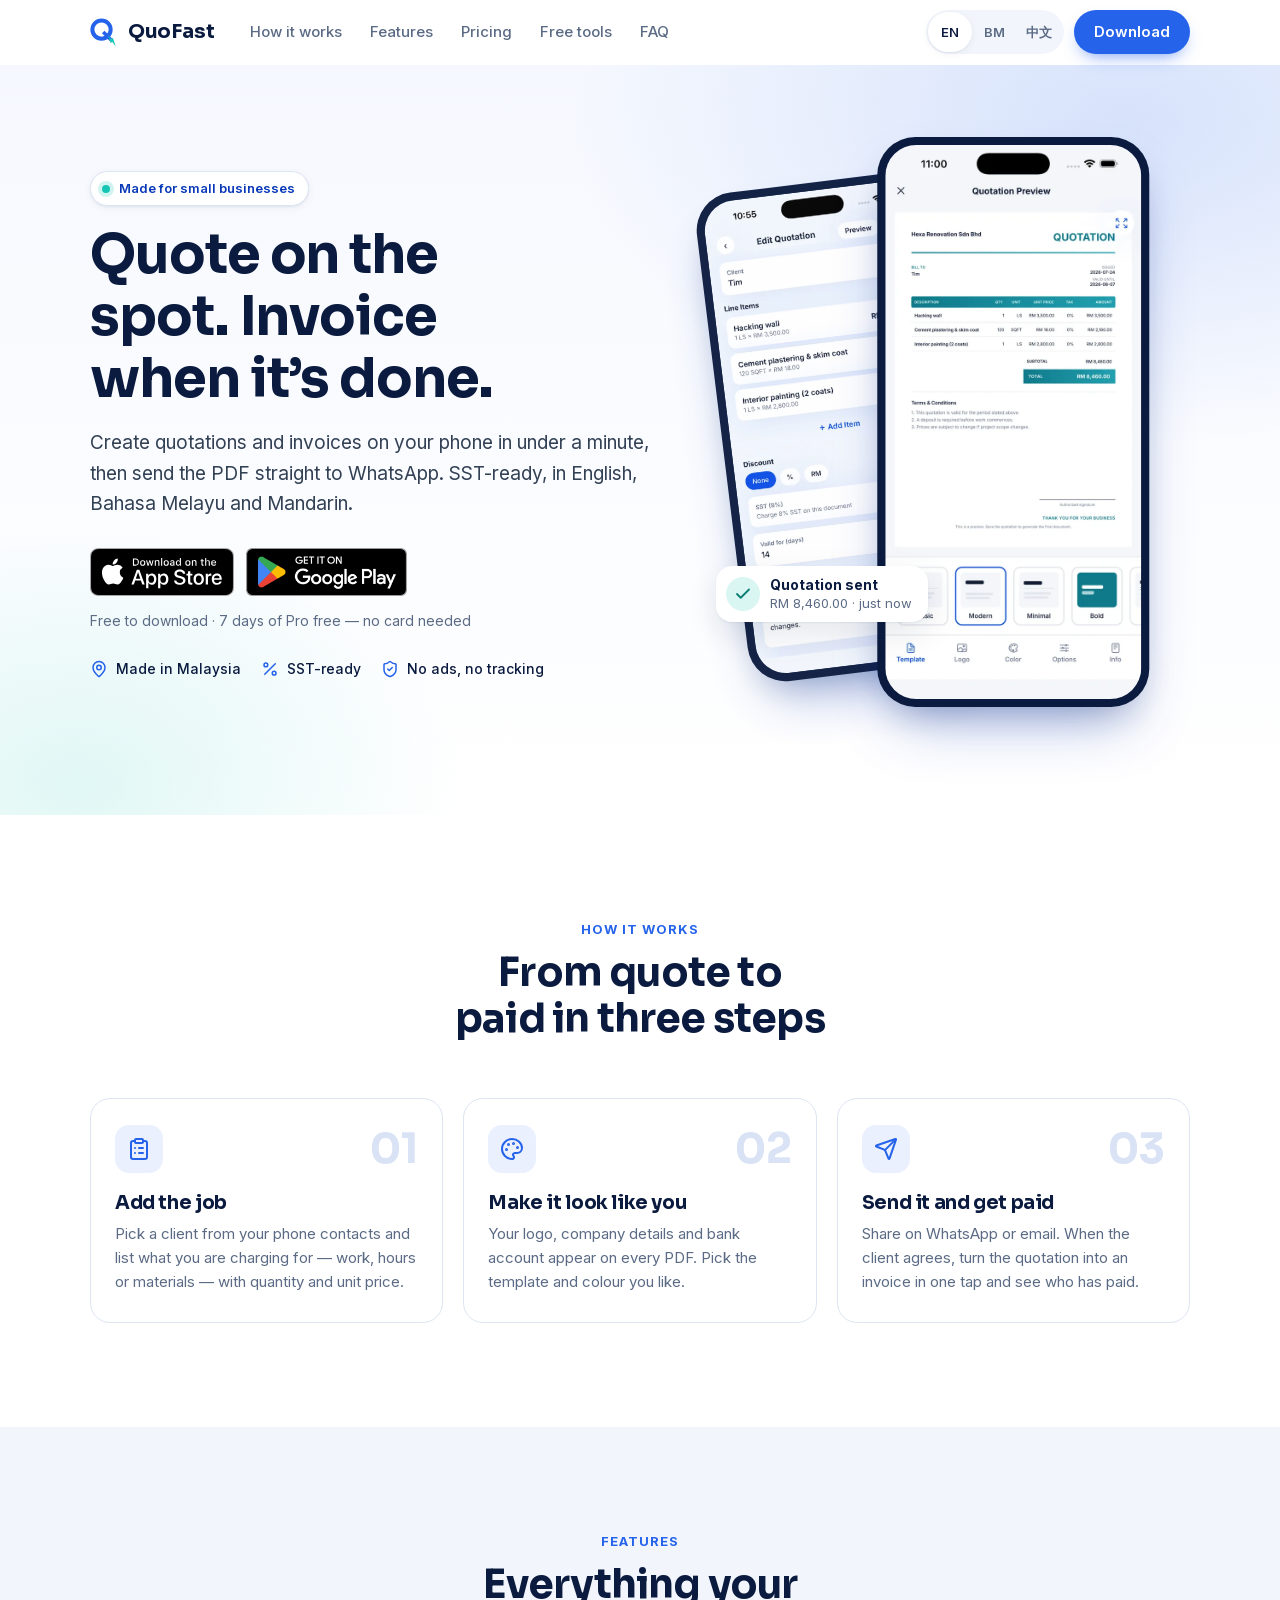
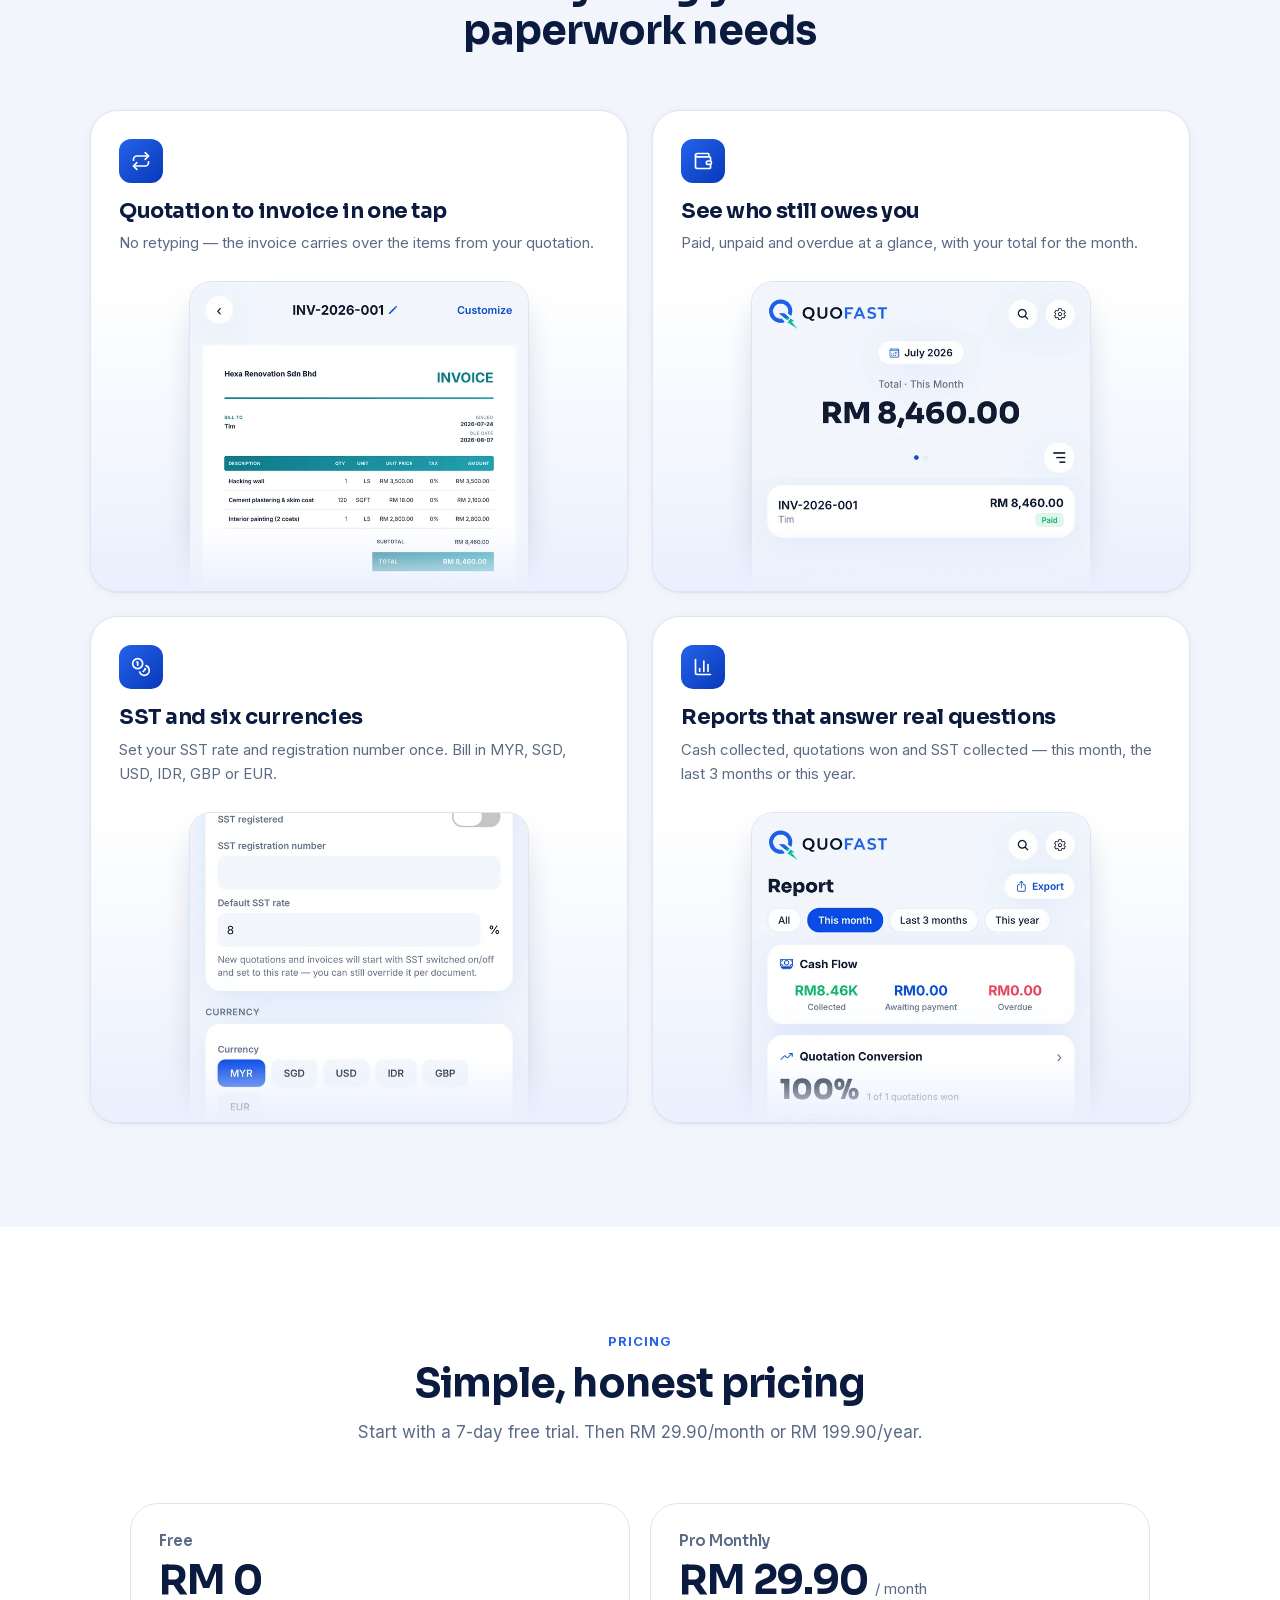
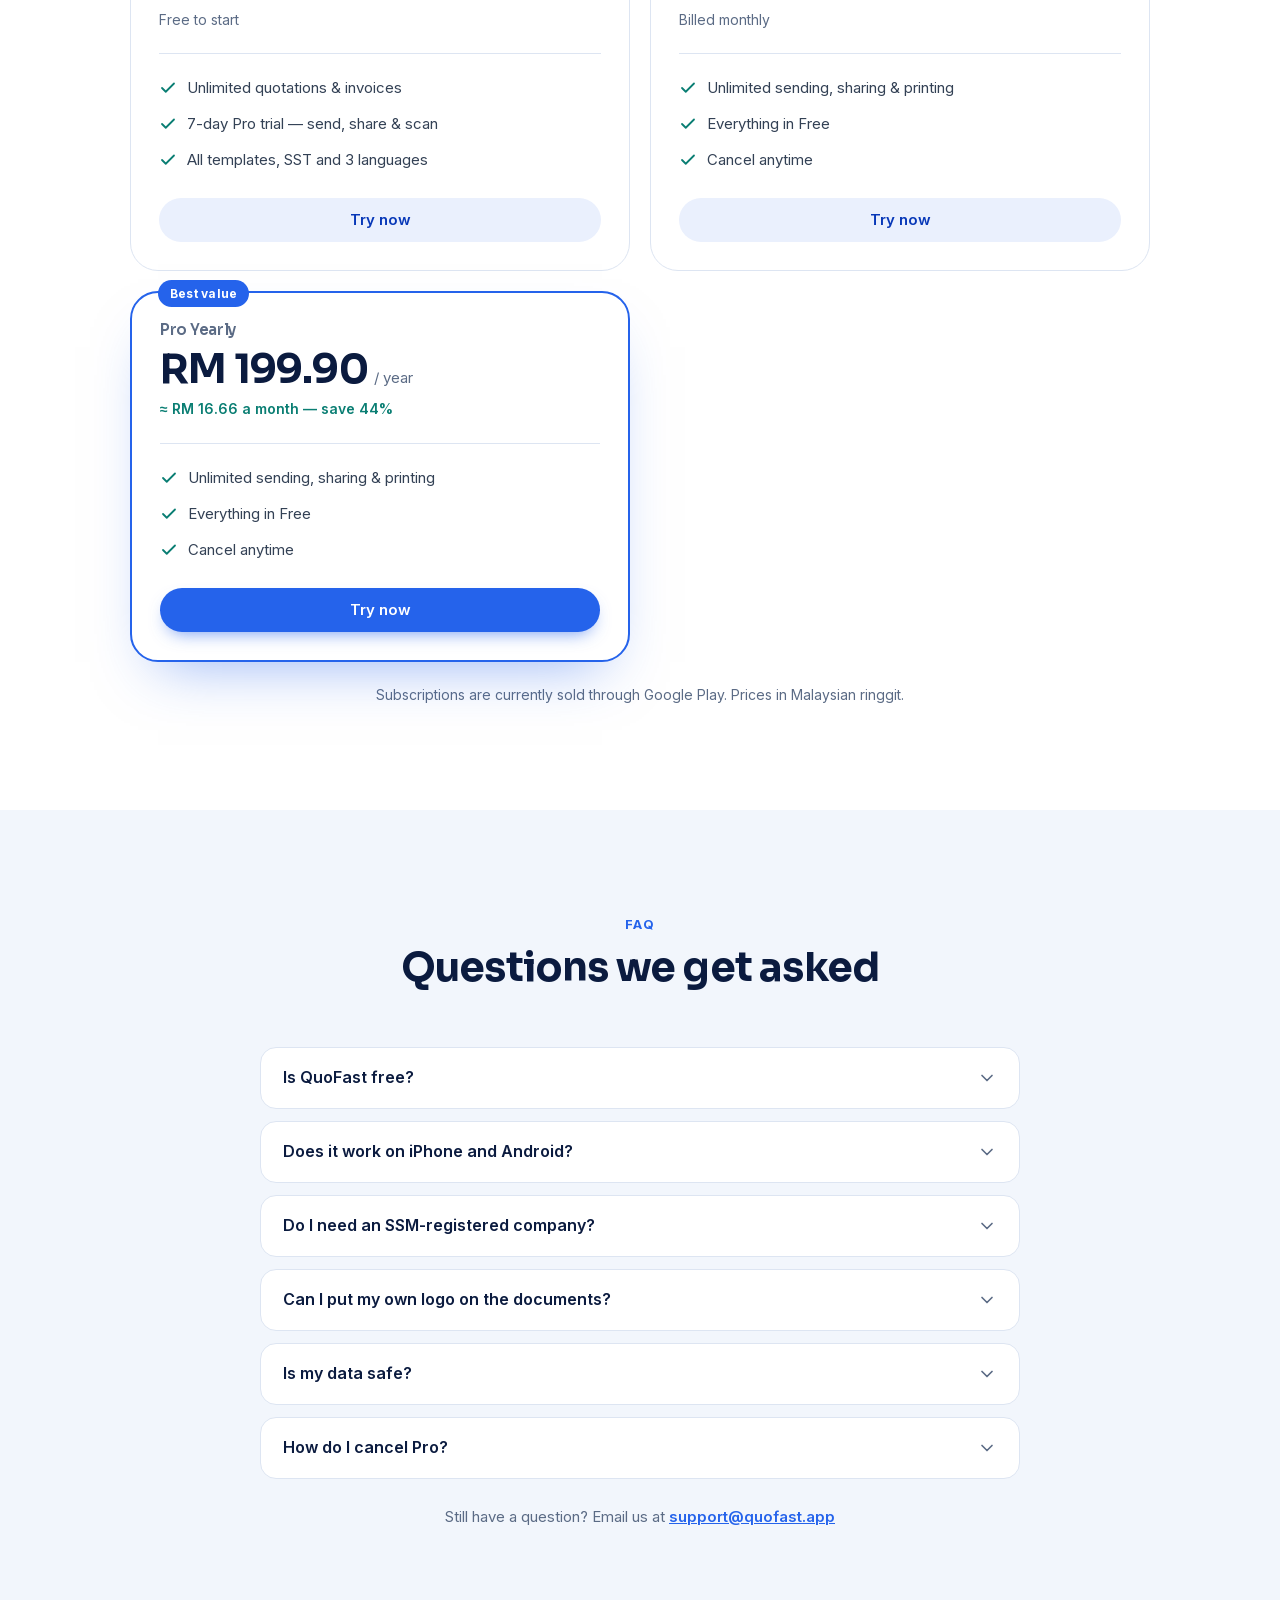
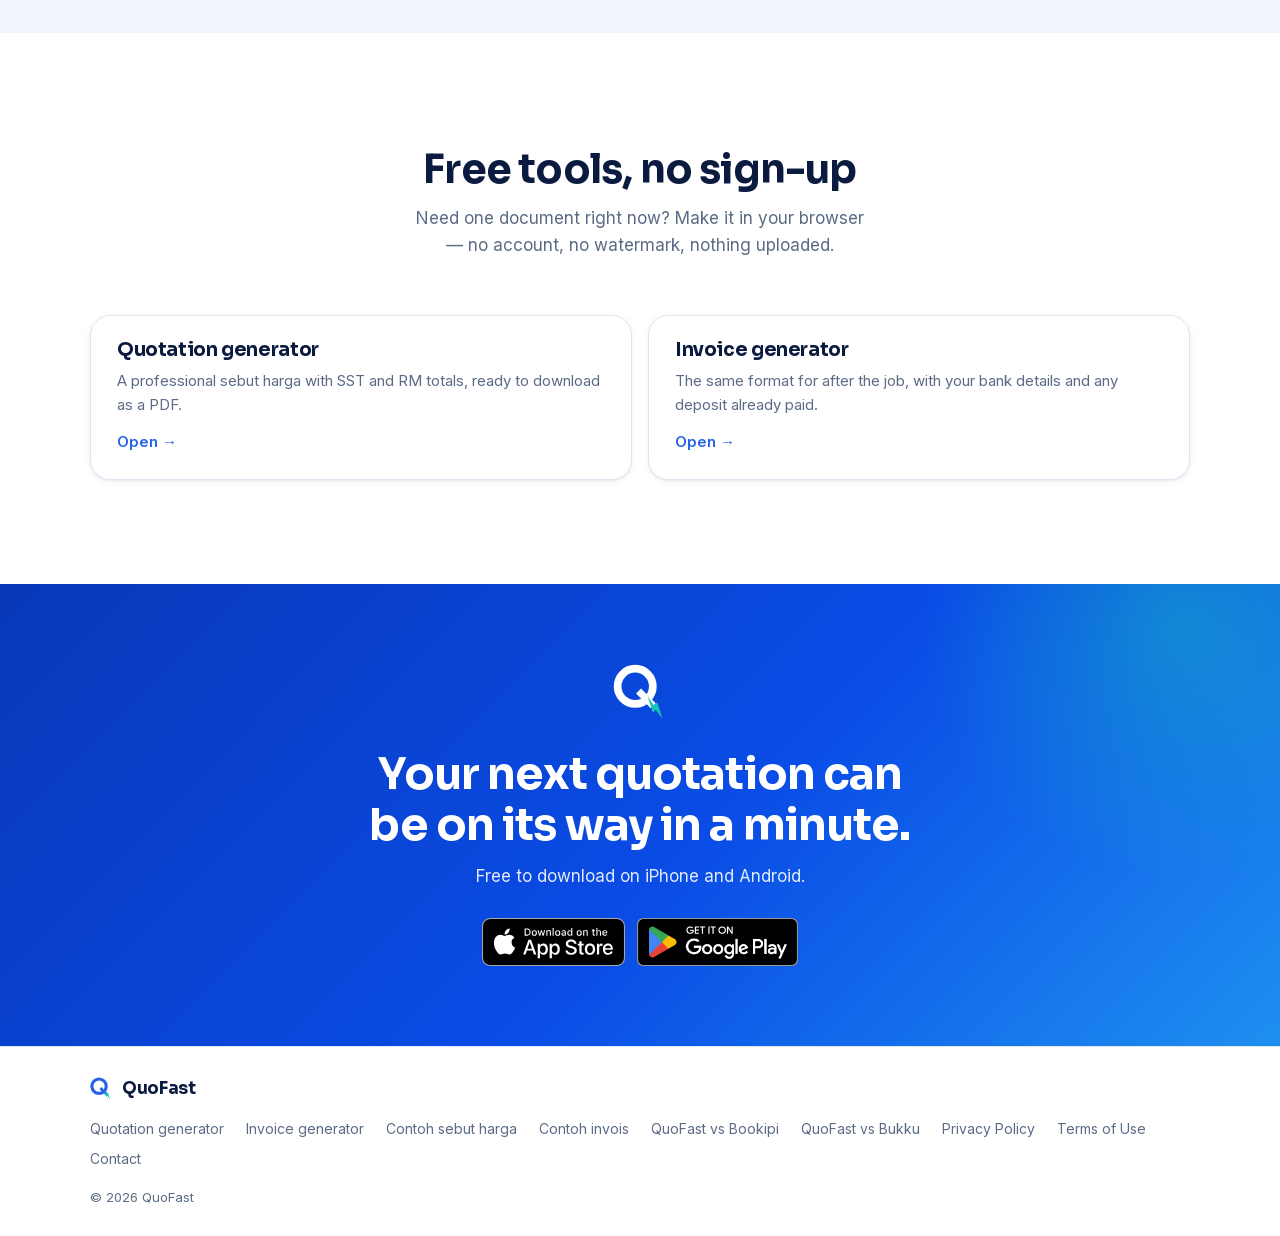
==== commit 29f12a3e: "Site: re-add Pro Yearly (RM199.90/yr) to pricing The yearly plan is live again in the RevenueCat off" ====
--- a/index.html
+++ b/index.html
@@ -24,7 +24,7 @@
 
 <link rel="preload" href="assets/fonts/inter.woff2" as="font" type="font/woff2" crossorigin>
 <link rel="preload" href="assets/fonts/sora.woff2" as="font" type="font/woff2" crossorigin>
-<link rel="stylesheet" href="assets/site.css?v=202610290521">
+<link rel="stylesheet" href="assets/site.css?v=202611250240">
 
 <script>
   // Pick the language before anything is drawn: a visitor whose phone is in Chinese should never
@@ -53,7 +53,7 @@
     }
   })();
 </script>
-<script src="assets/site.js?v=202610290521" defer></script>
+<script src="assets/site.js?v=202611250240" defer></script>
 
 <script type="application/ld+json">
 {
@@ -256,7 +256,7 @@
       <div class="section-head">
         <p class="kicker" data-i18n="price.kicker">Pricing</p>
         <h2 data-i18n="price.title">Simple, honest pricing</h2>
-        <p class="sub" data-i18n="price.sub">Start with a 7-day free trial. Then RM 29.90/month.</p>
+        <p class="sub" data-i18n="price.sub">Start with a 7-day free trial. Then RM 29.90/month or RM 199.90/year.</p>
       </div>
       <div class="plans">
         <article class="plan">
@@ -280,6 +280,18 @@
             <li><svg class="icon" aria-hidden="true"><use href="#i-check"/></svg><span data-i18n="plan.pro.f3">Cancel anytime</span></li>
           </ul>
           <a class="btn btn-soft" href="#download" data-store="auto" data-placement="plan-monthly" data-i18n="plan.cta">Try now</a>
+        </article>
+        <article class="plan plan-best">
+          <span class="plan-badge" data-i18n="plan.yearly.badge">Best value</span>
+          <h3 class="plan-name" data-i18n="plan.yearly.name">Pro Yearly</h3>
+          <p class="plan-price"><span class="amount">RM 199.90</span><span class="per" data-i18n="plan.per.year">/ year</span></p>
+          <p class="plan-caption save" data-i18n="plan.yearly.save">≈ RM 16.66 a month — save 44%</p>
+          <ul>
+            <li><svg class="icon" aria-hidden="true"><use href="#i-check"/></svg><span data-i18n="plan.pro.f1">Unlimited sending, sharing &amp; printing</span></li>
+            <li><svg class="icon" aria-hidden="true"><use href="#i-check"/></svg><span data-i18n="plan.pro.f2">Everything in Free</span></li>
+            <li><svg class="icon" aria-hidden="true"><use href="#i-check"/></svg><span data-i18n="plan.pro.f3">Cancel anytime</span></li>
+          </ul>
+          <a class="btn btn-primary" href="#download" data-store="auto" data-placement="plan-yearly" data-i18n="plan.cta">Try now</a>
         </article>
       </div>
       <p class="plans-note" data-i18n="price.note">Subscriptions are currently sold through Google Play. Prices in Malaysian ringgit.</p>
